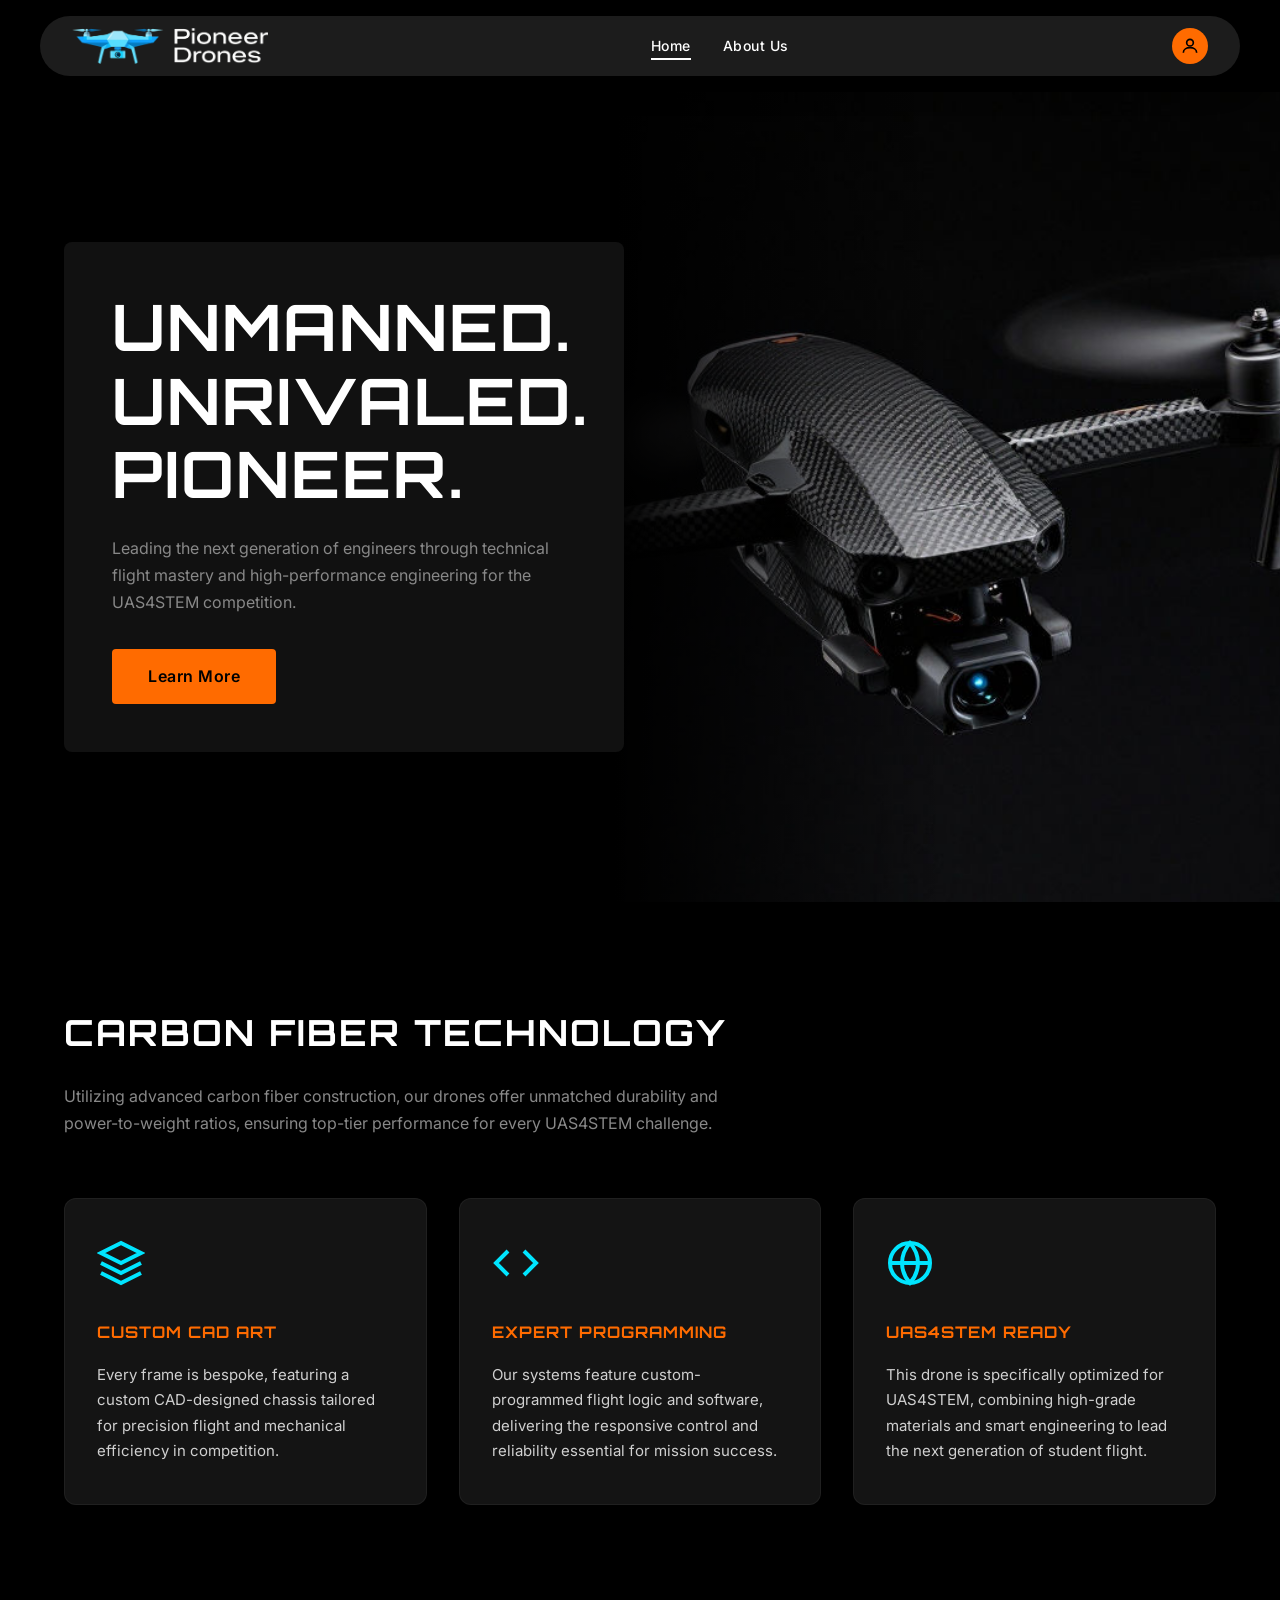
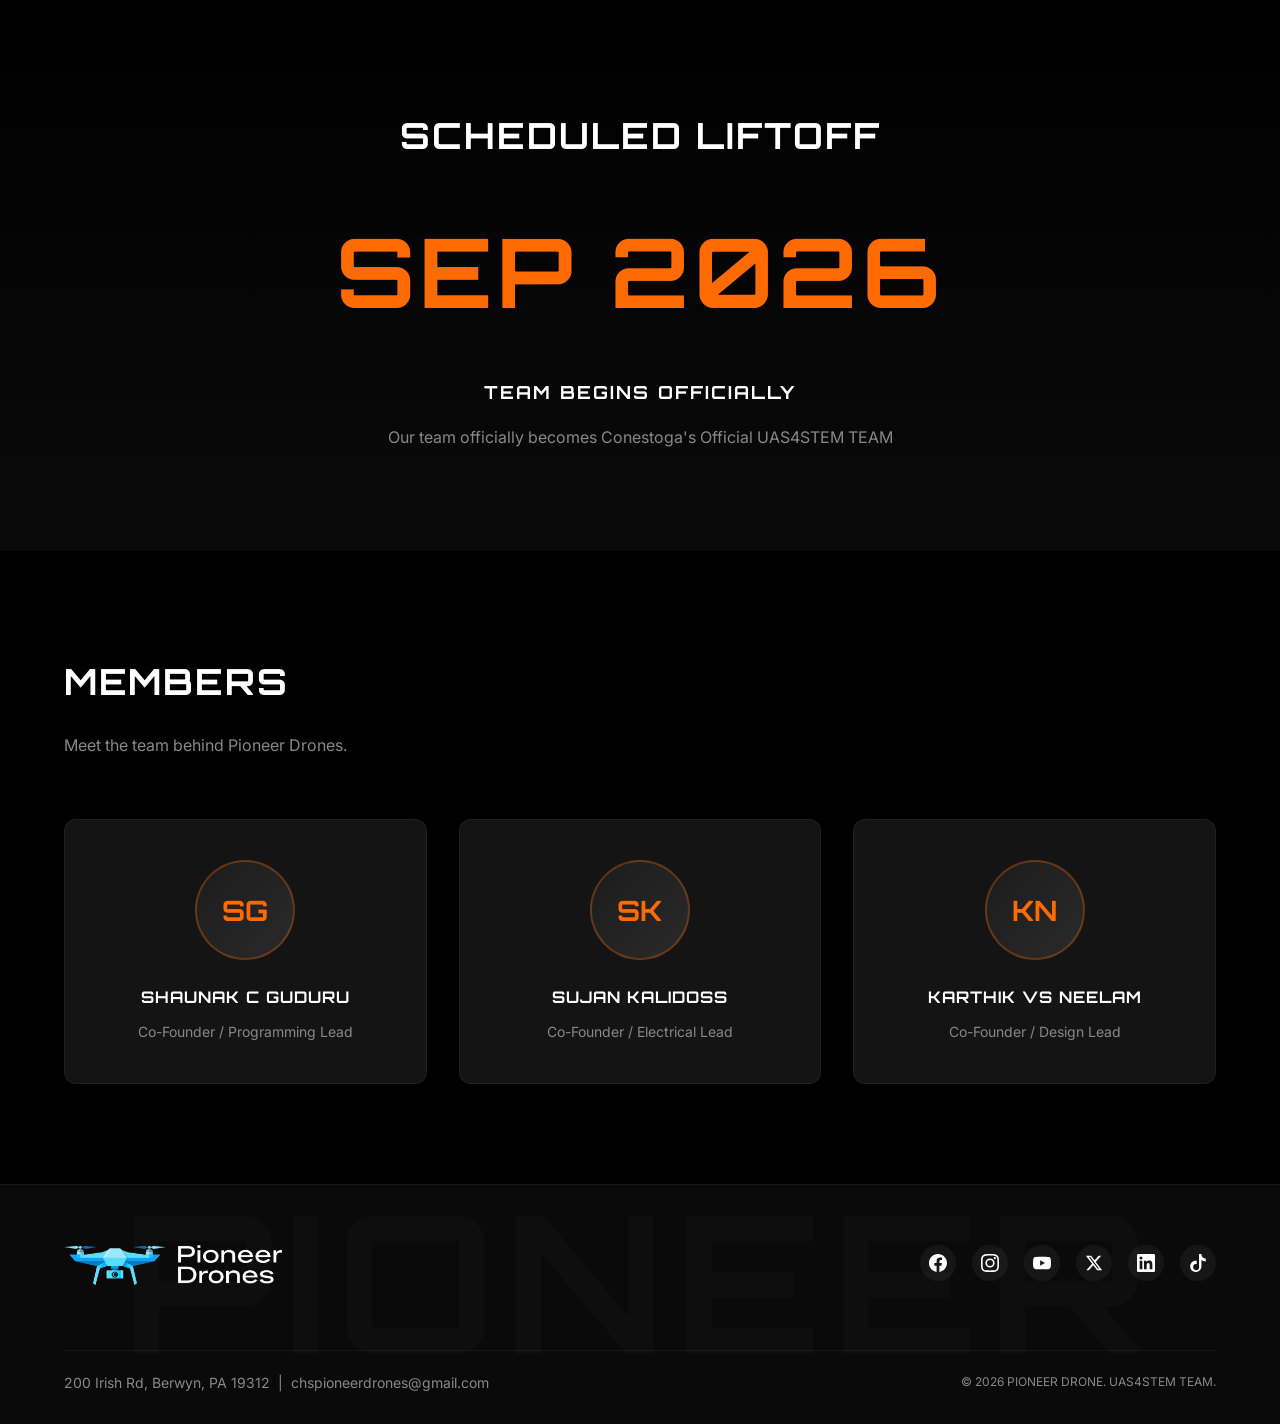
==== index.html @ 619dc506 "fix: remove WIX Harmony bar and hide Donate/Sponsor from nav on home page" ====
<!DOCTYPE html>
<html lang="en">
<head>
  <meta charset="UTF-8">
  <meta name="viewport" content="width=device-width, initial-scale=1.0">
  <title>Home | Pioneer Drones</title>
  <meta name="description" content="Leading the next generation of engineers through technical flight mastery and high-performance engineering for the UAS4STEM competition.">
  <link rel="preconnect" href="https://fonts.googleapis.com">
  <link rel="preconnect" href="https://fonts.gstatic.com" crossorigin>
  <link href="https://fonts.googleapis.com/css2?family=Orbitron:wght@400;500;600;700;800;900&family=Inter:wght@300;400;500;600;700&display=swap" rel="stylesheet">
  <link rel="stylesheet" href="css/style.css">
</head>
<body>

  <!-- Navigation -->
  <div class="nav-container">
    <nav class="navbar">
      <a href="index.html" class="nav-logo">
        <img src="images/logo.png" alt="Pioneer Drones Logo">
      </a>

      <ul class="nav-links" id="navLinks">
        <li><a href="index.html" class="active">Home</a></li>
        <li><a href="about.html">About Us</a></li>

      </ul>

      <div class="nav-user" title="Member Login">
        <svg viewBox="0 0 24 24" fill="none" stroke="currentColor" stroke-width="2">
          <circle cx="12" cy="8" r="4"/>
          <path d="M4 20c0-4 4-6 8-6s8 2 8 6"/>
        </svg>
      </div>

      <button class="nav-toggle" id="navToggle" aria-label="Toggle navigation">
        <span></span>
        <span></span>
        <span></span>
      </button>
    </nav>
  </div>

  <!-- Hero Section -->
  <section class="hero" id="home">
    <div class="hero-bg">
      <img src="images/hero-drone.jpg" alt="Professional carbon fiber drone">
    </div>
    <div class="hero-content">
      <h1>
        <span>UNMANNED.</span>
        <span>UNRIVALED.</span>
        <span>PIONEER.</span>
      </h1>
      <p>Leading the next generation of engineers through technical flight mastery and high-performance engineering for the UAS4STEM competition.</p>
      <a href="about.html" class="btn-primary">Learn More</a>
    </div>
  </section>

  <!-- Carbon Fiber Technology Section -->
  <section class="carbon-fiber" id="carbon-fiber">
    <h2 class="section-title">Carbon Fiber Technology</h2>
    <p class="section-subtitle">Utilizing advanced carbon fiber construction, our drones offer unmatched durability and power-to-weight ratios, ensuring top-tier performance for every UAS4STEM challenge.</p>

    <div class="feature-grid">
      <div class="feature-card">
        <svg class="feature-icon" viewBox="0 0 24 24" fill="none" stroke="currentColor" stroke-width="2">
          <path d="M12 2L2 7l10 5 10-5-10-5z"/>
          <path d="M2 17l10 5 10-5"/>
          <path d="M2 12l10 5 10-5"/>
        </svg>
        <h3>Custom CAD Art</h3>
        <p>Every frame is bespoke, featuring a custom CAD-designed chassis tailored for precision flight and mechanical efficiency in competition.</p>
      </div>

      <div class="feature-card">
        <svg class="feature-icon" viewBox="0 0 24 24" fill="none" stroke="currentColor" stroke-width="2">
          <polyline points="16 18 22 12 16 6"/>
          <polyline points="8 6 2 12 8 18"/>
        </svg>
        <h3>Expert Programming</h3>
        <p>Our systems feature custom-programmed flight logic and software, delivering the responsive control and reliability essential for mission success.</p>
      </div>

      <div class="feature-card">
        <svg class="feature-icon" viewBox="0 0 24 24" fill="none" stroke="currentColor" stroke-width="2">
          <circle cx="12" cy="12" r="10"/>
          <path d="M2 12h20"/>
          <path d="M12 2a15.3 15.3 0 0 1 4 10 15.3 15.3 0 0 1-4 10 15.3 15.3 0 0 1-4-10 15.3 15.3 0 0 1 4-10z"/>
        </svg>
        <h3>UAS4STEM Ready</h3>
        <p>This drone is specifically optimized for UAS4STEM, combining high-grade materials and smart engineering to lead the next generation of student flight.</p>
      </div>
    </div>
  </section>

  <!-- Scheduled Liftoff Section -->
  <section class="liftoff" id="liftoff">
    <h2 class="section-title">Scheduled Liftoff</h2>
    <div class="liftoff-date">SEP 2026</div>
    <div class="liftoff-label">Team Begins Officially</div>
    <p class="liftoff-desc">Our team officially becomes Conestoga's Official UAS4STEM TEAM</p>
  </section>

  <!-- Members Section -->
  <section class="members" id="members">
    <h2 class="section-title">Members</h2>
    <p class="section-subtitle">Meet the team behind Pioneer Drones.</p>

    <div class="member-grid">
      <div class="member-card">
        <div class="member-avatar">SG</div>
        <div class="member-name">SHAUNAK C GUDURU</div>
        <div class="member-role">Co-Founder / Programming Lead</div>
      </div>

      <div class="member-card">
        <div class="member-avatar">SK</div>
        <div class="member-name">SUJAN KALIDOSS</div>
        <div class="member-role">Co-Founder / Electrical Lead</div>
      </div>

      <div class="member-card">
        <div class="member-avatar">KN</div>
        <div class="member-name">KARTHIK VS NEELAM</div>
        <div class="member-role">Co-Founder / Design Lead</div>
      </div>
    </div>
  </section>

  <!-- Footer -->
  <footer>
    <div class="footer-content">
      <div class="footer-left">
        <img src="images/logo.png" alt="Pioneer Drones Logo">
      </div>
      <div class="footer-social">
        <a href="https://www.facebook.com/" target="_blank" rel="noopener" aria-label="Facebook">
          <svg viewBox="0 0 24 24" fill="currentColor"><path d="M24 12.073c0-6.627-5.373-12-12-12s-12 5.373-12 12c0 5.99 4.388 10.954 10.125 11.854v-8.385H7.078v-3.47h3.047V9.43c0-3.007 1.792-4.669 4.533-4.669 1.312 0 2.686.235 2.686.235v2.953H15.83c-1.491 0-1.956.925-1.956 1.874v2.25h3.328l-.532 3.47h-2.796v8.385C19.612 23.027 24 18.062 24 12.073z"/></svg>
        </a>
        <a href="https://www.instagram.com/" target="_blank" rel="noopener" aria-label="Instagram">
          <svg viewBox="0 0 24 24" fill="currentColor"><path d="M12 2.163c3.204 0 3.584.012 4.85.07 3.252.148 4.771 1.691 4.919 4.919.058 1.265.069 1.645.069 4.849 0 3.205-.012 3.584-.069 4.849-.149 3.225-1.664 4.771-4.919 4.919-1.266.058-1.644.07-4.85.07-3.204 0-3.584-.012-4.849-.07-3.26-.149-4.771-1.699-4.919-4.92-.058-1.265-.07-1.644-.07-4.849 0-3.204.013-3.583.07-4.849.149-3.227 1.664-4.771 4.919-4.919 1.266-.057 1.645-.069 4.849-.069zM12 0C8.741 0 8.333.014 7.053.072 2.695.272.273 2.69.073 7.052.014 8.333 0 8.741 0 12c0 3.259.014 3.668.072 4.948.2 4.358 2.618 6.78 6.98 6.98C8.333 23.986 8.741 24 12 24c3.259 0 3.668-.014 4.948-.072 4.354-.2 6.782-2.618 6.979-6.98.059-1.28.073-1.689.073-4.948 0-3.259-.014-3.667-.072-4.947-.196-4.354-2.617-6.78-6.979-6.98C15.668.014 15.259 0 12 0zm0 5.838a6.162 6.162 0 100 12.324 6.162 6.162 0 000-12.324zM12 16a4 4 0 110-8 4 4 0 010 8zm6.406-11.845a1.44 1.44 0 100 2.881 1.44 1.44 0 000-2.881z"/></svg>
        </a>
        <a href="https://www.youtube.com/" target="_blank" rel="noopener" aria-label="YouTube">
          <svg viewBox="0 0 24 24" fill="currentColor"><path d="M23.498 6.186a3.016 3.016 0 0 0-2.122-2.136C19.505 3.545 12 3.545 12 3.545s-7.505 0-9.377.505A3.017 3.017 0 0 0 .502 6.186C0 8.07 0 12 0 12s0 3.93.502 5.814a3.016 3.016 0 0 0 2.122 2.136c1.871.505 9.376.505 9.376.505s7.505 0 9.377-.505a3.015 3.015 0 0 0 2.122-2.136C24 15.93 24 12 24 12s0-3.93-.502-5.814zM9.545 15.568V8.432L15.818 12l-6.273 3.568z"/></svg>
        </a>
        <a href="https://www.x.com/" target="_blank" rel="noopener" aria-label="X (Twitter)">
          <svg viewBox="0 0 24 24" fill="currentColor"><path d="M18.244 2.25h3.308l-7.227 8.26 8.502 11.24H16.17l-5.214-6.817L4.99 21.75H1.68l7.73-8.835L1.254 2.25H8.08l4.713 6.231zm-1.161 17.52h1.833L7.084 4.126H5.117z"/></svg>
        </a>
        <a href="https://www.linkedin.com/" target="_blank" rel="noopener" aria-label="LinkedIn">
          <svg viewBox="0 0 24 24" fill="currentColor"><path d="M20.447 20.452h-3.554v-5.569c0-1.328-.027-3.037-1.852-3.037-1.853 0-2.136 1.445-2.136 2.939v5.667H9.351V9h3.414v1.561h.046c.477-.9 1.637-1.85 3.37-1.85 3.601 0 4.267 2.37 4.267 5.455v6.286zM5.337 7.433a2.062 2.062 0 01-2.063-2.065 2.063 2.063 0 112.063 2.065zm1.782 13.019H3.555V9h3.564v11.452zM22.225 0H1.771C.792 0 0 .774 0 1.729v20.542C0 23.227.792 24 1.771 24h20.451C23.2 24 24 23.227 24 22.271V1.729C24 .774 23.2 0 22.222 0h.003z"/></svg>
        </a>
        <a href="https://www.tiktok.com/" target="_blank" rel="noopener" aria-label="TikTok">
          <svg viewBox="0 0 24 24" fill="currentColor"><path d="M12.525.02c1.31-.02 2.61-.01 3.91-.02.08 1.53.63 3.09 1.75 4.17 1.12 1.11 2.7 1.62 4.24 1.79v4.03c-1.44-.05-2.89-.35-4.2-.97-.57-.26-1.1-.59-1.62-.93-.01 2.92.01 5.84-.02 8.75-.08 1.4-.54 2.79-1.35 3.94-1.31 1.92-3.58 3.17-5.91 3.21-1.43.08-2.86-.31-4.08-1.03-2.02-1.19-3.44-3.37-3.65-5.71-.02-.5-.03-1-.01-1.49.18-1.9 1.12-3.72 2.58-4.96 1.66-1.44 3.98-2.05 6.12-1.64.02 1.48-.04 2.96-.04 4.44-.99-.32-2.15-.23-3.06.31-.77.42-1.34 1.16-1.55 2.02-.13.57-.07 1.16-.07 1.74.03 1.63 1.12 3.13 2.67 3.74 1.54.61 3.37.17 4.48-1.1.31-.35.5-.78.58-1.23.12-.78.08-1.58.08-2.37.01-5.57 0-11.14.01-16.72 1.31-.02 2.61-.01 3.91-.02z"/></svg>
        </a>
      </div>
    </div>
    <div class="footer-divider"></div>
    <div class="footer-bottom">
      <div class="footer-address">
        200 Irish Rd, Berwyn, PA 19312 &nbsp;|&nbsp; <a href="mailto:chspioneerdrones@gmail.com">chspioneerdrones@gmail.com</a>
      </div>
      <div class="footer-copy">&copy; 2026 PIONEER DRONE. UAS4STEM TEAM.</div>
    </div>
    <div class="footer-watermark">PIONEER</div>
  </footer>

  <script src="js/main.js"></script>
</body>
</html>
---- css/style.css ----
/* Pioneer Drones — Static Recreation */
/* Fonts: Orbitron (headings), Inter/Wix Madefor Text (body) */

:root {
  --bg-primary: #000000;
  --bg-nav: #1C1C1C;
  --bg-card: #141414;
  --bg-overlay: rgba(20, 20, 20, 0.85);
  --text-primary: #FFFFFF;
  --text-muted: #888888;
  --text-body: #D0D0D0;
  --accent-orange: #FF6B00;
  --accent-cyan: #00E5FF;
  --font-heading: 'Orbitron', sans-serif;
  --font-body: 'Inter', 'Wix Madefor Text', sans-serif;
  --transition: 0.3s ease all;
}

* {
  margin: 0;
  padding: 0;
  box-sizing: border-box;
}

html {
  scroll-behavior: smooth;
}

body {
  background: var(--bg-primary);
  color: var(--text-body);
  font-family: var(--font-body);
  font-weight: 400;
  line-height: 1.7;
  overflow-x: hidden;
}

/* ===== Utility Bar ===== */
.utility-bar {
  background: #FFFFFF;
  color: #000000;
  text-align: center;
  font-size: 12px;
  padding: 4px 0;
  font-weight: 500;
  letter-spacing: 0.5px;
}

/* ===== Navigation ===== */
.nav-container {
  position: sticky;
  top: 0;
  z-index: 1000;
  padding: 16px 24px;
  display: flex;
  justify-content: center;
}

.navbar {
  background: var(--bg-nav);
  border-radius: 50px;
  padding: 12px 32px;
  display: flex;
  align-items: center;
  justify-content: space-between;
  width: 100%;
  max-width: 1200px;
  box-shadow: 0 4px 30px rgba(0, 0, 0, 0.8);
}

.nav-logo {
  display: flex;
  align-items: center;
  gap: 10px;
  text-decoration: none;
  color: var(--text-primary);
}

.nav-logo img {
  height: 36px;
  width: auto;
}

.nav-links {
  display: flex;
  list-style: none;
  gap: 32px;
  align-items: center;
}

.nav-links a {
  color: var(--text-primary);
  text-decoration: none;
  font-size: 14px;
  font-weight: 500;
  letter-spacing: 0.5px;
  transition: var(--transition);
  position: relative;
  padding-bottom: 2px;
}

.nav-links a:hover {
  color: var(--accent-orange);
}

.nav-links a.active::after {
  content: '';
  position: absolute;
  bottom: -4px;
  left: 0;
  width: 100%;
  height: 2px;
  background: var(--text-primary);
}

.nav-user {
  width: 36px;
  height: 36px;
  background: var(--accent-orange);
  border-radius: 50%;
  display: flex;
  align-items: center;
  justify-content: center;
  cursor: pointer;
  transition: var(--transition);
}

.nav-user:hover {
  transform: scale(1.05);
}

.nav-user svg {
  width: 20px;
  height: 20px;
  color: #000;
}

.nav-toggle {
  display: none;
  flex-direction: column;
  gap: 5px;
  cursor: pointer;
  background: none;
  border: none;
  padding: 4px;
}

.nav-toggle span {
  width: 24px;
  height: 2px;
  background: var(--text-primary);
  transition: var(--transition);
}

/* ===== Hero Section ===== */
.hero {
  position: relative;
  min-height: 90vh;
  display: flex;
  align-items: center;
  padding: 0 5%;
  overflow: hidden;
}

.hero-bg {
  position: absolute;
  top: 0;
  right: 0;
  width: 65%;
  height: 100%;
  z-index: 0;
}

.hero-bg img {
  width: 100%;
  height: 100%;
  object-fit: cover;
  object-position: center;
}

.hero-bg::after {
  content: '';
  position: absolute;
  top: 0;
  left: 0;
  width: 100%;
  height: 100%;
  background: linear-gradient(to right, var(--bg-primary) 0%, var(--bg-primary) 20%, transparent 60%);
  z-index: 1;
}

.hero-content {
  position: relative;
  z-index: 2;
  max-width: 560px;
  background: var(--bg-overlay);
  padding: 48px;
  border-radius: 8px;
  backdrop-filter: blur(10px);
}

.hero h1 {
  font-family: var(--font-heading);
  font-size: clamp(32px, 5vw, 64px);
  font-weight: 700;
  line-height: 1.15;
  letter-spacing: 2px;
  margin-bottom: 24px;
  text-transform: uppercase;
  color: var(--text-primary);
}

.hero h1 span {
  display: block;
}

.hero p {
  color: var(--text-muted);
  font-size: 16px;
  line-height: 1.7;
  margin-bottom: 32px;
}

/* ===== Buttons ===== */
.btn-primary {
  display: inline-block;
  background: var(--accent-orange);
  color: #000;
  font-family: var(--font-body);
  font-size: 16px;
  font-weight: 600;
  padding: 14px 36px;
  border: none;
  border-radius: 4px;
  text-decoration: none;
  cursor: pointer;
  transition: var(--transition);
  letter-spacing: 0.5px;
}

.btn-primary:hover {
  background: #FF8533;
  transform: translateY(-2px);
  box-shadow: 0 6px 20px rgba(255, 107, 0, 0.4);
}

.btn-outline {
  display: inline-block;
  background: transparent;
  color: var(--text-primary);
  font-family: var(--font-body);
  font-size: 14px;
  font-weight: 600;
  padding: 12px 32px;
  border: 2px solid var(--text-primary);
  border-radius: 4px;
  text-decoration: none;
  cursor: pointer;
  transition: var(--transition);
  letter-spacing: 1px;
  text-transform: uppercase;
}

.btn-outline:hover {
  background: var(--text-primary);
  color: #000;
}

/* ===== Section Base ===== */
section {
  padding: 100px 5%;
  max-width: 1400px;
  margin: 0 auto;
}

.section-title {
  font-family: var(--font-heading);
  font-size: clamp(24px, 3vw, 36px);
  font-weight: 700;
  letter-spacing: 2px;
  text-transform: uppercase;
  margin-bottom: 20px;
  color: var(--text-primary);
}

.section-eyebrow {
  font-family: var(--font-heading);
  font-size: 14px;
  font-weight: 400;
  letter-spacing: 3px;
  text-transform: uppercase;
  color: var(--accent-orange);
  margin-bottom: 16px;
}

.section-subtitle {
  color: var(--text-muted);
  font-size: 16px;
  max-width: 700px;
  margin-bottom: 60px;
  line-height: 1.7;
}

/* ===== Carbon Fiber Section ===== */
.carbon-fiber {
  background: var(--bg-primary);
}

.feature-grid {
  display: grid;
  grid-template-columns: repeat(auto-fit, minmax(300px, 1fr));
  gap: 32px;
  margin-top: 48px;
}

.feature-card {
  background: var(--bg-card);
  border: 1px solid rgba(255, 255, 255, 0.05);
  border-radius: 12px;
  padding: 40px 32px;
  transition: var(--transition);
}

.feature-card:hover {
  border-color: var(--accent-orange);
  transform: translateY(-4px);
}

.feature-card h3 {
  font-family: var(--font-heading);
  font-size: 16px;
  font-weight: 700;
  letter-spacing: 1px;
  text-transform: uppercase;
  margin-bottom: 16px;
  color: var(--accent-orange);
}

.feature-card p {
  color: var(--text-body);
  font-size: 15px;
  line-height: 1.7;
}

.feature-icon {
  width: 48px;
  height: 48px;
  margin-bottom: 24px;
  color: var(--accent-cyan);
}

/* ===== Liftoff Section ===== */
.liftoff {
  text-align: center;
  background: linear-gradient(180deg, var(--bg-primary) 0%, #0A0A0A 100%);
}

.liftoff-date {
  font-family: var(--font-heading);
  font-size: clamp(48px, 8vw, 96px);
  font-weight: 700;
  letter-spacing: 4px;
  color: var(--accent-orange);
  margin: 24px 0;
}

.liftoff-label {
  font-family: var(--font-heading);
  font-size: 18px;
  font-weight: 700;
  letter-spacing: 2px;
  text-transform: uppercase;
  margin-bottom: 16px;
  color: var(--text-primary);
}

.liftoff-desc {
  color: var(--text-muted);
  font-size: 16px;
  max-width: 600px;
  margin: 0 auto;
}

/* ===== Members Section ===== */
.members {
  background: var(--bg-primary);
}

.member-grid {
  display: grid;
  grid-template-columns: repeat(auto-fit, minmax(280px, 1fr));
  gap: 32px;
  margin-top: 48px;
}

.member-card {
  background: var(--bg-card);
  border: 1px solid rgba(255, 255, 255, 0.05);
  border-radius: 12px;
  padding: 40px 32px;
  text-align: center;
  transition: var(--transition);
}

.member-card:hover {
  border-color: var(--accent-cyan);
  transform: translateY(-4px);
}

.member-avatar {
  width: 100px;
  height: 100px;
  border-radius: 50%;
  margin: 0 auto 24px;
  background: linear-gradient(135deg, #1C1C1C, #2A2A2A);
  display: flex;
  align-items: center;
  justify-content: center;
  font-family: var(--font-heading);
  font-size: 28px;
  font-weight: 700;
  color: var(--accent-orange);
  border: 2px solid rgba(255, 107, 0, 0.3);
}

.member-name {
  font-family: var(--font-heading);
  font-size: 16px;
  font-weight: 700;
  letter-spacing: 1px;
  margin-bottom: 8px;
  color: var(--text-primary);
}

.member-role {
  color: var(--text-muted);
  font-size: 14px;
}

/* ===== About Page ===== */
.about-hero {
  position: relative;
  min-height: 80vh;
  display: flex;
  align-items: center;
  justify-content: center;
  text-align: center;
  padding: 100px 5%;
  overflow: hidden;
}

.about-hero-bg {
  position: absolute;
  top: 0;
  left: 0;
  width: 100%;
  height: 100%;
  z-index: 0;
}

.about-hero-bg img {
  width: 100%;
  height: 100%;
  object-fit: cover;
}

.about-hero-bg::after {
  content: '';
  position: absolute;
  top: 0;
  left: 0;
  width: 100%;
  height: 100%;
  background: linear-gradient(180deg, rgba(0,0,0,0.7) 0%, rgba(0,0,0,0.9) 100%);
  z-index: 1;
}

.about-hero-content {
  position: relative;
  z-index: 2;
  max-width: 700px;
}

.about-hero h1 {
  font-family: var(--font-heading);
  font-size: clamp(36px, 6vw, 72px);
  font-weight: 700;
  letter-spacing: 2px;
  margin-bottom: 24px;
  color: var(--text-primary);
}

.about-hero p {
  color: var(--text-body);
  font-size: 18px;
  line-height: 1.8;
  margin-bottom: 12px;
}

.about-note {
  color: var(--text-muted);
  font-size: 13px;
  font-style: italic;
  margin-top: 16px;
}

.about-section {
  text-align: center;
}

.about-section .section-subtitle {
  margin: 0 auto 40px;
}

.location-tag {
  display: inline-block;
  font-family: var(--font-heading);
  font-size: 14px;
  letter-spacing: 2px;
  color: var(--accent-cyan);
  margin-top: 16px;
  padding: 8px 24px;
  border: 1px solid rgba(0, 229, 255, 0.3);
  border-radius: 4px;
}

.sponsor-cta {
  text-align: center;
  background: linear-gradient(180deg, #0A0A0A 0%, var(--bg-primary) 100%);
}

.sponsor-cta-buttons {
  display: flex;
  gap: 20px;
  justify-content: center;
  flex-wrap: wrap;
  margin-top: 32px;
}

/* ===== Donate Page ===== */
.donate-section {
  display: grid;
  grid-template-columns: 1fr 1fr;
  gap: 48px;
  align-items: center;
  max-width: 1200px;
  margin: 0 auto;
}

.donate-image img {
  width: 100%;
  border-radius: 12px;
}

.donate-form-box {
  background: var(--bg-card);
  border: 1px solid rgba(255, 255, 255, 0.05);
  border-radius: 12px;
  padding: 48px;
}

.donate-form-box h2 {
  font-family: var(--font-heading);
  font-size: 24px;
  font-weight: 700;
  margin-bottom: 16px;
  color: var(--text-primary);
}

.donate-form-box p {
  color: var(--text-muted);
  margin-bottom: 32px;
}

.donate-frequency {
  display: flex;
  gap: 8px;
  margin-bottom: 24px;
}

.donate-freq-btn {
  flex: 1;
  padding: 10px;
  background: transparent;
  border: 1px solid rgba(255, 255, 255, 0.1);
  border-radius: 4px;
  color: var(--text-muted);
  font-size: 13px;
  cursor: pointer;
  transition: var(--transition);
  font-family: var(--font-body);
}

.donate-freq-btn.active,
.donate-freq-btn:hover {
  background: var(--accent-orange);
  color: #000;
  border-color: var(--accent-orange);
}

.donate-amounts {
  display: grid;
  grid-template-columns: repeat(4, 1fr);
  gap: 8px;
  margin-bottom: 24px;
}

.donate-amount-btn {
  padding: 12px;
  background: transparent;
  border: 1px solid rgba(255, 255, 255, 0.1);
  border-radius: 4px;
  color: var(--text-primary);
  font-size: 14px;
  font-weight: 600;
  cursor: pointer;
  transition: var(--transition);
  font-family: var(--font-body);
}

.donate-amount-btn.active,
.donate-amount-btn:hover {
  background: var(--accent-orange);
  color: #000;
  border-color: var(--accent-orange);
}

.donate-status {
  background: rgba(255, 107, 0, 0.1);
  border: 1px solid rgba(255, 107, 0, 0.2);
  border-radius: 4px;
  padding: 12px 16px;
  font-size: 13px;
  color: var(--text-muted);
  margin-bottom: 24px;
}

.donate-share {
  display: flex;
  gap: 12px;
  margin-top: 24px;
}

.donate-share a {
  width: 36px;
  height: 36px;
  border-radius: 50%;
  background: rgba(255, 255, 255, 0.05);
  display: flex;
  align-items: center;
  justify-content: center;
  transition: var(--transition);
}

.donate-share a:hover {
  background: var(--accent-orange);
}

.donate-share svg {
  width: 18px;
  height: 18px;
  color: var(--text-primary);
}

.sponsor-banner {
  text-align: center;
  padding: 80px 5%;
  max-width: 800px;
  margin: 0 auto;
}

.sponsor-banner h2 {
  font-family: var(--font-heading);
  font-size: clamp(24px, 3vw, 36px);
  font-weight: 700;
  letter-spacing: 2px;
  text-transform: uppercase;
  margin-bottom: 20px;
  color: var(--text-primary);
}

.sponsor-banner p {
  color: var(--text-muted);
  margin-bottom: 32px;
  line-height: 1.8;
}

/* ===== Footer ===== */
footer {
  background: #0A0A0A;
  padding: 60px 5% 30px;
  border-top: 1px solid rgba(255, 255, 255, 0.05);
  position: relative;
  overflow: hidden;
}

.footer-watermark {
  position: absolute;
  bottom: -20px;
  left: 50%;
  transform: translateX(-50%);
  font-family: var(--font-heading);
  font-size: clamp(80px, 15vw, 200px);
  font-weight: 700;
  color: rgba(255, 255, 255, 0.02);
  letter-spacing: 10px;
  pointer-events: none;
  white-space: nowrap;
}

.footer-content {
  max-width: 1200px;
  margin: 0 auto;
  display: flex;
  justify-content: space-between;
  align-items: flex-start;
  flex-wrap: wrap;
  gap: 24px;
  position: relative;
  z-index: 1;
}

.footer-left img {
  height: 40px;
  width: auto;
  margin-bottom: 16px;
}

.footer-social {
  display: flex;
  gap: 16px;
}

.footer-social a {
  width: 36px;
  height: 36px;
  border-radius: 50%;
  background: rgba(255, 255, 255, 0.05);
  display: flex;
  align-items: center;
  justify-content: center;
  transition: var(--transition);
}

.footer-social a:hover {
  background: var(--accent-orange);
}

.footer-social svg {
  width: 18px;
  height: 18px;
  color: var(--text-primary);
}

.footer-divider {
  max-width: 1200px;
  margin: 40px auto 20px;
  height: 1px;
  background: rgba(255, 255, 255, 0.05);
  position: relative;
  z-index: 1;
}

.footer-bottom {
  max-width: 1200px;
  margin: 0 auto;
  display: flex;
  justify-content: space-between;
  align-items: center;
  flex-wrap: wrap;
  gap: 16px;
  position: relative;
  z-index: 1;
}

.footer-address {
  color: var(--text-muted);
  font-size: 14px;
}

.footer-address a {
  color: var(--text-muted);
  text-decoration: none;
  transition: var(--transition);
}

.footer-address a:hover {
  color: var(--accent-orange);
}

.footer-copy {
  color: var(--text-muted);
  font-size: 12px;
}

/* ===== Responsive ===== */
@media (max-width: 768px) {
  .nav-toggle {
    display: flex;
  }

  .nav-links {
    position: absolute;
    top: 100%;
    left: 0;
    right: 0;
    background: var(--bg-nav);
    flex-direction: column;
    padding: 24px;
    border-radius: 0 0 20px 20px;
    gap: 16px;
    display: none;
  }

  .nav-links.open {
    display: flex;
  }

  .nav-user {
    display: none;
  }

  .hero {
    min-height: 80vh;
  }

  .hero-bg {
    width: 100%;
    opacity: 0.4;
  }

  .hero-bg::after {
    background: linear-gradient(to bottom, rgba(0,0,0,0.6) 0%, var(--bg-primary) 80%);
  }

  .hero-content {
    padding: 32px 24px;
    max-width: 100%;
  }

  section {
    padding: 60px 5%;
  }

  .feature-grid {
    grid-template-columns: 1fr;
  }

  .member-grid {
    grid-template-columns: 1fr;
  }

  .donate-section {
    grid-template-columns: 1fr;
  }

  .donate-amounts {
    grid-template-columns: repeat(2, 1fr);
  }

  .footer-content {
    flex-direction: column;
    text-align: center;
    align-items: center;
  }

  .footer-bottom {
    flex-direction: column;
    text-align: center;
  }

  .sponsor-cta-buttons {
    flex-direction: column;
    align-items: center;
  }
}

@media (max-width: 480px) {
  .hero h1 {
    font-size: 28px;
  }

  .hero-content {
    padding: 24px 16px;
  }

  .navbar {
    padding: 10px 20px;
  }

  .donate-form-box {
    padding: 32px 24px;
  }
}
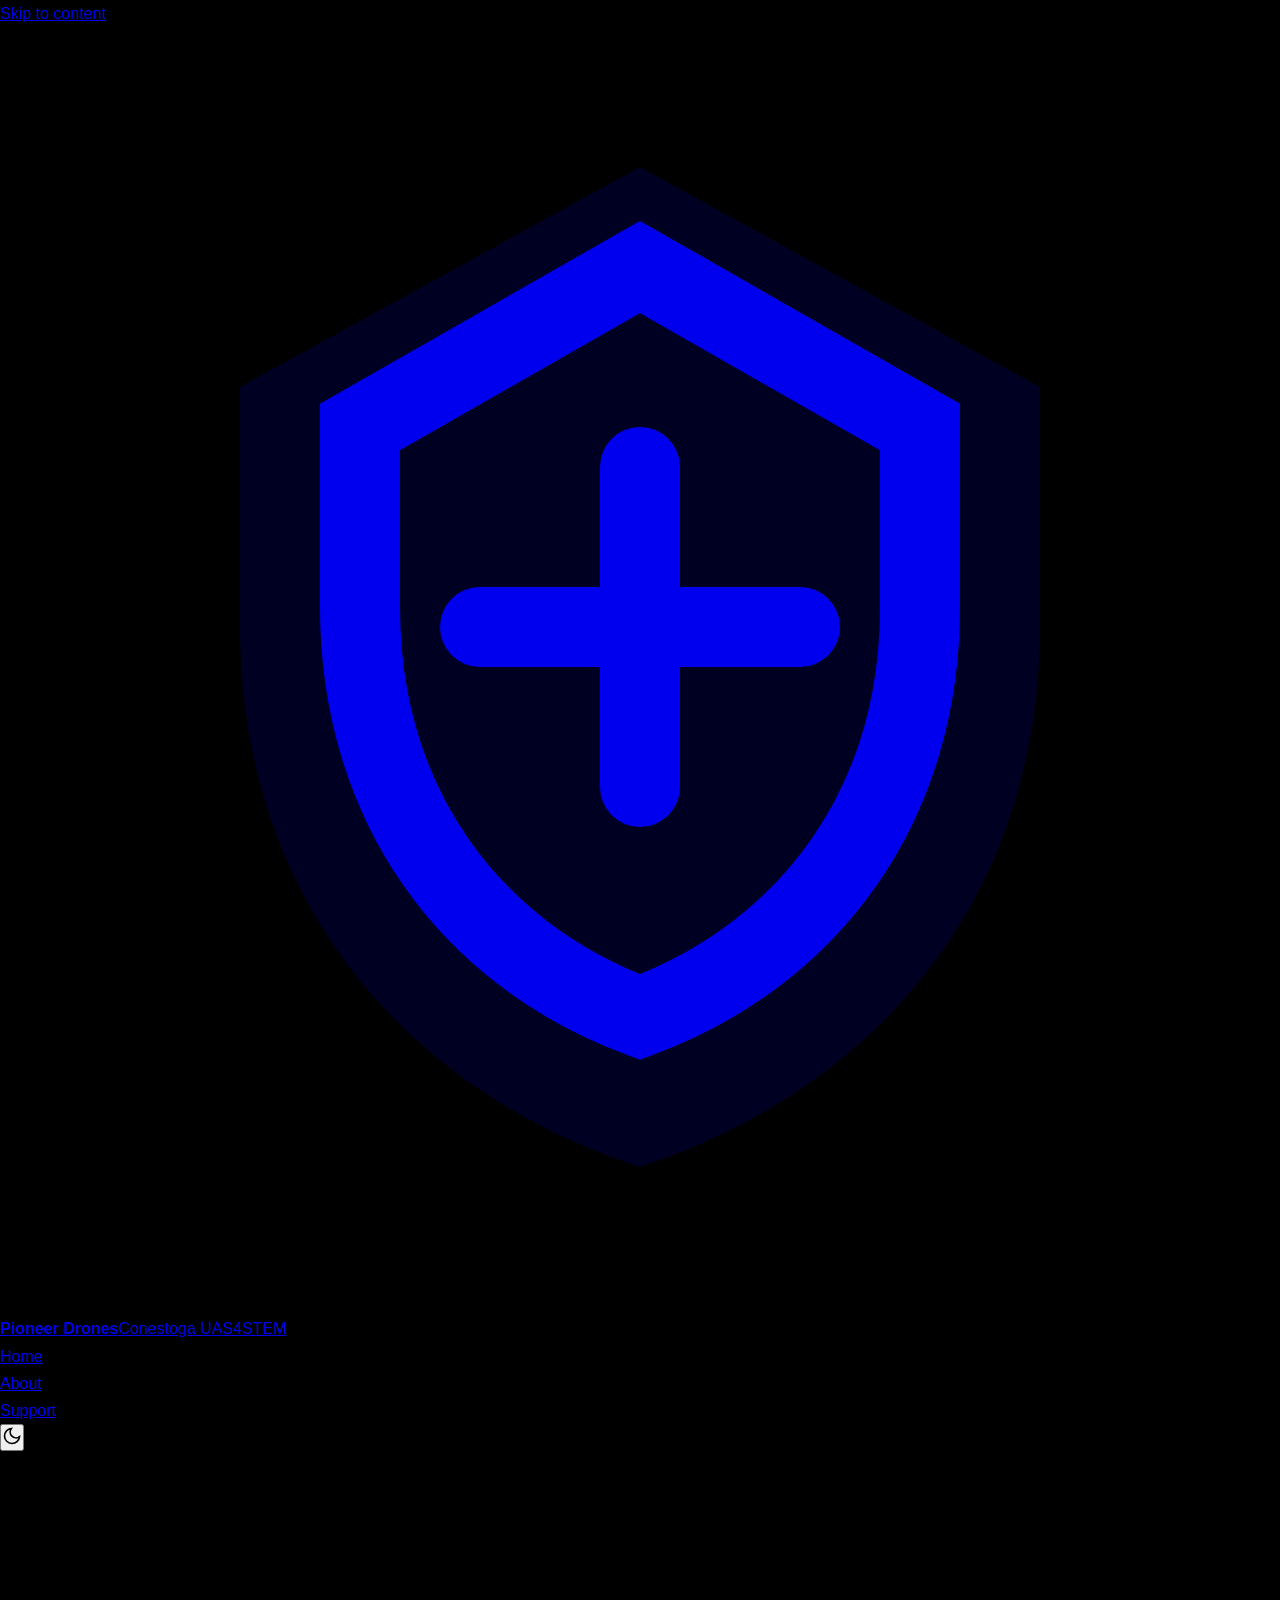
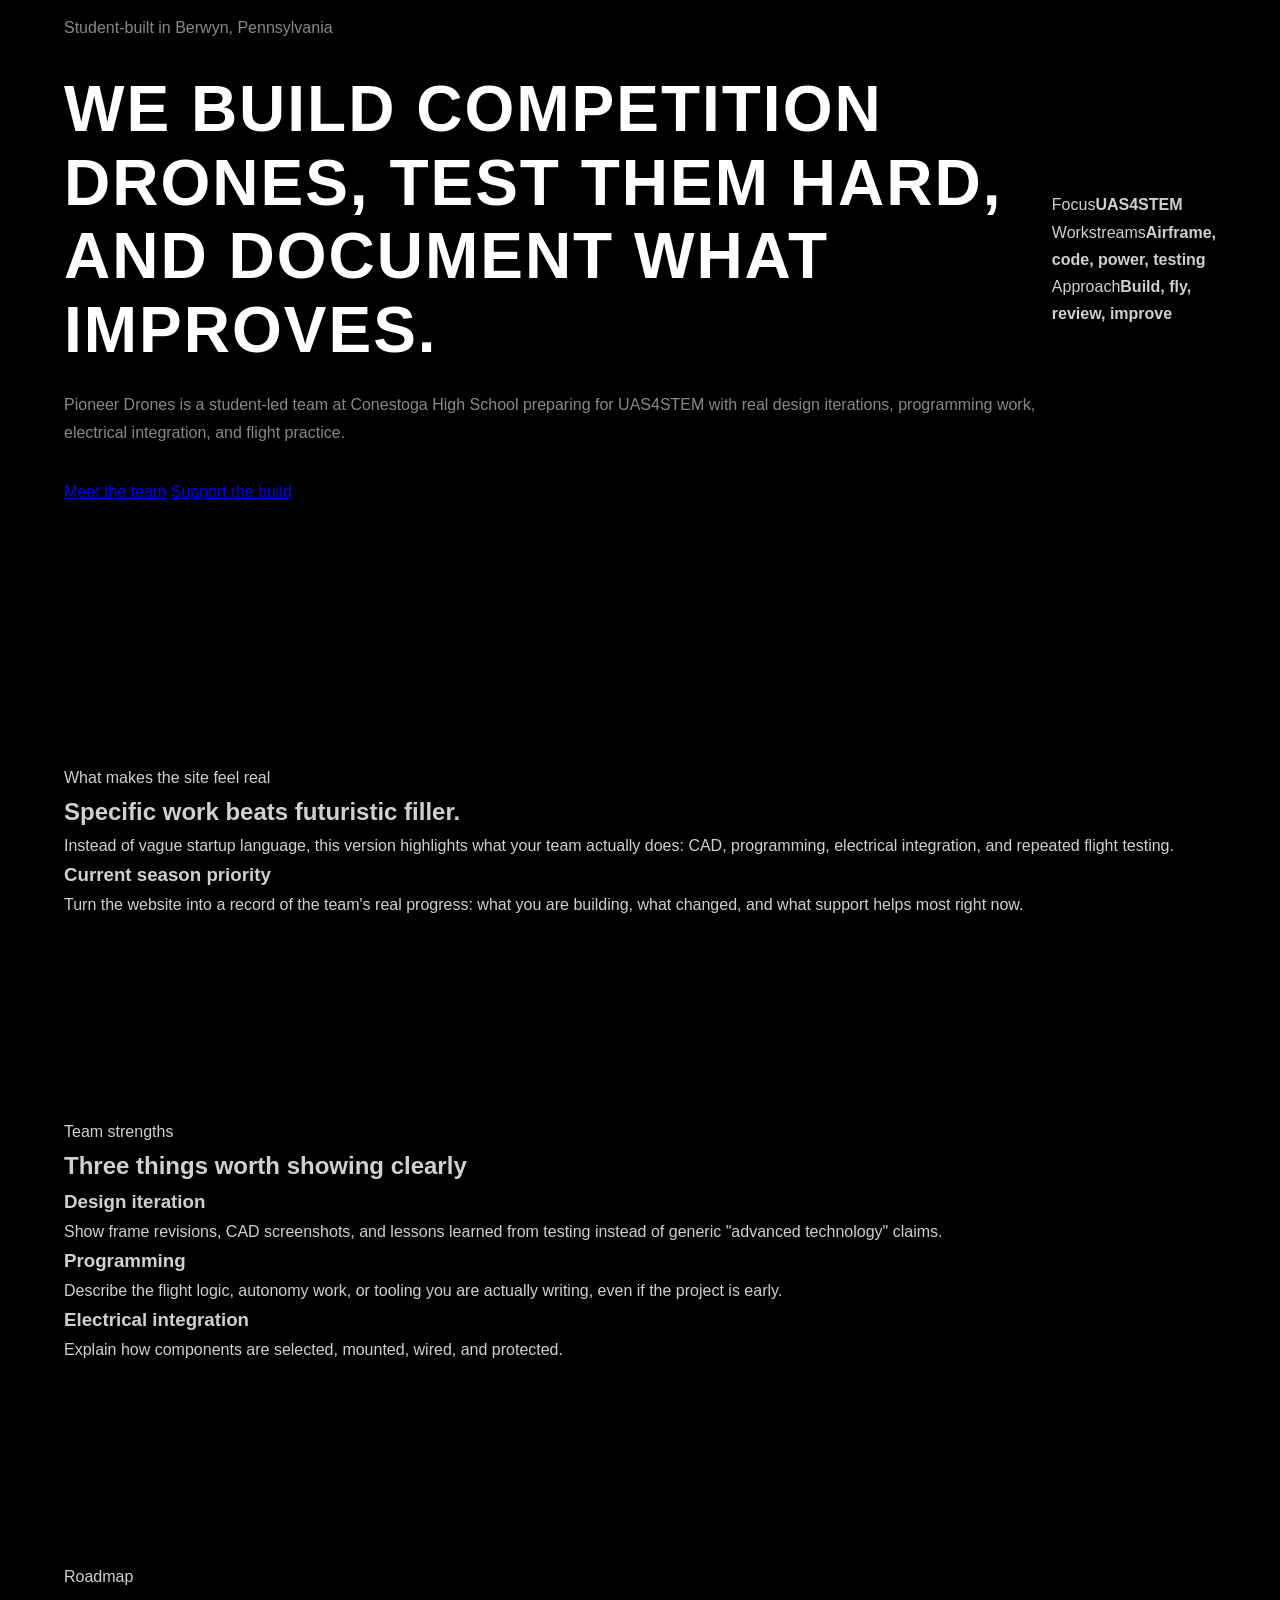
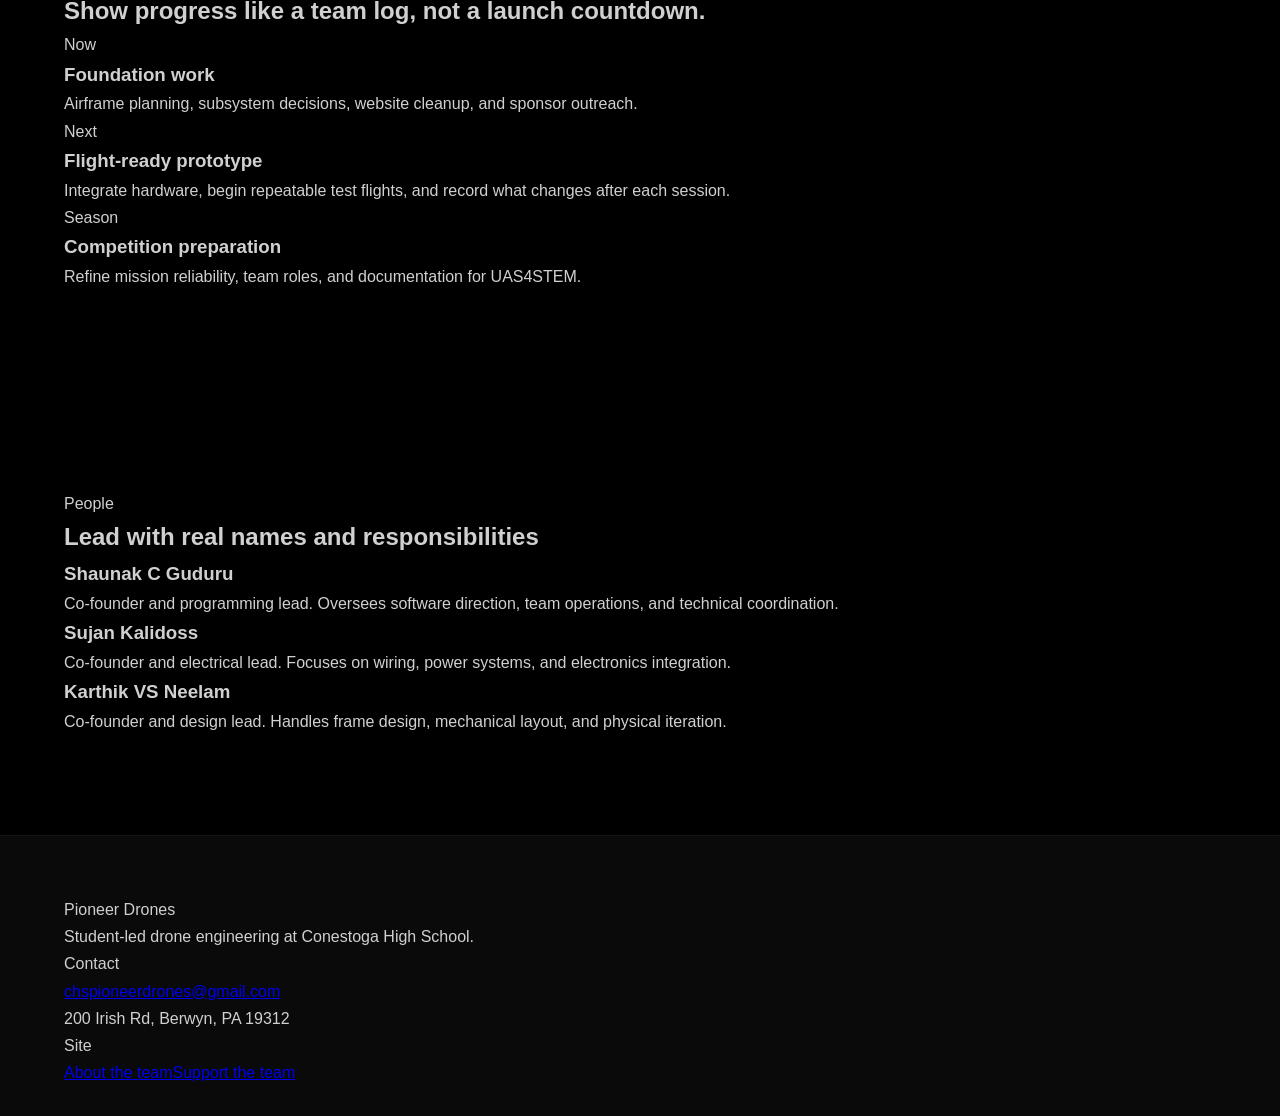
==== commit eae74b60: "Add files via upload" ====
--- a/index.html
+++ b/index.html
@@ -1,169 +1,94 @@
 <!DOCTYPE html>
 <html lang="en">
 <head>
-  <meta charset="UTF-8">
-  <meta name="viewport" content="width=device-width, initial-scale=1.0">
-  <title>Home | Pioneer Drones</title>
-  <meta name="description" content="Leading the next generation of engineers through technical flight mastery and high-performance engineering for the UAS4STEM competition.">
-  <link rel="preconnect" href="https://fonts.googleapis.com">
-  <link rel="preconnect" href="https://fonts.gstatic.com" crossorigin>
-  <link href="https://fonts.googleapis.com/css2?family=Orbitron:wght@400;500;600;700;800;900&family=Inter:wght@300;400;500;600;700&display=swap" rel="stylesheet">
-  <link rel="stylesheet" href="css/style.css">
+<meta charset="UTF-8">
+<meta name="viewport" content="width=device-width, initial-scale=1.0">
+<title>Pioneer Drones | Conestoga UAS4STEM Team</title>
+<meta name="description" content="Pioneer Drones is a student-led Conestoga High School team building, testing, and refining competition drones for UAS4STEM.">
+<link rel="preconnect" href="https://fonts.googleapis.com">
+<link rel="preconnect" href="https://fonts.gstatic.com" crossorigin>
+<link href="https://api.fontshare.com/v2/css?f[]=satoshi@400,500,700&f[]=cabinet-grotesk@500,700,800&display=swap" rel="stylesheet">
+<link rel="stylesheet" href="css/style.css">
 </head>
 <body>
-
-  <!-- Navigation -->
-  <div class="nav-container">
-    <nav class="navbar">
-      <a href="index.html" class="nav-logo">
-        <img src="images/logo.png" alt="Pioneer Drones Logo">
-      </a>
-
-      <ul class="nav-links" id="navLinks">
-        <li><a href="index.html" class="active">Home</a></li>
-        <li><a href="about.html">About Us</a></li>
-
-      </ul>
-
-      <div class="nav-user" title="Member Login">
-        <svg viewBox="0 0 24 24" fill="none" stroke="currentColor" stroke-width="2">
-          <circle cx="12" cy="8" r="4"/>
-          <path d="M4 20c0-4 4-6 8-6s8 2 8 6"/>
-        </svg>
-      </div>
-
-      <button class="nav-toggle" id="navToggle" aria-label="Toggle navigation">
-        <span></span>
-        <span></span>
-        <span></span>
-      </button>
-    </nav>
-  </div>
-
-  <!-- Hero Section -->
-  <section class="hero" id="home">
-    <div class="hero-bg">
-      <img src="images/hero-drone.jpg" alt="Professional carbon fiber drone">
-    </div>
-    <div class="hero-content">
-      <h1>
-        <span>UNMANNED.</span>
-        <span>UNRIVALED.</span>
-        <span>PIONEER.</span>
-      </h1>
-      <p>Leading the next generation of engineers through technical flight mastery and high-performance engineering for the UAS4STEM competition.</p>
-      <a href="about.html" class="btn-primary">Learn More</a>
-    </div>
-  </section>
-
-  <!-- Carbon Fiber Technology Section -->
-  <section class="carbon-fiber" id="carbon-fiber">
-    <h2 class="section-title">Carbon Fiber Technology</h2>
-    <p class="section-subtitle">Utilizing advanced carbon fiber construction, our drones offer unmatched durability and power-to-weight ratios, ensuring top-tier performance for every UAS4STEM challenge.</p>
-
-    <div class="feature-grid">
-      <div class="feature-card">
-        <svg class="feature-icon" viewBox="0 0 24 24" fill="none" stroke="currentColor" stroke-width="2">
-          <path d="M12 2L2 7l10 5 10-5-10-5z"/>
-          <path d="M2 17l10 5 10-5"/>
-          <path d="M2 12l10 5 10-5"/>
-        </svg>
-        <h3>Custom CAD Art</h3>
-        <p>Every frame is bespoke, featuring a custom CAD-designed chassis tailored for precision flight and mechanical efficiency in competition.</p>
-      </div>
-
-      <div class="feature-card">
-        <svg class="feature-icon" viewBox="0 0 24 24" fill="none" stroke="currentColor" stroke-width="2">
-          <polyline points="16 18 22 12 16 6"/>
-          <polyline points="8 6 2 12 8 18"/>
-        </svg>
-        <h3>Expert Programming</h3>
-        <p>Our systems feature custom-programmed flight logic and software, delivering the responsive control and reliability essential for mission success.</p>
-      </div>
-
-      <div class="feature-card">
-        <svg class="feature-icon" viewBox="0 0 24 24" fill="none" stroke="currentColor" stroke-width="2">
-          <circle cx="12" cy="12" r="10"/>
-          <path d="M2 12h20"/>
-          <path d="M12 2a15.3 15.3 0 0 1 4 10 15.3 15.3 0 0 1-4 10 15.3 15.3 0 0 1-4-10 15.3 15.3 0 0 1 4-10z"/>
-        </svg>
-        <h3>UAS4STEM Ready</h3>
-        <p>This drone is specifically optimized for UAS4STEM, combining high-grade materials and smart engineering to lead the next generation of student flight.</p>
-      </div>
-    </div>
-  </section>
-
-  <!-- Scheduled Liftoff Section -->
-  <section class="liftoff" id="liftoff">
-    <h2 class="section-title">Scheduled Liftoff</h2>
-    <div class="liftoff-date">SEP 2026</div>
-    <div class="liftoff-label">Team Begins Officially</div>
-    <p class="liftoff-desc">Our team officially becomes Conestoga's Official UAS4STEM TEAM</p>
-  </section>
-
-  <!-- Members Section -->
-  <section class="members" id="members">
-    <h2 class="section-title">Members</h2>
-    <p class="section-subtitle">Meet the team behind Pioneer Drones.</p>
-
-    <div class="member-grid">
-      <div class="member-card">
-        <div class="member-avatar">SG</div>
-        <div class="member-name">SHAUNAK C GUDURU</div>
-        <div class="member-role">Co-Founder / Programming Lead</div>
-      </div>
-
-      <div class="member-card">
-        <div class="member-avatar">SK</div>
-        <div class="member-name">SUJAN KALIDOSS</div>
-        <div class="member-role">Co-Founder / Electrical Lead</div>
-      </div>
-
-      <div class="member-card">
-        <div class="member-avatar">KN</div>
-        <div class="member-name">KARTHIK VS NEELAM</div>
-        <div class="member-role">Co-Founder / Design Lead</div>
-      </div>
-    </div>
-  </section>
-
-  <!-- Footer -->
-  <footer>
-    <div class="footer-content">
-      <div class="footer-left">
-        <img src="images/logo.png" alt="Pioneer Drones Logo">
-      </div>
-      <div class="footer-social">
-        <a href="https://www.facebook.com/" target="_blank" rel="noopener" aria-label="Facebook">
-          <svg viewBox="0 0 24 24" fill="currentColor"><path d="M24 12.073c0-6.627-5.373-12-12-12s-12 5.373-12 12c0 5.99 4.388 10.954 10.125 11.854v-8.385H7.078v-3.47h3.047V9.43c0-3.007 1.792-4.669 4.533-4.669 1.312 0 2.686.235 2.686.235v2.953H15.83c-1.491 0-1.956.925-1.956 1.874v2.25h3.328l-.532 3.47h-2.796v8.385C19.612 23.027 24 18.062 24 12.073z"/></svg>
-        </a>
-        <a href="https://www.instagram.com/" target="_blank" rel="noopener" aria-label="Instagram">
-          <svg viewBox="0 0 24 24" fill="currentColor"><path d="M12 2.163c3.204 0 3.584.012 4.85.07 3.252.148 4.771 1.691 4.919 4.919.058 1.265.069 1.645.069 4.849 0 3.205-.012 3.584-.069 4.849-.149 3.225-1.664 4.771-4.919 4.919-1.266.058-1.644.07-4.85.07-3.204 0-3.584-.012-4.849-.07-3.26-.149-4.771-1.699-4.919-4.92-.058-1.265-.07-1.644-.07-4.849 0-3.204.013-3.583.07-4.849.149-3.227 1.664-4.771 4.919-4.919 1.266-.057 1.645-.069 4.849-.069zM12 0C8.741 0 8.333.014 7.053.072 2.695.272.273 2.69.073 7.052.014 8.333 0 8.741 0 12c0 3.259.014 3.668.072 4.948.2 4.358 2.618 6.78 6.98 6.98C8.333 23.986 8.741 24 12 24c3.259 0 3.668-.014 4.948-.072 4.354-.2 6.782-2.618 6.979-6.98.059-1.28.073-1.689.073-4.948 0-3.259-.014-3.667-.072-4.947-.196-4.354-2.617-6.78-6.979-6.98C15.668.014 15.259 0 12 0zm0 5.838a6.162 6.162 0 100 12.324 6.162 6.162 0 000-12.324zM12 16a4 4 0 110-8 4 4 0 010 8zm6.406-11.845a1.44 1.44 0 100 2.881 1.44 1.44 0 000-2.881z"/></svg>
-        </a>
-        <a href="https://www.youtube.com/" target="_blank" rel="noopener" aria-label="YouTube">
-          <svg viewBox="0 0 24 24" fill="currentColor"><path d="M23.498 6.186a3.016 3.016 0 0 0-2.122-2.136C19.505 3.545 12 3.545 12 3.545s-7.505 0-9.377.505A3.017 3.017 0 0 0 .502 6.186C0 8.07 0 12 0 12s0 3.93.502 5.814a3.016 3.016 0 0 0 2.122 2.136c1.871.505 9.376.505 9.376.505s7.505 0 9.377-.505a3.015 3.015 0 0 0 2.122-2.136C24 15.93 24 12 24 12s0-3.93-.502-5.814zM9.545 15.568V8.432L15.818 12l-6.273 3.568z"/></svg>
-        </a>
-        <a href="https://www.x.com/" target="_blank" rel="noopener" aria-label="X (Twitter)">
-          <svg viewBox="0 0 24 24" fill="currentColor"><path d="M18.244 2.25h3.308l-7.227 8.26 8.502 11.24H16.17l-5.214-6.817L4.99 21.75H1.68l7.73-8.835L1.254 2.25H8.08l4.713 6.231zm-1.161 17.52h1.833L7.084 4.126H5.117z"/></svg>
-        </a>
-        <a href="https://www.linkedin.com/" target="_blank" rel="noopener" aria-label="LinkedIn">
-          <svg viewBox="0 0 24 24" fill="currentColor"><path d="M20.447 20.452h-3.554v-5.569c0-1.328-.027-3.037-1.852-3.037-1.853 0-2.136 1.445-2.136 2.939v5.667H9.351V9h3.414v1.561h.046c.477-.9 1.637-1.85 3.37-1.85 3.601 0 4.267 2.37 4.267 5.455v6.286zM5.337 7.433a2.062 2.062 0 01-2.063-2.065 2.063 2.063 0 112.063 2.065zm1.782 13.019H3.555V9h3.564v11.452zM22.225 0H1.771C.792 0 0 .774 0 1.729v20.542C0 23.227.792 24 1.771 24h20.451C23.2 24 24 23.227 24 22.271V1.729C24 .774 23.2 0 22.222 0h.003z"/></svg>
-        </a>
-        <a href="https://www.tiktok.com/" target="_blank" rel="noopener" aria-label="TikTok">
-          <svg viewBox="0 0 24 24" fill="currentColor"><path d="M12.525.02c1.31-.02 2.61-.01 3.91-.02.08 1.53.63 3.09 1.75 4.17 1.12 1.11 2.7 1.62 4.24 1.79v4.03c-1.44-.05-2.89-.35-4.2-.97-.57-.26-1.1-.59-1.62-.93-.01 2.92.01 5.84-.02 8.75-.08 1.4-.54 2.79-1.35 3.94-1.31 1.92-3.58 3.17-5.91 3.21-1.43.08-2.86-.31-4.08-1.03-2.02-1.19-3.44-3.37-3.65-5.71-.02-.5-.03-1-.01-1.49.18-1.9 1.12-3.72 2.58-4.96 1.66-1.44 3.98-2.05 6.12-1.64.02 1.48-.04 2.96-.04 4.44-.99-.32-2.15-.23-3.06.31-.77.42-1.34 1.16-1.55 2.02-.13.57-.07 1.16-.07 1.74.03 1.63 1.12 3.13 2.67 3.74 1.54.61 3.37.17 4.48-1.1.31-.35.5-.78.58-1.23.12-.78.08-1.58.08-2.37.01-5.57 0-11.14.01-16.72 1.31-.02 2.61-.01 3.91-.02z"/></svg>
-        </a>
-      </div>
-    </div>
-    <div class="footer-divider"></div>
-    <div class="footer-bottom">
-      <div class="footer-address">
-        200 Irish Rd, Berwyn, PA 19312 &nbsp;|&nbsp; <a href="mailto:chspioneerdrones@gmail.com">chspioneerdrones@gmail.com</a>
-      </div>
-      <div class="footer-copy">&copy; 2026 PIONEER DRONE. UAS4STEM TEAM.</div>
-    </div>
-    <div class="footer-watermark">PIONEER</div>
-  </footer>
-
-  <script src="js/main.js"></script>
+<a class="skip-link" href="#main">Skip to content</a>
+<header class="site-header" id="top">
+<div class="shell header-inner">
+<a href="index.html" class="brand" aria-label="Pioneer Drones home">
+<svg class="brand-mark" viewBox="0 0 64 64" aria-hidden="true"><path d="M32 7 12 18v12c0 13.2 7.8 23 20 27 12.2-4 20-13.8 20-27V18L32 7Z" fill="currentColor" opacity=".14"></path><path d="M32 12 18 20v9c0 9.8 5.4 17.3 14 20.5 8.6-3.2 14-10.7 14-20.5v-9L32 12Z" fill="none" stroke="currentColor" stroke-width="4"></path><path d="M24 30h16M32 22v16" stroke="currentColor" stroke-width="4" stroke-linecap="round"></path></svg>
+<span class="brand-text"><strong>Pioneer Drones</strong><span>Conestoga UAS4STEM</span></span>
+</a>
+<nav class="primary-nav" aria-label="Primary navigation">
+<button class="nav-toggle" id="navToggle" aria-expanded="false" aria-controls="navMenu" aria-label="Open menu"><span></span><span></span><span></span></button>
+<ul class="nav-menu" id="navMenu">
+<li><a href="index.html" aria-current="page">Home</a></li>
+<li><a href="about.html">About</a></li>
+<li><a href="donate.html">Support</a></li>
+</ul>
+</nav>
+<button class="theme-toggle" data-theme-toggle aria-label="Switch color theme" type="button"><svg width="20" height="20" viewBox="0 0 24 24" fill="none" stroke="currentColor" stroke-width="2"><path d="M21 12.79A9 9 0 1 1 11.21 3 7 7 0 0 0 21 12.79z"></path></svg></button>
+</div>
+</header>
+<main id="main">
+<section class="hero shell">
+<div class="hero-copy">
+<p class="eyebrow">Student-built in Berwyn, Pennsylvania</p>
+<h1>We build competition drones, test them hard, and document what improves.</h1>
+<p class="hero-text">Pioneer Drones is a student-led team at Conestoga High School preparing for UAS4STEM with real design iterations, programming work, electrical integration, and flight practice.</p>
+<div class="hero-actions">
+<a class="button button-primary" href="about.html">Meet the team</a>
+<a class="button button-secondary" href="donate.html">Support the build</a>
+</div>
+</div>
+<aside class="hero-panel" aria-label="Team focus areas">
+<div class="stat-block"><span class="stat-label">Focus</span><strong>UAS4STEM</strong></div>
+<div class="stat-block"><span class="stat-label">Workstreams</span><strong>Airframe, code, power, testing</strong></div>
+<div class="stat-block"><span class="stat-label">Approach</span><strong>Build, fly, review, improve</strong></div>
+</aside>
+</section>
+<section class="section shell split-section">
+<div>
+<p class="eyebrow">What makes the site feel real</p>
+<h2>Specific work beats futuristic filler.</h2>
+<p>Instead of vague startup language, this version highlights what your team actually does: CAD, programming, electrical integration, and repeated flight testing.</p>
+</div>
+<div class="note-card">
+<h3>Current season priority</h3>
+<p>Turn the website into a record of the team's real progress: what you are building, what changed, and what support helps most right now.</p>
+</div>
+</section>
+<section class="section shell">
+<div class="section-heading"><p class="eyebrow">Team strengths</p><h2>Three things worth showing clearly</h2></div>
+<div class="card-grid card-grid-uneven">
+<article class="info-card info-card-large"><h3>Design iteration</h3><p>Show frame revisions, CAD screenshots, and lessons learned from testing instead of generic "advanced technology" claims.</p></article>
+<article class="info-card"><h3>Programming</h3><p>Describe the flight logic, autonomy work, or tooling you are actually writing, even if the project is early.</p></article>
+<article class="info-card"><h3>Electrical integration</h3><p>Explain how components are selected, mounted, wired, and protected.</p></article>
+</div>
+</section>
+<section class="section shell timeline-section">
+<div class="section-heading narrow"><p class="eyebrow">Roadmap</p><h2>Show progress like a team log, not a launch countdown.</h2></div>
+<div class="timeline-list">
+<article class="timeline-item"><span class="timeline-date">Now</span><div><h3>Foundation work</h3><p>Airframe planning, subsystem decisions, website cleanup, and sponsor outreach.</p></div></article>
+<article class="timeline-item"><span class="timeline-date">Next</span><div><h3>Flight-ready prototype</h3><p>Integrate hardware, begin repeatable test flights, and record what changes after each session.</p></div></article>
+<article class="timeline-item"><span class="timeline-date">Season</span><div><h3>Competition preparation</h3><p>Refine mission reliability, team roles, and documentation for UAS4STEM.</p></div></article>
+</div>
+</section>
+<section class="section shell members-section">
+<div class="section-heading"><p class="eyebrow">People</p><h2>Lead with real names and responsibilities</h2></div>
+<div class="member-list">
+<article class="member-row"><h3>Shaunak C Guduru</h3><p>Co-founder and programming lead. Oversees software direction, team operations, and technical coordination.</p></article>
+<article class="member-row"><h3>Sujan Kalidoss</h3><p>Co-founder and electrical lead. Focuses on wiring, power systems, and electronics integration.</p></article>
+<article class="member-row"><h3>Karthik VS Neelam</h3><p>Co-founder and design lead. Handles frame design, mechanical layout, and physical iteration.</p></article>
+</div>
+</section>
+</main>
+<footer class="site-footer">
+<div class="shell footer-grid">
+<div><p class="eyebrow">Pioneer Drones</p><p>Student-led drone engineering at Conestoga High School.</p></div>
+<div><p class="footer-label">Contact</p><a href="mailto:chspioneerdrones@gmail.com">chspioneerdrones@gmail.com</a><p>200 Irish Rd, Berwyn, PA 19312</p></div>
+<div><p class="footer-label">Site</p><a href="about.html">About the team</a><a href="donate.html">Support the team</a></div>
+</div>
+</footer>
+<script src="js/main.js" defer></script>
 </body>
 </html>
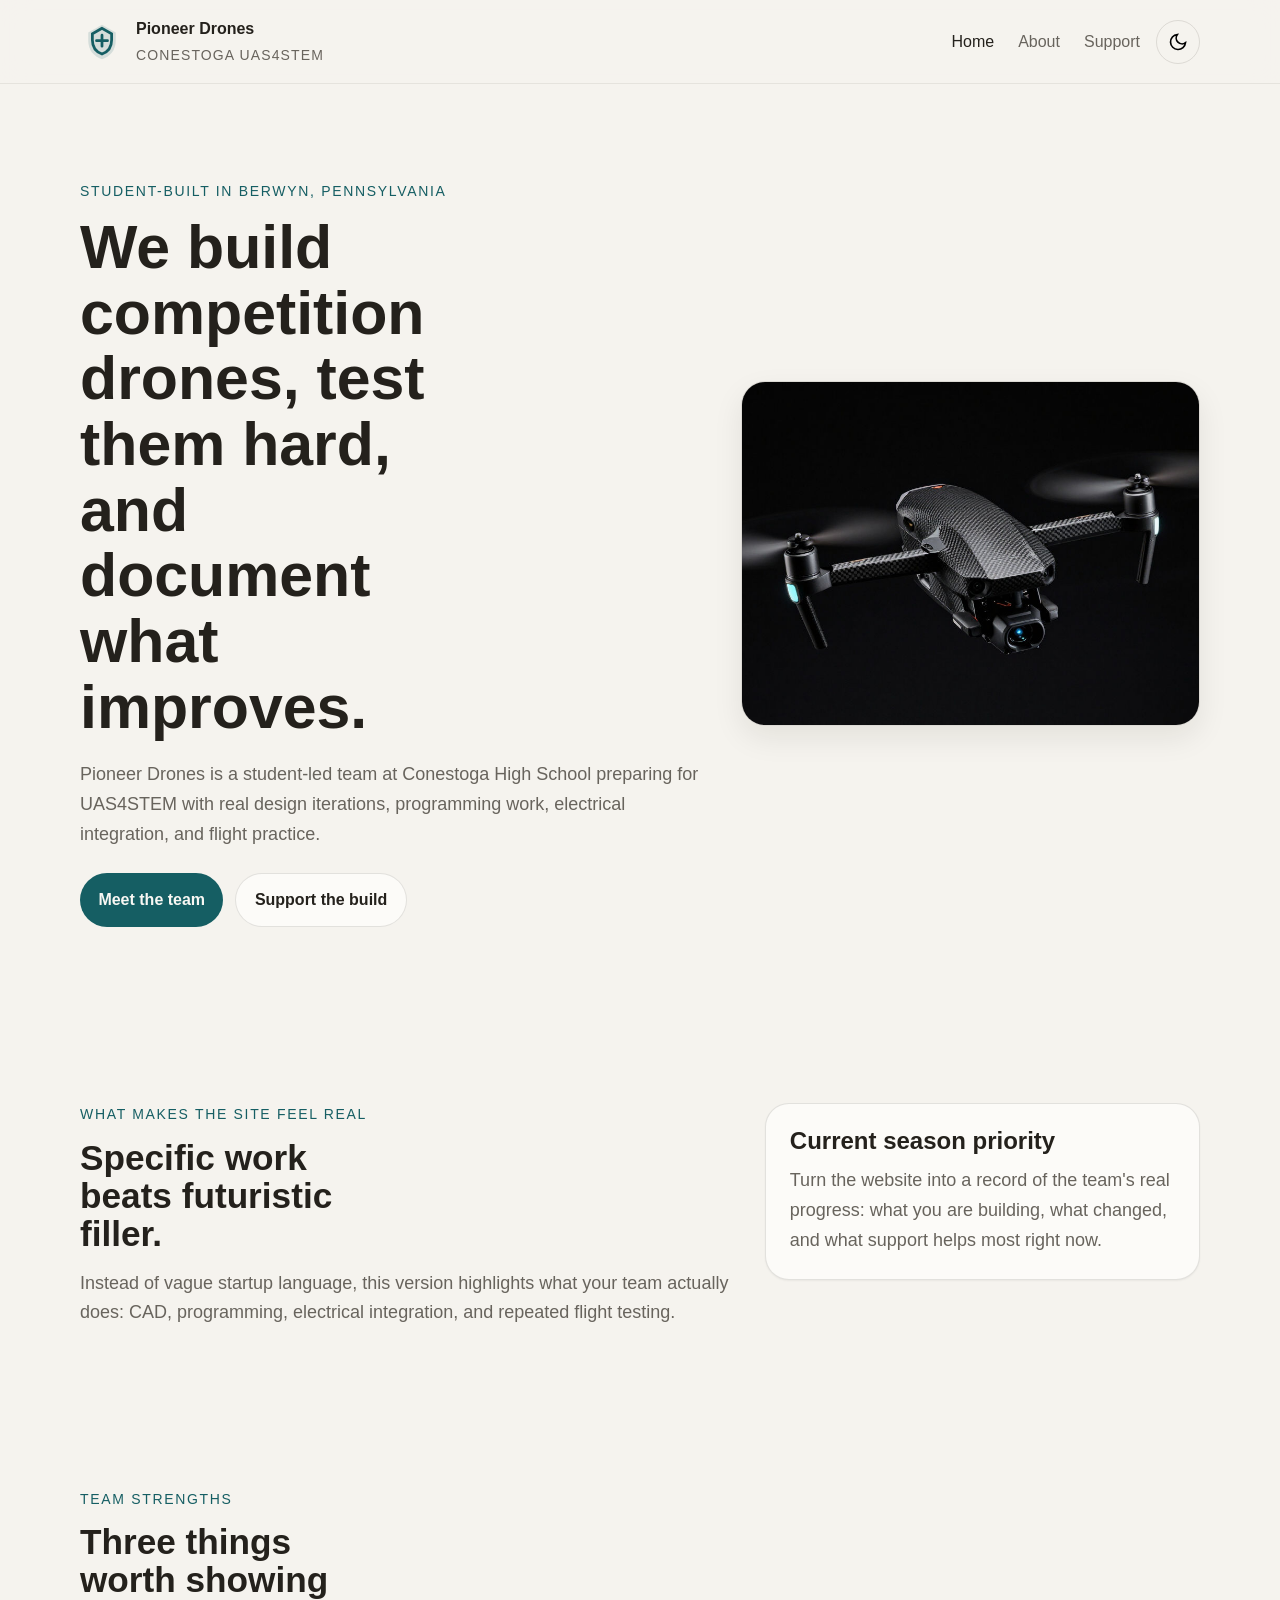
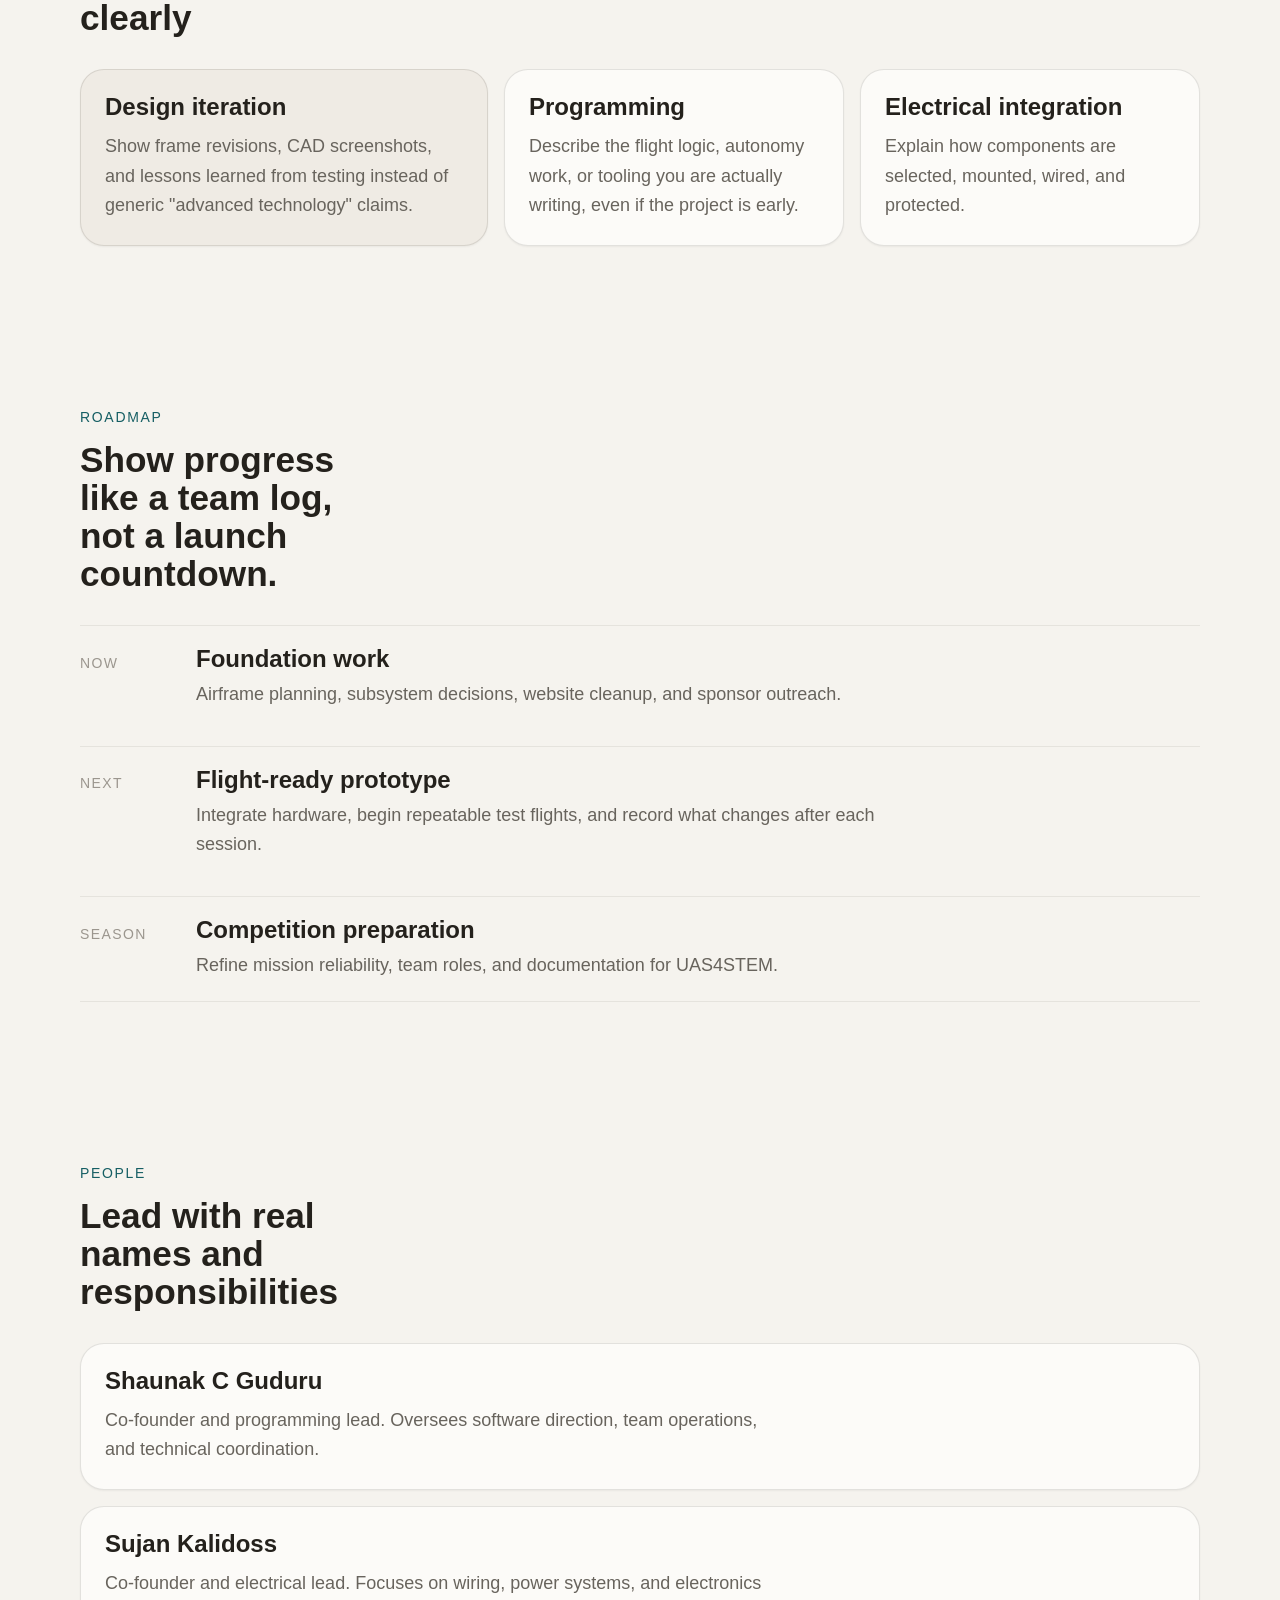
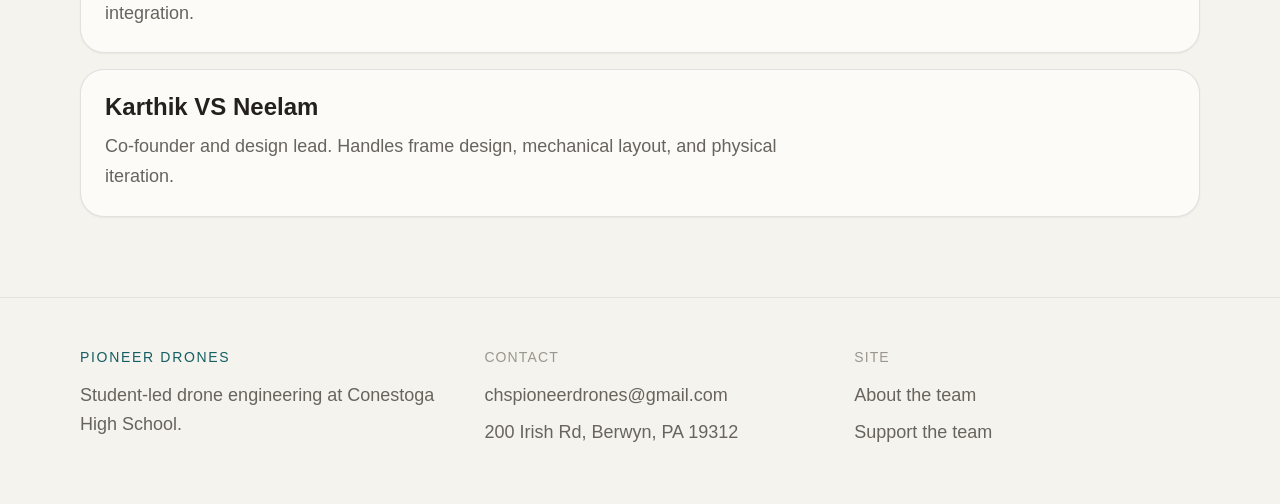
==== commit d09a5324: "Update index.html" ====
--- a/index.html
+++ b/index.html
@@ -30,7 +30,7 @@
 </div>
 </header>
 <main id="main">
-<section class="hero shell">
+<section class="hero shell hero-with-image">
 <div class="hero-copy">
 <p class="eyebrow">Student-built in Berwyn, Pennsylvania</p>
 <h1>We build competition drones, test them hard, and document what improves.</h1>
@@ -40,11 +40,9 @@
 <a class="button button-secondary" href="donate.html">Support the build</a>
 </div>
 </div>
-<aside class="hero-panel" aria-label="Team focus areas">
-<div class="stat-block"><span class="stat-label">Focus</span><strong>UAS4STEM</strong></div>
-<div class="stat-block"><span class="stat-label">Workstreams</span><strong>Airframe, code, power, testing</strong></div>
-<div class="stat-block"><span class="stat-label">Approach</span><strong>Build, fly, review, improve</strong></div>
-</aside>
+<div class="hero-media">
+<img src="images/hero-drone.jpg" alt="Pioneer Drones competition drone" width="720" height="540" loading="eager">
+</div>
 </section>
 <section class="section shell split-section">
 <div>
--- a/css/style.css
+++ b/css/style.css
@@ -1,894 +1,163 @@
-/* Pioneer Drones — Static Recreation */
-/* Fonts: Orbitron (headings), Inter/Wix Madefor Text (body) */
-
-:root {
-  --bg-primary: #000000;
-  --bg-nav: #1C1C1C;
-  --bg-card: #141414;
-  --bg-overlay: rgba(20, 20, 20, 0.85);
-  --text-primary: #FFFFFF;
-  --text-muted: #888888;
-  --text-body: #D0D0D0;
-  --accent-orange: #FF6B00;
-  --accent-cyan: #00E5FF;
-  --font-heading: 'Orbitron', sans-serif;
-  --font-body: 'Inter', 'Wix Madefor Text', sans-serif;
-  --transition: 0.3s ease all;
+:root, [data-theme="light"] {
+  --text-xs: clamp(0.75rem, 0.7rem + 0.25vw, 0.875rem);
+  --text-sm: clamp(0.875rem, 0.8rem + 0.35vw, 1rem);
+  --text-base: clamp(1rem, 0.95rem + 0.25vw, 1.125rem);
+  --text-lg: clamp(1.125rem, 1rem + 0.75vw, 1.5rem);
+  --text-xl: clamp(1.5rem, 1.2rem + 1.25vw, 2.25rem);
+  --text-2xl: clamp(2.2rem, 1.4rem + 3vw, 4.4rem);
+  --space-1: 0.25rem; --space-2: 0.5rem; --space-3: 0.75rem; --space-4: 1rem;
+  --space-5: 1.25rem; --space-6: 1.5rem; --space-8: 2rem; --space-10: 2.5rem;
+  --space-12: 3rem; --space-16: 4rem; --space-20: 5rem; --space-24: 6rem;
+  --color-bg: #f5f3ee; --color-surface: #fcfbf8; --color-surface-2: #efebe4;
+  --color-surface-offset: #e5e0d8; --color-border: rgba(40,37,29,0.12);
+  --color-divider: rgba(40,37,29,0.08); --color-text: #24211c;
+  --color-text-muted: #68645d; --color-text-faint: #9b968e;
+  --color-primary: #155e63; --color-primary-hover: #104b4f;
+  --color-text-inverse: #f8f7f3;
+  --radius-sm: 0.375rem; --radius-md: 0.75rem; --radius-lg: 1rem; --radius-xl: 1.5rem; --radius-full: 999px;
+  --shadow-sm: 0 1px 2px rgba(24,21,16,0.05); --shadow-md: 0 12px 30px rgba(24,21,16,0.08);
+  --content-wide: 1120px; --content-narrow: 760px;
+  --font-display: 'Cabinet Grotesk','Inter',sans-serif;
+  --font-body: 'Satoshi','Inter',sans-serif;
+  --transition-interactive: 180ms cubic-bezier(0.16,1,0.3,1);
+}
+[data-theme="dark"] {
+  --color-bg: #171614; --color-surface: #1d1c1a; --color-surface-2: #23211f;
+  --color-surface-offset: #2b2825; --color-border: rgba(244,241,235,0.12);
+  --color-divider: rgba(244,241,235,0.08); --color-text: #ece9e2;
+  --color-text-muted: #b3aea6; --color-text-faint: #817b74;
+  --color-primary: #69aab0; --color-primary-hover: #88bcc1;
+  --color-text-inverse: #181715;
+  --shadow-sm: 0 1px 2px rgba(0,0,0,0.18); --shadow-md: 0 12px 30px rgba(0,0,0,0.28);
+}
+@media (prefers-color-scheme: dark) {
+  :root:not([data-theme]) {
+    --color-bg: #171614; --color-surface: #1d1c1a; --color-surface-2: #23211f;
+    --color-surface-offset: #2b2825; --color-border: rgba(244,241,235,0.12);
+    --color-divider: rgba(244,241,235,0.08); --color-text: #ece9e2;
+    --color-text-muted: #b3aea6; --color-text-faint: #817b74;
+    --color-primary: #69aab0; --color-primary-hover: #88bcc1;
+    --color-text-inverse: #181715;
+  }
+}
+*,*::before,*::after{box-sizing:border-box;margin:0;padding:0}
+html{scroll-behavior:smooth;-webkit-text-size-adjust:none;text-size-adjust:none}
+body{min-height:100dvh;font-family:var(--font-body);font-size:var(--text-base);line-height:1.65;background:var(--color-bg);color:var(--color-text)}
+img,svg{display:block;max-width:100%}
+a{color:inherit;text-decoration:none}
+button,input,textarea,select{font:inherit}
+button{border:0;background:none;cursor:pointer}
+p{max-width:68ch;color:var(--color-text-muted)}
+h1,h2,h3{font-family:var(--font-display);line-height:1.08;color:var(--color-text)}
+:focus-visible{outline:2px solid var(--color-primary);outline-offset:3px;border-radius:var(--radius-sm)}
+.skip-link{position:absolute;left:var(--space-4);top:-3rem;background:var(--color-primary);color:var(--color-text-inverse);padding:var(--space-2) var(--space-3);border-radius:var(--radius-sm);z-index:100}
+.skip-link:focus{top:var(--space-4)}
+.shell{width:min(calc(100% - 2rem),var(--content-wide));margin:0 auto}
+.narrow{max-width:var(--content-narrow)}
+.site-header{position:sticky;top:0;z-index:50;background:color-mix(in srgb, var(--color-bg) 86%, transparent);backdrop-filter:blur(14px);border-bottom:1px solid var(--color-divider)}
+.header-inner{display:grid;grid-template-columns:auto 1fr auto;gap:var(--space-4);align-items:center;padding:var(--space-4) 0}
+.brand{display:inline-flex;align-items:center;gap:var(--space-3)}
+.brand-mark{width:2.75rem;height:2.75rem;color:var(--color-primary)}
+.brand-text{display:grid;gap:.1rem}
+.brand-text strong{font-family:var(--font-display);font-size:var(--text-sm);color:var(--color-text)}
+.brand-text span{font-size:var(--text-xs);color:var(--color-text-muted);text-transform:uppercase;letter-spacing:.08em}
+.primary-nav{justify-self:end}
+.nav-menu{display:flex;align-items:center;gap:var(--space-6);list-style:none}
+.nav-menu a{font-size:var(--text-sm);color:var(--color-text-muted)}
+.nav-menu a[aria-current="page"],.nav-menu a:hover{color:var(--color-text)}
+.nav-toggle{display:none;flex-direction:column;gap:.28rem;padding:var(--space-2)}
+.nav-toggle span{width:1.4rem;height:2px;border-radius:var(--radius-full);background:var(--color-text)}
+.theme-toggle{width:2.75rem;height:2.75rem;border:1px solid var(--color-border);border-radius:var(--radius-full);display:inline-flex;align-items:center;justify-content:center}
+.theme-toggle:hover{background:var(--color-surface-2)}
+.hero,.page-hero{padding-block:clamp(var(--space-16),10vw,var(--space-24))}
+.hero{display:grid;grid-template-columns:1.4fr .8fr;gap:var(--space-10);align-items:end}
+.eyebrow{font-size:var(--text-xs);letter-spacing:.12em;text-transform:uppercase;color:var(--color-primary);margin-bottom:var(--space-3)}
+.hero h1,.page-hero h1{font-size:var(--text-2xl);max-width:12ch;margin-bottom:var(--space-5)}
+.hero-text,.page-hero p:last-child{font-size:var(--text-base)}
+.hero-actions{display:flex;gap:var(--space-3);flex-wrap:wrap;margin-top:var(--space-6)}
+.hero-panel,.note-card,.info-card,.member-row,.support-panel{background:var(--color-surface);border:1px solid var(--color-border);border-radius:var(--radius-xl);box-shadow:var(--shadow-sm)}
+.hero-panel{padding:var(--space-6);display:grid;gap:var(--space-5)}
+.stat-block{padding-bottom:var(--space-5);border-bottom:1px solid var(--color-divider)}
+.stat-block:last-child{padding-bottom:0;border-bottom:0}
+.stat-label{display:block;margin-bottom:var(--space-2);font-size:var(--text-xs);text-transform:uppercase;letter-spacing:.08em;color:var(--color-text-faint)}
+.stat-block strong{font-family:var(--font-display);font-size:var(--text-lg);font-weight:700}
+.button{display:inline-flex;align-items:center;justify-content:center;min-height:44px;padding:.8rem 1.15rem;border-radius:var(--radius-full);font-size:var(--text-sm);font-weight:700;transition:transform var(--transition-interactive),background var(--transition-interactive),color var(--transition-interactive),border-color var(--transition-interactive)}
+.button:hover{transform:translateY(-1px)}
+.button-primary{background:var(--color-primary);color:var(--color-text-inverse)}
+.button-primary:hover{background:var(--color-primary-hover)}
+.button-secondary{border:1px solid var(--color-border);background:var(--color-surface)}
+.button-secondary:hover{background:var(--color-surface-2)}
+.section{padding-block:clamp(var(--space-12),8vw,var(--space-20))}
+.section-heading{margin-bottom:var(--space-8)}
+.section-heading h2,.split-section h2{font-size:var(--text-xl);max-width:16ch;margin-bottom:var(--space-4)}
+.split-section{display:grid;grid-template-columns:1.2fr .8fr;gap:var(--space-8);align-items:start}
+.note-card,.info-card,.support-panel,.support-card,.member-row{padding:var(--space-6)}
+.note-card h3,.info-card h3,.member-row h3,.support-panel h2{font-size:var(--text-lg);margin-bottom:var(--space-3)}
+.card-grid{display:grid;gap:var(--space-4)}
+.card-grid-uneven{grid-template-columns:1.2fr 1fr 1fr}
+.info-card-large{background:var(--color-surface-2)}
+.timeline-section .narrow{margin-bottom:var(--space-8)}
+.timeline-list{display:grid;gap:var(--space-4)}
+.timeline-item{display:grid;grid-template-columns:96px 1fr;gap:var(--space-5);padding:var(--space-5) 0;border-top:1px solid var(--color-divider)}
+.timeline-item:last-child{border-bottom:1px solid var(--color-divider)}
+.timeline-date{font-size:var(--text-xs);text-transform:uppercase;letter-spacing:.1em;color:var(--color-text-faint);padding-top:.35rem}
+.timeline-item h3{font-size:var(--text-lg);margin-bottom:var(--space-2)}
+.member-list,.stack-grid{display:grid;gap:var(--space-4)}
+.check-list{display:grid;gap:var(--space-3)}
+.check-list p{padding:var(--space-4) var(--space-5);border:1px solid var(--color-border);border-radius:var(--radius-lg);background:var(--color-surface)}
+.support-layout{display:grid;grid-template-columns:1fr .9fr;gap:var(--space-6)}
+.site-footer{padding:var(--space-12) 0;border-top:1px solid var(--color-divider)}
+.footer-grid{display:grid;grid-template-columns:1.1fr 1fr 1fr;gap:var(--space-6)}
+.footer-label{font-size:var(--text-xs);text-transform:uppercase;letter-spacing:.08em;color:var(--color-text-faint);margin-bottom:var(--space-3)}
+.site-footer a{display:block;margin-bottom:var(--space-2);color:var(--color-text-muted)}
+.site-footer a:hover{color:var(--color-text)}
+@media (max-width:900px){
+  .header-inner{grid-template-columns:auto auto auto}
+  .primary-nav{position:relative}
+  .nav-toggle{display:inline-flex}
+  .nav-menu{display:none;position:absolute;right:0;top:calc(100% + var(--space-3));min-width:12rem;padding:var(--space-4);border:1px solid var(--color-border);border-radius:var(--radius-lg);background:var(--color-surface);box-shadow:var(--shadow-md);flex-direction:column;align-items:flex-start;gap:var(--space-3)}
+  .nav-menu.open{display:flex}
+  .hero,.split-section,.support-layout,.footer-grid,.card-grid-uneven{grid-template-columns:1fr}
+  .hero h1,.page-hero h1{max-width:14ch}
+}
+@media (max-width:640px){
+  .shell{width:min(calc(100% - 1.25rem),var(--content-wide))}
+  .header-inner{gap:var(--space-2)}
+  .brand-text span{display:none}
+  .hero-actions{flex-direction:column;align-items:stretch}
+  .button{width:100%}
+  .timeline-item{grid-template-columns:1fr;gap:var(--space-2)}
+}
+@media (prefers-reduced-motion:reduce){
+  *,*::before,*::after{animation-duration:.01ms!important;animation-iteration-count:1!important;transition-duration:.01ms!important;scroll-behavior:auto!important}
 }
 
-* {
-  margin: 0;
-  padding: 0;
-  box-sizing: border-box;
-}
-
-html {
-  scroll-behavior: smooth;
-}
-
-body {
-  background: var(--bg-primary);
-  color: var(--text-body);
-  font-family: var(--font-body);
-  font-weight: 400;
-  line-height: 1.7;
-  overflow-x: hidden;
-}
-
-/* ===== Utility Bar ===== */
-.utility-bar {
-  background: #FFFFFF;
-  color: #000000;
-  text-align: center;
-  font-size: 12px;
-  padding: 4px 0;
-  font-weight: 500;
-  letter-spacing: 0.5px;
-}
-
-/* ===== Navigation ===== */
-.nav-container {
-  position: sticky;
-  top: 0;
-  z-index: 1000;
-  padding: 16px 24px;
-  display: flex;
-  justify-content: center;
-}
-
-.navbar {
-  background: var(--bg-nav);
-  border-radius: 50px;
-  padding: 12px 32px;
-  display: flex;
-  align-items: center;
-  justify-content: space-between;
-  width: 100%;
-  max-width: 1200px;
-  box-shadow: 0 4px 30px rgba(0, 0, 0, 0.8);
-}
-
-.nav-logo {
-  display: flex;
-  align-items: center;
-  gap: 10px;
-  text-decoration: none;
-  color: var(--text-primary);
-}
-
-.nav-logo img {
-  height: 36px;
-  width: auto;
-}
-
-.nav-links {
-  display: flex;
-  list-style: none;
-  gap: 32px;
+/* Hero image layout */
+.hero-with-image {
+  grid-template-columns: 1.15fr 0.85fr;
+  gap: var(--space-10);
   align-items: center;
 }
-
-.nav-links a {
-  color: var(--text-primary);
-  text-decoration: none;
-  font-size: 14px;
-  font-weight: 500;
-  letter-spacing: 0.5px;
-  transition: var(--transition);
-  position: relative;
-  padding-bottom: 2px;
+.hero-media {
+  border-radius: var(--radius-xl);
+  overflow: hidden;
+  box-shadow: var(--shadow-md);
+  border: 1px solid var(--color-border);
 }
-
-.nav-links a:hover {
-  color: var(--accent-orange);
-}
-
-.nav-links a.active::after {
-  content: '';
-  position: absolute;
-  bottom: -4px;
-  left: 0;
-  width: 100%;
-  height: 2px;
-  background: var(--text-primary);
-}
-
-.nav-user {
-  width: 36px;
-  height: 36px;
-  background: var(--accent-orange);
-  border-radius: 50%;
-  display: flex;
-  align-items: center;
-  justify-content: center;
-  cursor: pointer;
-  transition: var(--transition);
-}
-
-.nav-user:hover {
-  transform: scale(1.05);
-}
-
-.nav-user svg {
-  width: 20px;
-  height: 20px;
-  color: #000;
-}
-
-.nav-toggle {
-  display: none;
-  flex-direction: column;
-  gap: 5px;
-  cursor: pointer;
-  background: none;
-  border: none;
-  padding: 4px;
-}
-
-.nav-toggle span {
-  width: 24px;
-  height: 2px;
-  background: var(--text-primary);
-  transition: var(--transition);
-}
-
-/* ===== Hero Section ===== */
-.hero {
-  position: relative;
-  min-height: 90vh;
-  display: flex;
-  align-items: center;
-  padding: 0 5%;
-  overflow: hidden;
-}
-
-.hero-bg {
-  position: absolute;
-  top: 0;
-  right: 0;
-  width: 65%;
-  height: 100%;
-  z-index: 0;
-}
-
-.hero-bg img {
+.hero-media img {
   width: 100%;
   height: 100%;
   object-fit: cover;
-  object-position: center;
+  aspect-ratio: 4 / 3;
 }
-
-.hero-bg::after {
-  content: '';
-  position: absolute;
-  top: 0;
-  left: 0;
-  width: 100%;
-  height: 100%;
-  background: linear-gradient(to right, var(--bg-primary) 0%, var(--bg-primary) 20%, transparent 60%);
-  z-index: 1;
-}
-
-.hero-content {
-  position: relative;
-  z-index: 2;
-  max-width: 560px;
-  background: var(--bg-overlay);
-  padding: 48px;
-  border-radius: 8px;
-  backdrop-filter: blur(10px);
-}
-
-.hero h1 {
-  font-family: var(--font-heading);
-  font-size: clamp(32px, 5vw, 64px);
-  font-weight: 700;
-  line-height: 1.15;
-  letter-spacing: 2px;
-  margin-bottom: 24px;
-  text-transform: uppercase;
-  color: var(--text-primary);
-}
-
-.hero h1 span {
-  display: block;
-}
-
-.hero p {
-  color: var(--text-muted);
-  font-size: 16px;
-  line-height: 1.7;
-  margin-bottom: 32px;
-}
-
-/* ===== Buttons ===== */
-.btn-primary {
-  display: inline-block;
-  background: var(--accent-orange);
-  color: #000;
-  font-family: var(--font-body);
-  font-size: 16px;
-  font-weight: 600;
-  padding: 14px 36px;
-  border: none;
-  border-radius: 4px;
-  text-decoration: none;
-  cursor: pointer;
-  transition: var(--transition);
-  letter-spacing: 0.5px;
-}
-
-.btn-primary:hover {
-  background: #FF8533;
-  transform: translateY(-2px);
-  box-shadow: 0 6px 20px rgba(255, 107, 0, 0.4);
-}
-
-.btn-outline {
-  display: inline-block;
-  background: transparent;
-  color: var(--text-primary);
-  font-family: var(--font-body);
-  font-size: 14px;
-  font-weight: 600;
-  padding: 12px 32px;
-  border: 2px solid var(--text-primary);
-  border-radius: 4px;
-  text-decoration: none;
-  cursor: pointer;
-  transition: var(--transition);
-  letter-spacing: 1px;
-  text-transform: uppercase;
-}
-
-.btn-outline:hover {
-  background: var(--text-primary);
-  color: #000;
-}
-
-/* ===== Section Base ===== */
-section {
-  padding: 100px 5%;
-  max-width: 1400px;
-  margin: 0 auto;
-}
-
-.section-title {
-  font-family: var(--font-heading);
-  font-size: clamp(24px, 3vw, 36px);
-  font-weight: 700;
-  letter-spacing: 2px;
-  text-transform: uppercase;
-  margin-bottom: 20px;
-  color: var(--text-primary);
-}
-
-.section-eyebrow {
-  font-family: var(--font-heading);
-  font-size: 14px;
-  font-weight: 400;
-  letter-spacing: 3px;
-  text-transform: uppercase;
-  color: var(--accent-orange);
-  margin-bottom: 16px;
-}
-
-.section-subtitle {
-  color: var(--text-muted);
-  font-size: 16px;
-  max-width: 700px;
-  margin-bottom: 60px;
-  line-height: 1.7;
-}
-
-/* ===== Carbon Fiber Section ===== */
-.carbon-fiber {
-  background: var(--bg-primary);
-}
-
-.feature-grid {
-  display: grid;
-  grid-template-columns: repeat(auto-fit, minmax(300px, 1fr));
-  gap: 32px;
-  margin-top: 48px;
-}
-
-.feature-card {
-  background: var(--bg-card);
-  border: 1px solid rgba(255, 255, 255, 0.05);
-  border-radius: 12px;
-  padding: 40px 32px;
-  transition: var(--transition);
-}
-
-.feature-card:hover {
-  border-color: var(--accent-orange);
-  transform: translateY(-4px);
-}
-
-.feature-card h3 {
-  font-family: var(--font-heading);
-  font-size: 16px;
-  font-weight: 700;
-  letter-spacing: 1px;
-  text-transform: uppercase;
-  margin-bottom: 16px;
-  color: var(--accent-orange);
-}
-
-.feature-card p {
-  color: var(--text-body);
-  font-size: 15px;
-  line-height: 1.7;
-}
-
-.feature-icon {
-  width: 48px;
-  height: 48px;
-  margin-bottom: 24px;
-  color: var(--accent-cyan);
-}
-
-/* ===== Liftoff Section ===== */
-.liftoff {
-  text-align: center;
-  background: linear-gradient(180deg, var(--bg-primary) 0%, #0A0A0A 100%);
-}
-
-.liftoff-date {
-  font-family: var(--font-heading);
-  font-size: clamp(48px, 8vw, 96px);
-  font-weight: 700;
-  letter-spacing: 4px;
-  color: var(--accent-orange);
-  margin: 24px 0;
-}
-
-.liftoff-label {
-  font-family: var(--font-heading);
-  font-size: 18px;
-  font-weight: 700;
-  letter-spacing: 2px;
-  text-transform: uppercase;
-  margin-bottom: 16px;
-  color: var(--text-primary);
-}
-
-.liftoff-desc {
-  color: var(--text-muted);
-  font-size: 16px;
-  max-width: 600px;
-  margin: 0 auto;
-}
-
-/* ===== Members Section ===== */
-.members {
-  background: var(--bg-primary);
-}
-
-.member-grid {
-  display: grid;
-  grid-template-columns: repeat(auto-fit, minmax(280px, 1fr));
-  gap: 32px;
-  margin-top: 48px;
-}
-
-.member-card {
-  background: var(--bg-card);
-  border: 1px solid rgba(255, 255, 255, 0.05);
-  border-radius: 12px;
-  padding: 40px 32px;
-  text-align: center;
-  transition: var(--transition);
-}
-
-.member-card:hover {
-  border-color: var(--accent-cyan);
-  transform: translateY(-4px);
-}
-
-.member-avatar {
-  width: 100px;
-  height: 100px;
-  border-radius: 50%;
-  margin: 0 auto 24px;
-  background: linear-gradient(135deg, #1C1C1C, #2A2A2A);
-  display: flex;
-  align-items: center;
-  justify-content: center;
-  font-family: var(--font-heading);
-  font-size: 28px;
-  font-weight: 700;
-  color: var(--accent-orange);
-  border: 2px solid rgba(255, 107, 0, 0.3);
-}
-
-.member-name {
-  font-family: var(--font-heading);
-  font-size: 16px;
-  font-weight: 700;
-  letter-spacing: 1px;
-  margin-bottom: 8px;
-  color: var(--text-primary);
-}
-
-.member-role {
-  color: var(--text-muted);
-  font-size: 14px;
-}
-
-/* ===== About Page ===== */
-.about-hero {
-  position: relative;
-  min-height: 80vh;
-  display: flex;
-  align-items: center;
-  justify-content: center;
-  text-align: center;
-  padding: 100px 5%;
-  overflow: hidden;
-}
-
-.about-hero-bg {
-  position: absolute;
-  top: 0;
-  left: 0;
-  width: 100%;
-  height: 100%;
-  z-index: 0;
-}
-
-.about-hero-bg img {
-  width: 100%;
-  height: 100%;
-  object-fit: cover;
-}
-
-.about-hero-bg::after {
-  content: '';
-  position: absolute;
-  top: 0;
-  left: 0;
-  width: 100%;
-  height: 100%;
-  background: linear-gradient(180deg, rgba(0,0,0,0.7) 0%, rgba(0,0,0,0.9) 100%);
-  z-index: 1;
-}
-
-.about-hero-content {
-  position: relative;
-  z-index: 2;
-  max-width: 700px;
-}
-
-.about-hero h1 {
-  font-family: var(--font-heading);
-  font-size: clamp(36px, 6vw, 72px);
-  font-weight: 700;
-  letter-spacing: 2px;
-  margin-bottom: 24px;
-  color: var(--text-primary);
-}
-
-.about-hero p {
-  color: var(--text-body);
-  font-size: 18px;
-  line-height: 1.8;
-  margin-bottom: 12px;
-}
-
-.about-note {
-  color: var(--text-muted);
-  font-size: 13px;
-  font-style: italic;
-  margin-top: 16px;
-}
-
-.about-section {
-  text-align: center;
-}
-
-.about-section .section-subtitle {
-  margin: 0 auto 40px;
-}
-
-.location-tag {
-  display: inline-block;
-  font-family: var(--font-heading);
-  font-size: 14px;
-  letter-spacing: 2px;
-  color: var(--accent-cyan);
-  margin-top: 16px;
-  padding: 8px 24px;
-  border: 1px solid rgba(0, 229, 255, 0.3);
-  border-radius: 4px;
-}
-
-.sponsor-cta {
-  text-align: center;
-  background: linear-gradient(180deg, #0A0A0A 0%, var(--bg-primary) 100%);
-}
-
-.sponsor-cta-buttons {
-  display: flex;
-  gap: 20px;
-  justify-content: center;
-  flex-wrap: wrap;
-  margin-top: 32px;
-}
-
-/* ===== Donate Page ===== */
-.donate-section {
-  display: grid;
-  grid-template-columns: 1fr 1fr;
-  gap: 48px;
-  align-items: center;
-  max-width: 1200px;
-  margin: 0 auto;
-}
-
-.donate-image img {
-  width: 100%;
-  border-radius: 12px;
-}
-
-.donate-form-box {
-  background: var(--bg-card);
-  border: 1px solid rgba(255, 255, 255, 0.05);
-  border-radius: 12px;
-  padding: 48px;
-}
-
-.donate-form-box h2 {
-  font-family: var(--font-heading);
-  font-size: 24px;
-  font-weight: 700;
-  margin-bottom: 16px;
-  color: var(--text-primary);
-}
-
-.donate-form-box p {
-  color: var(--text-muted);
-  margin-bottom: 32px;
-}
-
-.donate-frequency {
-  display: flex;
-  gap: 8px;
-  margin-bottom: 24px;
-}
-
-.donate-freq-btn {
-  flex: 1;
-  padding: 10px;
-  background: transparent;
-  border: 1px solid rgba(255, 255, 255, 0.1);
-  border-radius: 4px;
-  color: var(--text-muted);
-  font-size: 13px;
-  cursor: pointer;
-  transition: var(--transition);
-  font-family: var(--font-body);
-}
-
-.donate-freq-btn.active,
-.donate-freq-btn:hover {
-  background: var(--accent-orange);
-  color: #000;
-  border-color: var(--accent-orange);
-}
-
-.donate-amounts {
-  display: grid;
-  grid-template-columns: repeat(4, 1fr);
-  gap: 8px;
-  margin-bottom: 24px;
-}
-
-.donate-amount-btn {
-  padding: 12px;
-  background: transparent;
-  border: 1px solid rgba(255, 255, 255, 0.1);
-  border-radius: 4px;
-  color: var(--text-primary);
-  font-size: 14px;
-  font-weight: 600;
-  cursor: pointer;
-  transition: var(--transition);
-  font-family: var(--font-body);
-}
-
-.donate-amount-btn.active,
-.donate-amount-btn:hover {
-  background: var(--accent-orange);
-  color: #000;
-  border-color: var(--accent-orange);
-}
-
-.donate-status {
-  background: rgba(255, 107, 0, 0.1);
-  border: 1px solid rgba(255, 107, 0, 0.2);
-  border-radius: 4px;
-  padding: 12px 16px;
-  font-size: 13px;
-  color: var(--text-muted);
-  margin-bottom: 24px;
-}
-
-.donate-share {
-  display: flex;
-  gap: 12px;
-  margin-top: 24px;
-}
-
-.donate-share a {
-  width: 36px;
-  height: 36px;
-  border-radius: 50%;
-  background: rgba(255, 255, 255, 0.05);
-  display: flex;
-  align-items: center;
-  justify-content: center;
-  transition: var(--transition);
-}
-
-.donate-share a:hover {
-  background: var(--accent-orange);
-}
-
-.donate-share svg {
-  width: 18px;
-  height: 18px;
-  color: var(--text-primary);
-}
-
-.sponsor-banner {
-  text-align: center;
-  padding: 80px 5%;
-  max-width: 800px;
-  margin: 0 auto;
-}
-
-.sponsor-banner h2 {
-  font-family: var(--font-heading);
-  font-size: clamp(24px, 3vw, 36px);
-  font-weight: 700;
-  letter-spacing: 2px;
-  text-transform: uppercase;
-  margin-bottom: 20px;
-  color: var(--text-primary);
-}
-
-.sponsor-banner p {
-  color: var(--text-muted);
-  margin-bottom: 32px;
-  line-height: 1.8;
-}
-
-/* ===== Footer ===== */
-footer {
-  background: #0A0A0A;
-  padding: 60px 5% 30px;
-  border-top: 1px solid rgba(255, 255, 255, 0.05);
-  position: relative;
-  overflow: hidden;
-}
-
-.footer-watermark {
-  position: absolute;
-  bottom: -20px;
-  left: 50%;
-  transform: translateX(-50%);
-  font-family: var(--font-heading);
-  font-size: clamp(80px, 15vw, 200px);
-  font-weight: 700;
-  color: rgba(255, 255, 255, 0.02);
-  letter-spacing: 10px;
-  pointer-events: none;
-  white-space: nowrap;
-}
-
-.footer-content {
-  max-width: 1200px;
-  margin: 0 auto;
-  display: flex;
-  justify-content: space-between;
-  align-items: flex-start;
-  flex-wrap: wrap;
-  gap: 24px;
-  position: relative;
-  z-index: 1;
-}
-
-.footer-left img {
-  height: 40px;
-  width: auto;
-  margin-bottom: 16px;
-}
-
-.footer-social {
-  display: flex;
-  gap: 16px;
-}
-
-.footer-social a {
-  width: 36px;
-  height: 36px;
-  border-radius: 50%;
-  background: rgba(255, 255, 255, 0.05);
-  display: flex;
-  align-items: center;
-  justify-content: center;
-  transition: var(--transition);
-}
-
-.footer-social a:hover {
-  background: var(--accent-orange);
-}
-
-.footer-social svg {
-  width: 18px;
-  height: 18px;
-  color: var(--text-primary);
-}
-
-.footer-divider {
-  max-width: 1200px;
-  margin: 40px auto 20px;
-  height: 1px;
-  background: rgba(255, 255, 255, 0.05);
-  position: relative;
-  z-index: 1;
-}
-
-.footer-bottom {
-  max-width: 1200px;
-  margin: 0 auto;
-  display: flex;
-  justify-content: space-between;
-  align-items: center;
-  flex-wrap: wrap;
-  gap: 16px;
-  position: relative;
-  z-index: 1;
-}
-
-.footer-address {
-  color: var(--text-muted);
-  font-size: 14px;
-}
-
-.footer-address a {
-  color: var(--text-muted);
-  text-decoration: none;
-  transition: var(--transition);
-}
-
-.footer-address a:hover {
-  color: var(--accent-orange);
-}
-
-.footer-copy {
-  color: var(--text-muted);
-  font-size: 12px;
-}
-
-/* ===== Responsive ===== */
-@media (max-width: 768px) {
-  .nav-toggle {
-    display: flex;
-  }
-
-  .nav-links {
-    position: absolute;
-    top: 100%;
-    left: 0;
-    right: 0;
-    background: var(--bg-nav);
-    flex-direction: column;
-    padding: 24px;
-    border-radius: 0 0 20px 20px;
-    gap: 16px;
-    display: none;
-  }
-
-  .nav-links.open {
-    display: flex;
-  }
-
-  .nav-user {
-    display: none;
-  }
-
-  .hero {
-    min-height: 80vh;
-  }
-
-  .hero-bg {
-    width: 100%;
-    opacity: 0.4;
-  }
-
-  .hero-bg::after {
-    background: linear-gradient(to bottom, rgba(0,0,0,0.6) 0%, var(--bg-primary) 80%);
-  }
-
-  .hero-content {
-    padding: 32px 24px;
-    max-width: 100%;
-  }
-
-  section {
-    padding: 60px 5%;
-  }
-
-  .feature-grid {
+@media (max-width: 900px) {
+  .hero-with-image {
     grid-template-columns: 1fr;
   }
-
-  .member-grid {
-    grid-template-columns: 1fr;
+  .hero-media {
+    order: -1;
   }
-
-  .donate-section {
-    grid-template-columns: 1fr;
-  }
-
-  .donate-amounts {
-    grid-template-columns: repeat(2, 1fr);
-  }
-
-  .footer-content {
-    flex-direction: column;
-    text-align: center;
-    align-items: center;
-  }
-
-  .footer-bottom {
-    flex-direction: column;
-    text-align: center;
-  }
-
-  .sponsor-cta-buttons {
-    flex-direction: column;
-    align-items: center;
+  .hero-media img {
+    aspect-ratio: 16 / 9;
   }
 }
-
-@media (max-width: 480px) {
-  .hero h1 {
-    font-size: 28px;
-  }
-
-  .hero-content {
-    padding: 24px 16px;
-  }
-
-  .navbar {
-    padding: 10px 20px;
-  }
-
-  .donate-form-box {
-    padding: 32px 24px;
-  }
-}
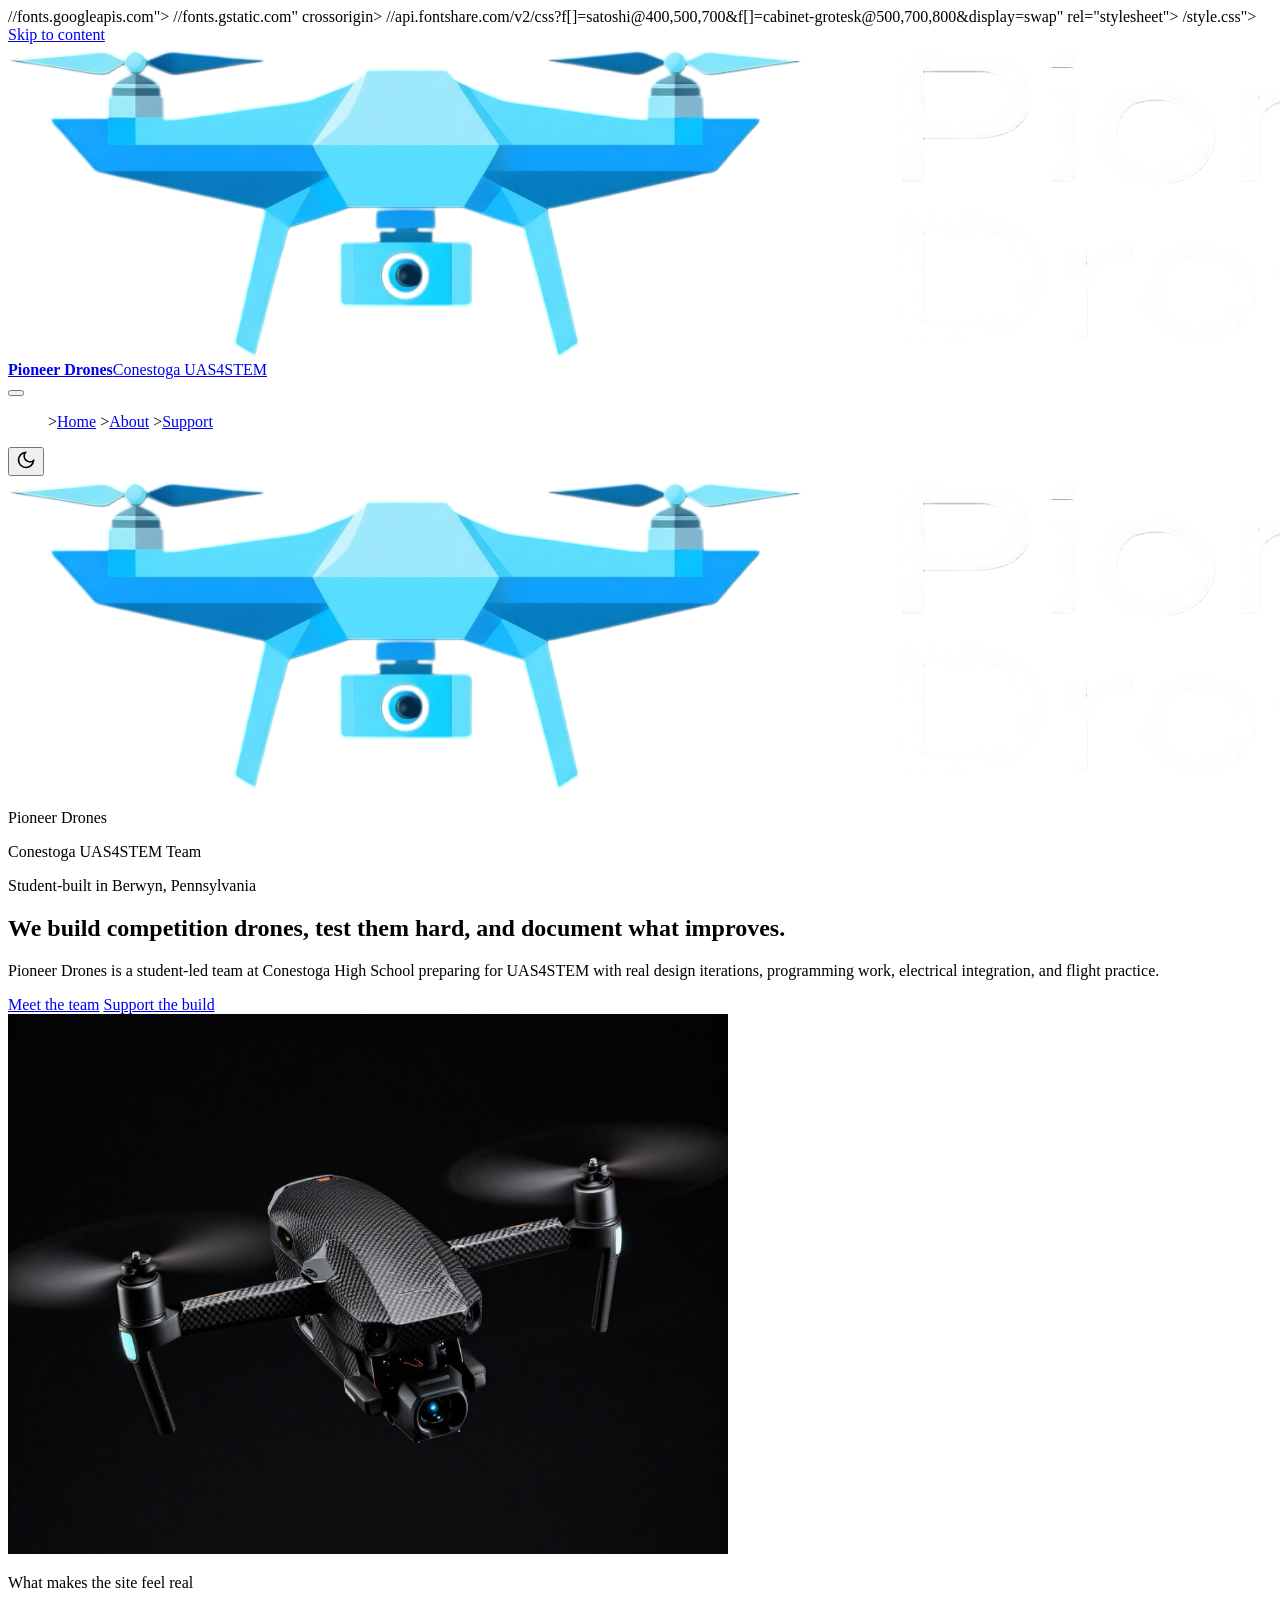
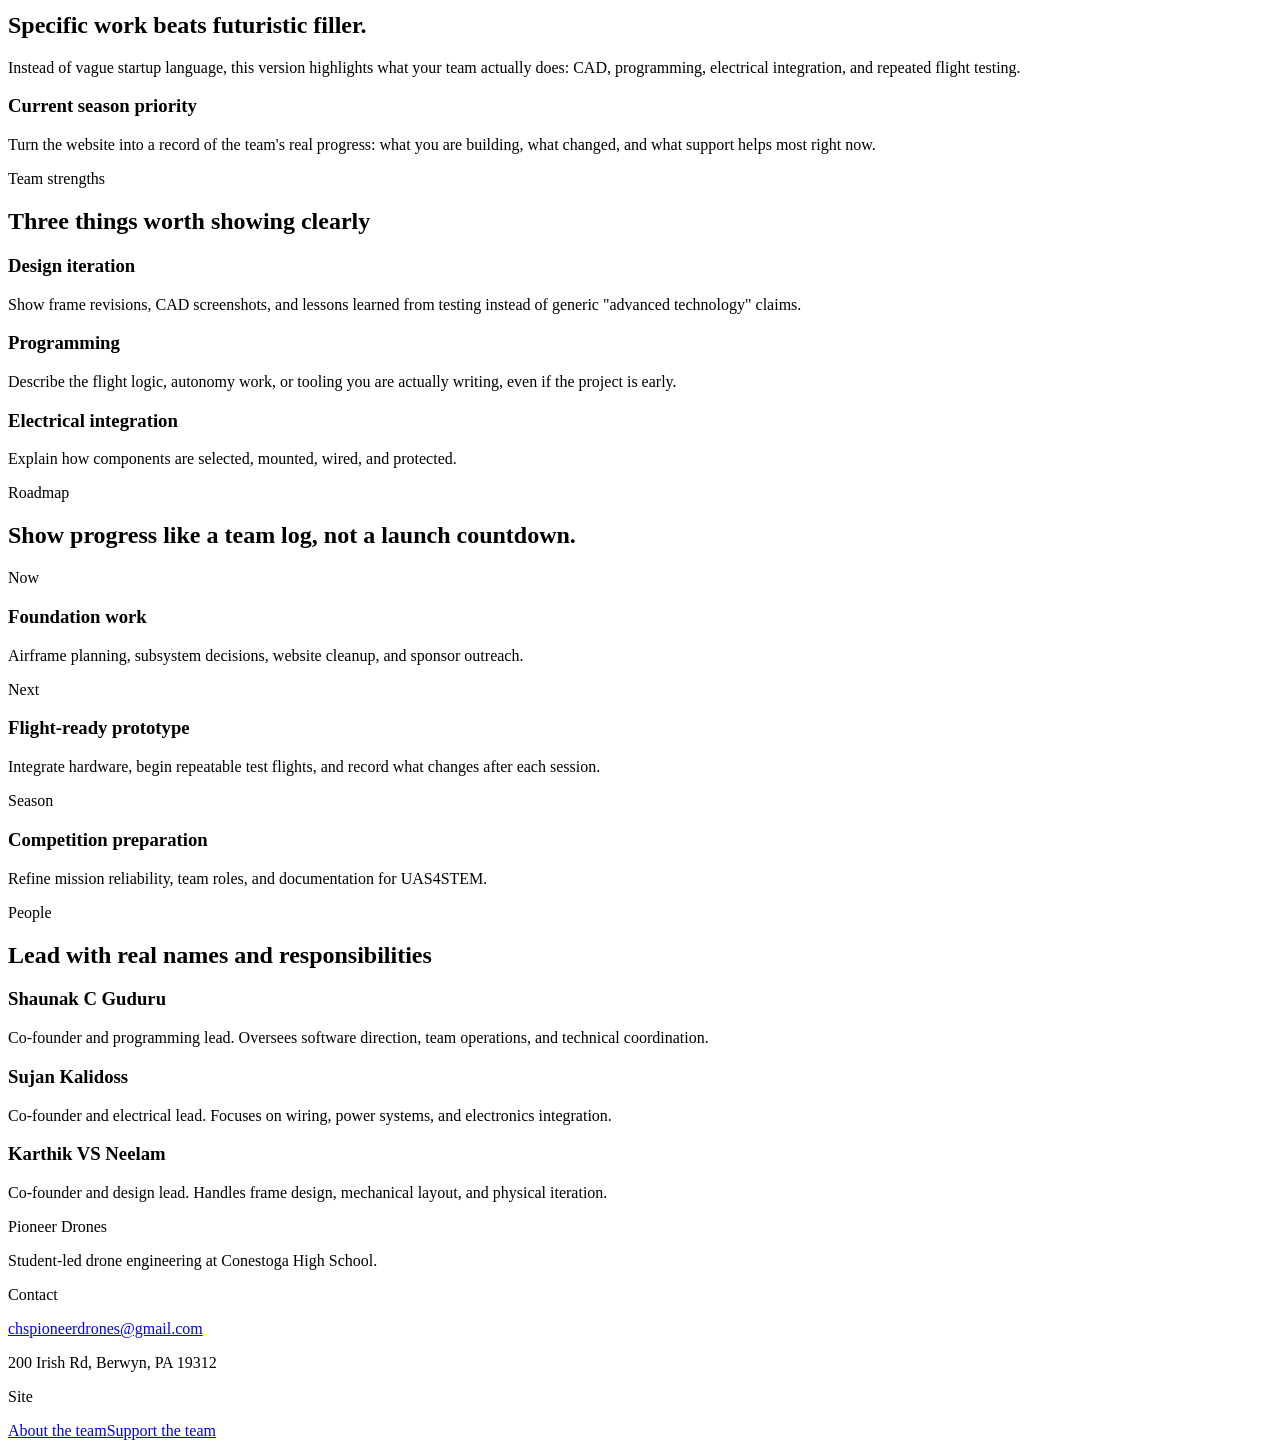
==== commit 1ff9a48a: "Update index.html" ====
--- a/index.html
+++ b/index.html
@@ -5,33 +5,42 @@
 <meta name="viewport" content="width=device-width, initial-scale=1.0">
 <title>Pioneer Drones | Conestoga UAS4STEM Team</title>
 <meta name="description" content="Pioneer Drones is a student-led Conestoga High School team building, testing, and refining competition drones for UAS4STEM.">
-<link rel="preconnect" href="https://fonts.googleapis.com">
-<link rel="preconnect" href="https://fonts.gstatic.com" crossorigin>
-<link href="https://api.fontshare.com/v2/css?f[]=satoshi@400,500,700&f[]=cabinet-grotesk@500,700,800&display=swap" rel="stylesheet">
-<link rel="stylesheet" href="css/style.css">
+//fonts.googleapis.com">
+//fonts.gstatic.com" crossorigin>
+//api.fontshare.com/v2/css?f[]=satoshi@400,500,700&f[]=cabinet-grotesk@500,700,800&display=swap" rel="stylesheet">
+/style.css">
 </head>
 <body>
 <a class="skip-link" href="#main">Skip to content</a>
 <header class="site-header" id="top">
 <div class="shell header-inner">
 <a href="index.html" class="brand" aria-label="Pioneer Drones home">
-<svg class="brand-mark" viewBox="0 0 64 64" aria-hidden="true"><path d="M32 7 12 18v12c0 13.2 7.8 23 20 27 12.2-4 20-13.8 20-27V18L32 7Z" fill="currentColor" opacity=".14"></path><path d="M32 12 18 20v9c0 9.8 5.4 17.3 14 20.5 8.6-3.2 14-10.7 14-20.5v-9L32 12Z" fill="none" stroke="currentColor" stroke-width="4"></path><path d="M24 30h16M32 22v16" stroke="currentColor" stroke-width="4" stroke-linecap="round"></path></svg>
+<img src="images/logo.png" alt="Pioneer Drones logo" class="brand-logo">
 <span class="brand-text"><strong>Pioneer Drones</strong><span>Conestoga UAS4STEM</span></span>
 </a>
 <nav class="primary-nav" aria-label="Primary navigation">
 <button class="nav-toggle" id="navToggle" aria-expanded="false" aria-controls="navMenu" aria-label="Open menu"><span></span><span></span><span></span></button>
 <ul class="nav-menu" id="navMenu">
-<li><a href="index.html" aria-current="page">Home</a></li>
-<li><a href="about.html">About</a></li>
-<li><a href="donate.html">Support</a></li>
+><a href="index.html" aria-current="page">Home</a></li>
+><a href="about.html">About</a></li>
+><a href="donate.html">Support</a></li>
 </ul>
 </nav>
 <button class="theme-toggle" data-theme-toggle aria-label="Switch color theme" type="button"><svg width="20" height="20" viewBox="0 0 24 24" fill="none" stroke="currentColor" stroke-width="2"><path d="M21 12.79A9 9 0 1 1 11.21 3 7 7 0 0 0 21 12.79z"></path></svg></button>
 </div>
 </header>
+
+<section class="logo-banner reveal">
+<img src="images/logo.png" alt="Pioneer Drones" class="logo-banner-img">
+<div class="logo-banner-text">
+<p class="eyebrow">Pioneer Drones</p>
+<p class="logo-banner-sub">Conestoga UAS4STEM Team</p>
+</div>
+</section>
+
 <main id="main">
 <section class="hero shell hero-with-image">
-<div class="hero-copy">
+<div class="hero-copy reveal">
 <p class="eyebrow">Student-built in Berwyn, Pennsylvania</p>
 <h1>We build competition drones, test them hard, and document what improves.</h1>
 <p class="hero-text">Pioneer Drones is a student-led team at Conestoga High School preparing for UAS4STEM with real design iterations, programming work, electrical integration, and flight practice.</p>
@@ -40,46 +49,51 @@
 <a class="button button-secondary" href="donate.html">Support the build</a>
 </div>
 </div>
-<div class="hero-media">
+<div class="hero-media reveal">
 <img src="images/hero-drone.jpg" alt="Pioneer Drones competition drone" width="720" height="540" loading="eager">
 </div>
 </section>
+
 <section class="section shell split-section">
-<div>
+<div class="reveal">
 <p class="eyebrow">What makes the site feel real</p>
 <h2>Specific work beats futuristic filler.</h2>
 <p>Instead of vague startup language, this version highlights what your team actually does: CAD, programming, electrical integration, and repeated flight testing.</p>
 </div>
-<div class="note-card">
+<div class="note-card reveal">
 <h3>Current season priority</h3>
 <p>Turn the website into a record of the team's real progress: what you are building, what changed, and what support helps most right now.</p>
 </div>
 </section>
+
 <section class="section shell">
-<div class="section-heading"><p class="eyebrow">Team strengths</p><h2>Three things worth showing clearly</h2></div>
+<div class="section-heading reveal"><p class="eyebrow">Team strengths</p><h2>Three things worth showing clearly</h2></div>
 <div class="card-grid card-grid-uneven">
-<article class="info-card info-card-large"><h3>Design iteration</h3><p>Show frame revisions, CAD screenshots, and lessons learned from testing instead of generic "advanced technology" claims.</p></article>
-<article class="info-card"><h3>Programming</h3><p>Describe the flight logic, autonomy work, or tooling you are actually writing, even if the project is early.</p></article>
-<article class="info-card"><h3>Electrical integration</h3><p>Explain how components are selected, mounted, wired, and protected.</p></article>
+<article class="info-card info-card-large reveal"><h3>Design iteration</h3><p>Show frame revisions, CAD screenshots, and lessons learned from testing instead of generic "advanced technology" claims.</p></article>
+<article class="info-card reveal"><h3>Programming</h3><p>Describe the flight logic, autonomy work, or tooling you are actually writing, even if the project is early.</p></article>
+<article class="info-card reveal"><h3>Electrical integration</h3><p>Explain how components are selected, mounted, wired, and protected.</p></article>
 </div>
 </section>
+
 <section class="section shell timeline-section">
-<div class="section-heading narrow"><p class="eyebrow">Roadmap</p><h2>Show progress like a team log, not a launch countdown.</h2></div>
+<div class="section-heading narrow reveal"><p class="eyebrow">Roadmap</p><h2>Show progress like a team log, not a launch countdown.</h2></div>
 <div class="timeline-list">
-<article class="timeline-item"><span class="timeline-date">Now</span><div><h3>Foundation work</h3><p>Airframe planning, subsystem decisions, website cleanup, and sponsor outreach.</p></div></article>
-<article class="timeline-item"><span class="timeline-date">Next</span><div><h3>Flight-ready prototype</h3><p>Integrate hardware, begin repeatable test flights, and record what changes after each session.</p></div></article>
-<article class="timeline-item"><span class="timeline-date">Season</span><div><h3>Competition preparation</h3><p>Refine mission reliability, team roles, and documentation for UAS4STEM.</p></div></article>
+<article class="timeline-item reveal"><span class="timeline-date">Now</span><div><h3>Foundation work</h3><p>Airframe planning, subsystem decisions, website cleanup, and sponsor outreach.</p></div></article>
+<article class="timeline-item reveal"><span class="timeline-date">Next</span><div><h3>Flight-ready prototype</h3><p>Integrate hardware, begin repeatable test flights, and record what changes after each session.</p></div></article>
+<article class="timeline-item reveal"><span class="timeline-date">Season</span><div><h3>Competition preparation</h3><p>Refine mission reliability, team roles, and documentation for UAS4STEM.</p></div></article>
 </div>
 </section>
+
 <section class="section shell members-section">
-<div class="section-heading"><p class="eyebrow">People</p><h2>Lead with real names and responsibilities</h2></div>
+<div class="section-heading reveal"><p class="eyebrow">People</p><h2>Lead with real names and responsibilities</h2></div>
 <div class="member-list">
-<article class="member-row"><h3>Shaunak C Guduru</h3><p>Co-founder and programming lead. Oversees software direction, team operations, and technical coordination.</p></article>
-<article class="member-row"><h3>Sujan Kalidoss</h3><p>Co-founder and electrical lead. Focuses on wiring, power systems, and electronics integration.</p></article>
-<article class="member-row"><h3>Karthik VS Neelam</h3><p>Co-founder and design lead. Handles frame design, mechanical layout, and physical iteration.</p></article>
+<article class="member-row reveal"><h3>Shaunak C Guduru</h3><p>Co-founder and programming lead. Oversees software direction, team operations, and technical coordination.</p></article>
+<article class="member-row reveal"><h3>Sujan Kalidoss</h3><p>Co-founder and electrical lead. Focuses on wiring, power systems, and electronics integration.</p></article>
+<article class="member-row reveal"><h3>Karthik VS Neelam</h3><p>Co-founder and design lead. Handles frame design, mechanical layout, and physical iteration.</p></article>
 </div>
 </section>
 </main>
+
 <footer class="site-footer">
 <div class="shell footer-grid">
 <div><p class="eyebrow">Pioneer Drones</p><p>Student-led drone engineering at Conestoga High School.</p></div>
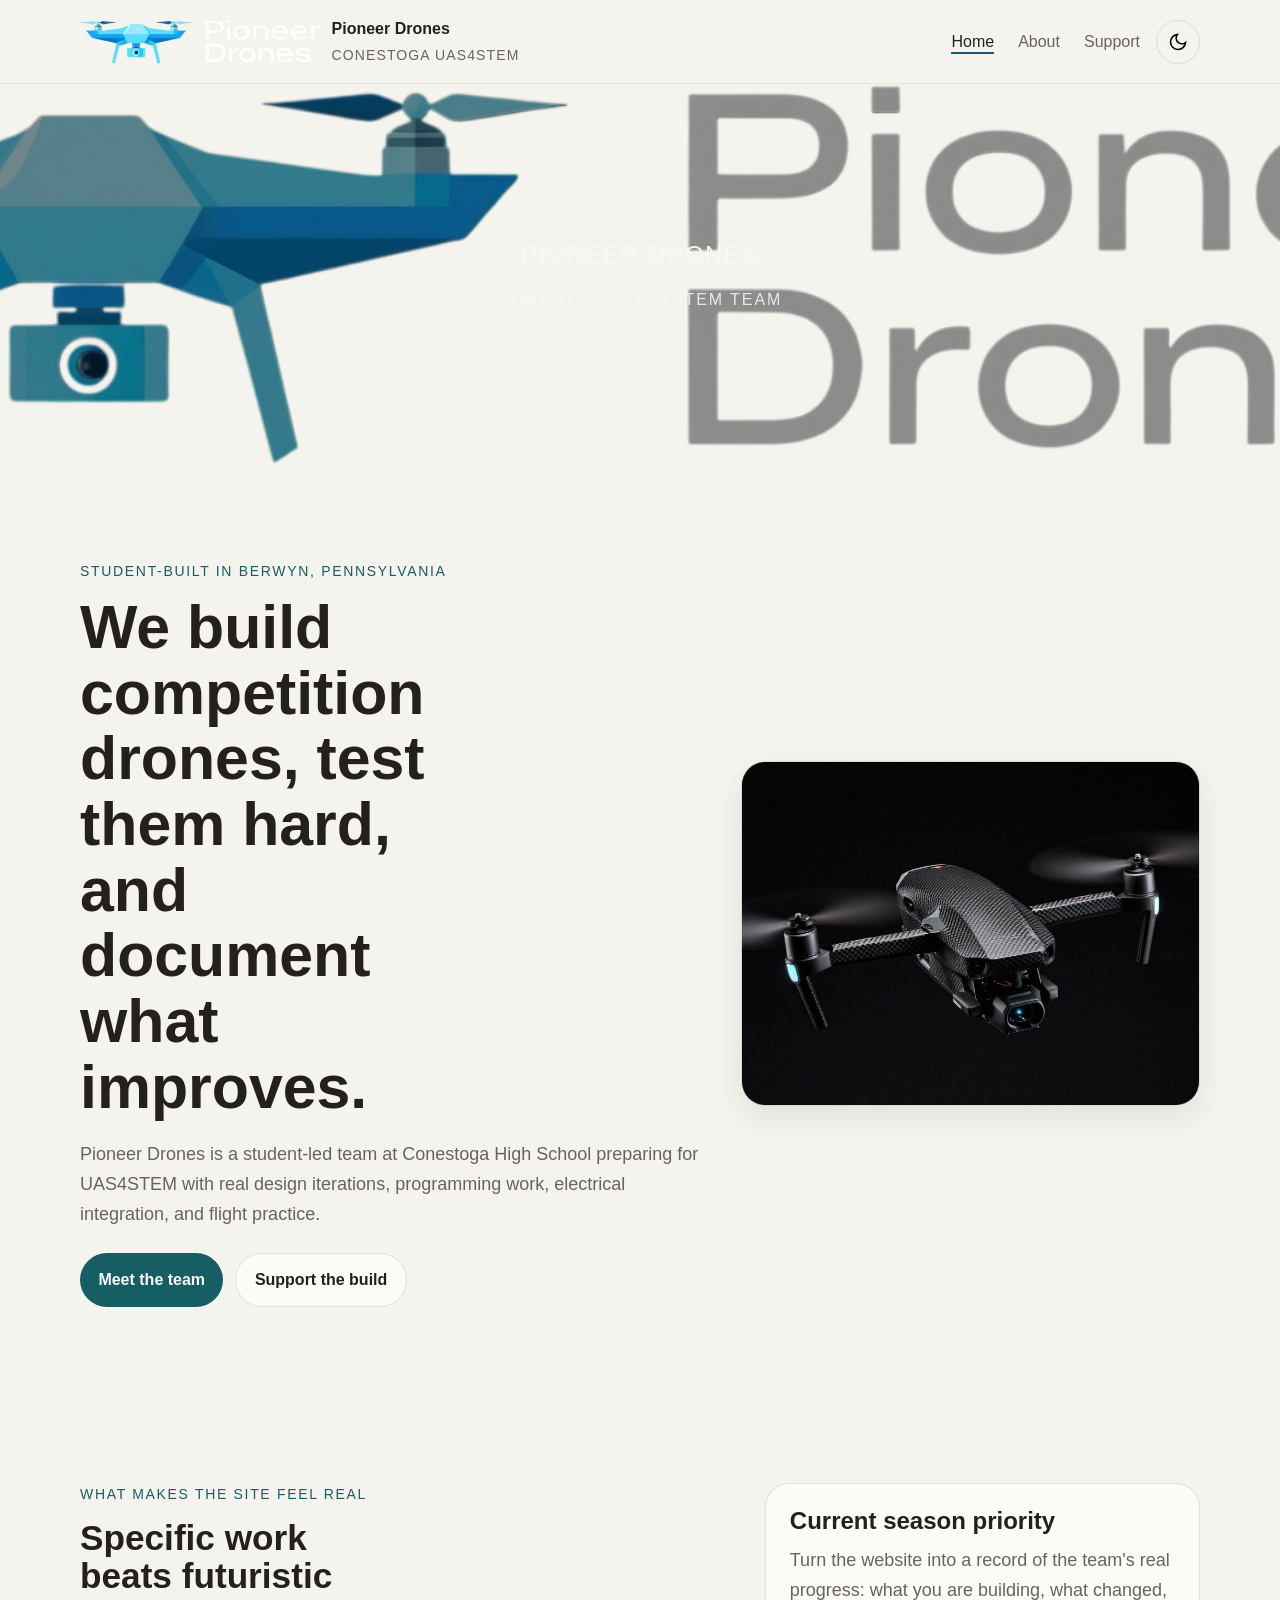
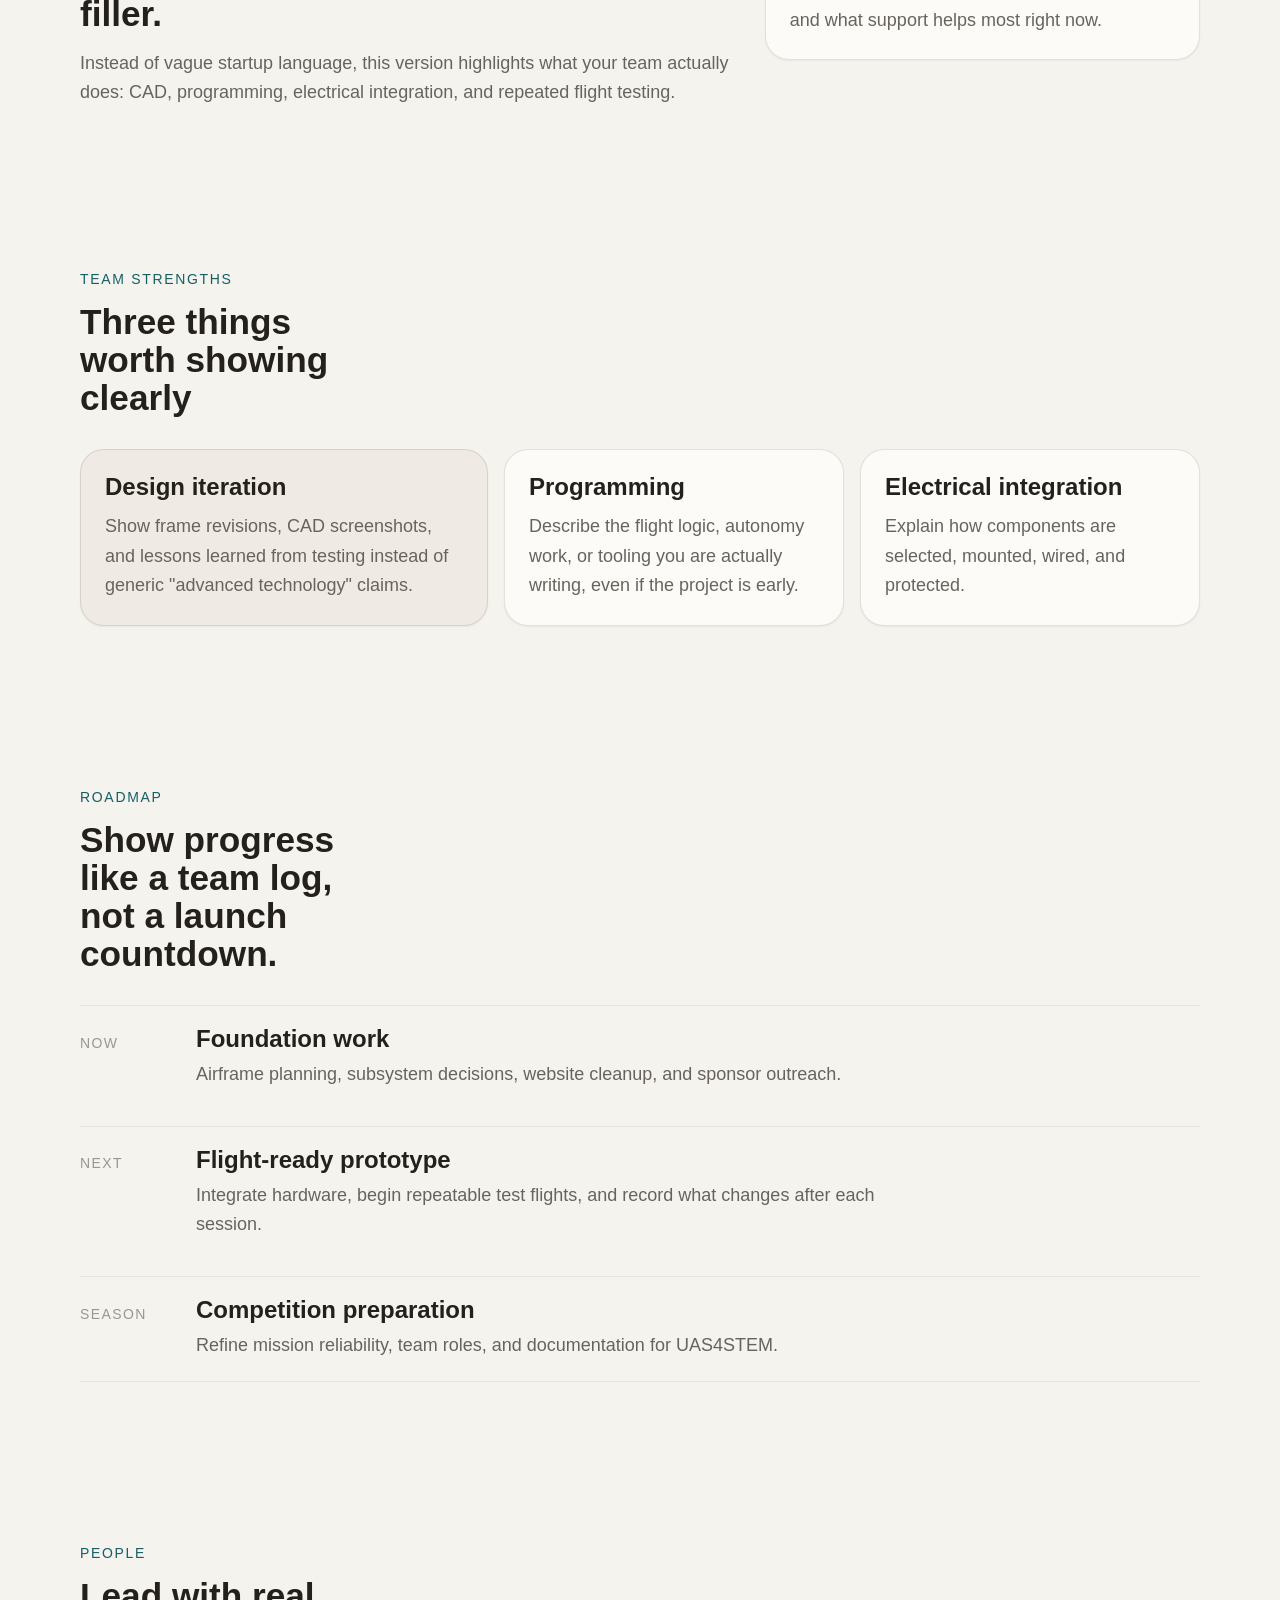
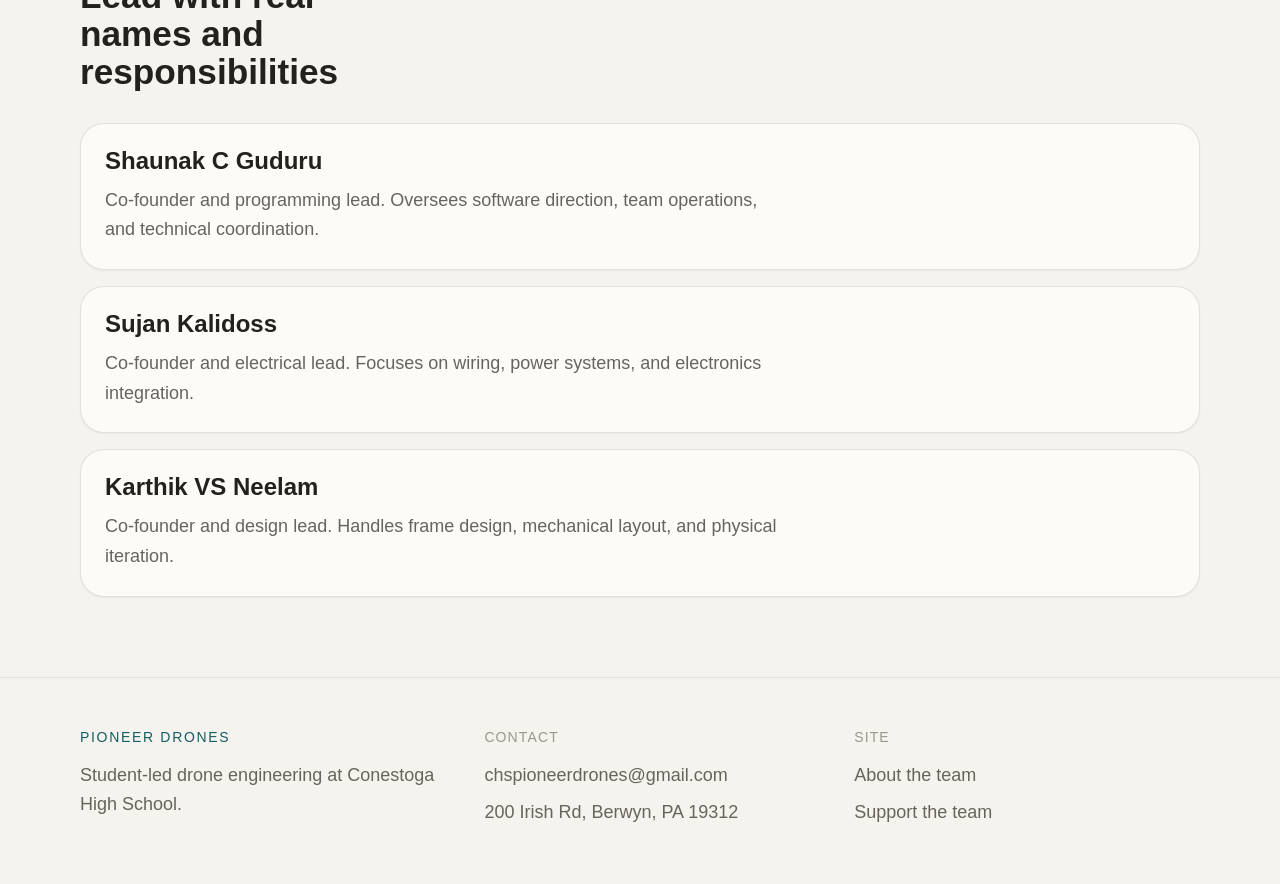
==== commit 32e78e00: "Update index.html" ====
--- a/index.html
+++ b/index.html
@@ -5,10 +5,10 @@
 <meta name="viewport" content="width=device-width, initial-scale=1.0">
 <title>Pioneer Drones | Conestoga UAS4STEM Team</title>
 <meta name="description" content="Pioneer Drones is a student-led Conestoga High School team building, testing, and refining competition drones for UAS4STEM.">
-//fonts.googleapis.com">
-//fonts.gstatic.com" crossorigin>
-//api.fontshare.com/v2/css?f[]=satoshi@400,500,700&f[]=cabinet-grotesk@500,700,800&display=swap" rel="stylesheet">
-/style.css">
+<link rel="preconnect" href="https://fonts.googleapis.com">
+<link rel="preconnect" href="https://fonts.gstatic.com" crossorigin>
+<link href="https://api.fontshare.com/v2/css?f[]=satoshi@400,500,700&f[]=cabinet-grotesk@500,700,800&display=swap" rel="stylesheet">
+<link rel="stylesheet" href="css/style.css">
 </head>
 <body>
 <a class="skip-link" href="#main">Skip to content</a>
@@ -21,9 +21,9 @@
 <nav class="primary-nav" aria-label="Primary navigation">
 <button class="nav-toggle" id="navToggle" aria-expanded="false" aria-controls="navMenu" aria-label="Open menu"><span></span><span></span><span></span></button>
 <ul class="nav-menu" id="navMenu">
-><a href="index.html" aria-current="page">Home</a></li>
-><a href="about.html">About</a></li>
-><a href="donate.html">Support</a></li>
+<li><a href="index.html" aria-current="page">Home</a></li>
+<li><a href="about.html">About</a></li>
+<li><a href="donate.html">Support</a></li>
 </ul>
 </nav>
 <button class="theme-toggle" data-theme-toggle aria-label="Switch color theme" type="button"><svg width="20" height="20" viewBox="0 0 24 24" fill="none" stroke="currentColor" stroke-width="2"><path d="M21 12.79A9 9 0 1 1 11.21 3 7 7 0 0 0 21 12.79z"></path></svg></button>
--- a/css/style.css
+++ b/css/style.css
@@ -0,0 +1,411 @@
+:root, [data-theme="light"] {
+  --text-xs: clamp(0.75rem, 0.7rem + 0.25vw, 0.875rem);
+  --text-sm: clamp(0.875rem, 0.8rem + 0.35vw, 1rem);
+  --text-base: clamp(1rem, 0.95rem + 0.25vw, 1.125rem);
+  --text-lg: clamp(1.125rem, 1rem + 0.75vw, 1.5rem);
+  --text-xl: clamp(1.5rem, 1.2rem + 1.25vw, 2.25rem);
+  --text-2xl: clamp(2.2rem, 1.4rem + 3vw, 4.4rem);
+  --space-1: 0.25rem; --space-2: 0.5rem; --space-3: 0.75rem; --space-4: 1rem;
+  --space-5: 1.25rem; --space-6: 1.5rem; --space-8: 2rem; --space-10: 2.5rem;
+  --space-12: 3rem; --space-16: 4rem; --space-20: 5rem; --space-24: 6rem;
+  --color-bg: #f5f3ee; --color-surface: #fcfbf8; --color-surface-2: #efebe4;
+  --color-surface-offset: #e5e0d8; --color-border: rgba(40,37,29,0.12);
+  --color-divider: rgba(40,37,29,0.08); --color-text: #24211c;
+  --color-text-muted: #68645d; --color-text-faint: #9b968e;
+  --color-primary: #155e63; --color-primary-hover: #104b4f;
+  --color-text-inverse: #f8f7f3;
+  --radius-sm: 0.375rem; --radius-md: 0.75rem; --radius-lg: 1rem; --radius-xl: 1.5rem; --radius-full: 999px;
+  --shadow-sm: 0 1px 2px rgba(24,21,16,0.05); --shadow-md: 0 12px 30px rgba(24,21,16,0.08);
+  --content-wide: 1120px; --content-narrow: 760px;
+  --font-display: 'Cabinet Grotesk','Inter',sans-serif;
+  --font-body: 'Satoshi','Inter',sans-serif;
+  --transition-interactive: 180ms cubic-bezier(0.16,1,0.3,1);
+}
+[data-theme="dark"] {
+  --color-bg: #171614; --color-surface: #1d1c1a; --color-surface-2: #23211f;
+  --color-surface-offset: #2b2825; --color-border: rgba(244,241,235,0.12);
+  --color-divider: rgba(244,241,235,0.08); --color-text: #ece9e2;
+  --color-text-muted: #b3aea6; --color-text-faint: #817b74;
+  --color-primary: #69aab0; --color-primary-hover: #88bcc1;
+  --color-text-inverse: #181715;
+  --shadow-sm: 0 1px 2px rgba(0,0,0,0.18); --shadow-md: 0 12px 30px rgba(0,0,0,0.28);
+}
+@media (prefers-color-scheme: dark) {
+  :root:not([data-theme]) {
+    --color-bg: #171614; --color-surface: #1d1c1a; --color-surface-2: #23211f;
+    --color-surface-offset: #2b2825; --color-border: rgba(244,241,235,0.12);
+    --color-divider: rgba(244,241,235,0.08); --color-text: #ece9e2;
+    --color-text-muted: #b3aea6; --color-text-faint: #817b74;
+    --color-primary: #69aab0; --color-primary-hover: #88bcc1;
+    --color-text-inverse: #181715;
+  }
+}
+*,*::before,*::after{box-sizing:border-box;margin:0;padding:0}
+html{scroll-behavior:smooth;-webkit-text-size-adjust:none;text-size-adjust:none}
+body{min-height:100dvh;font-family:var(--font-body);font-size:var(--text-base);line-height:1.65;background:var(--color-bg);color:var(--color-text)}
+img,svg{display:block;max-width:100%}
+a{color:inherit;text-decoration:none}
+button,input,textarea,select{font:inherit}
+button{border:0;background:none;cursor:pointer}
+p{max-width:68ch;color:var(--color-text-muted)}
+h1,h2,h3{font-family:var(--font-display);line-height:1.08;color:var(--color-text)}
+:focus-visible{outline:2px solid var(--color-primary);outline-offset:3px;border-radius:var(--radius-sm)}
+.skip-link{position:absolute;left:var(--space-4);top:-3rem;background:var(--color-primary);color:var(--color-text-inverse);padding:var(--space-2) var(--space-3);border-radius:var(--radius-sm);z-index:100}
+.skip-link:focus{top:var(--space-4)}
+.shell{width:min(calc(100% - 2rem),var(--content-wide));margin:0 auto}
+.narrow{max-width:var(--content-narrow)}
+.site-header{position:sticky;top:0;z-index:50;background:color-mix(in srgb, var(--color-bg) 86%, transparent);backdrop-filter:blur(14px);border-bottom:1px solid var(--color-divider)}
+.header-inner{display:grid;grid-template-columns:auto 1fr auto;gap:var(--space-4);align-items:center;padding:var(--space-4) 0}
+.brand{display:inline-flex;align-items:center;gap:var(--space-3)}
+.brand-mark{width:2.75rem;height:2.75rem;color:var(--color-primary)}
+.brand-text{display:grid;gap:.1rem}
+.brand-text strong{font-family:var(--font-display);font-size:var(--text-sm);color:var(--color-text)}
+.brand-text span{font-size:var(--text-xs);color:var(--color-text-muted);text-transform:uppercase;letter-spacing:.08em}
+.primary-nav{justify-self:end}
+.nav-menu{display:flex;align-items:center;gap:var(--space-6);list-style:none}
+.nav-menu a{font-size:var(--text-sm);color:var(--color-text-muted)}
+.nav-menu a[aria-current="page"],.nav-menu a:hover{color:var(--color-text)}
+.nav-toggle{display:none;flex-direction:column;gap:.28rem;padding:var(--space-2)}
+.nav-toggle span{width:1.4rem;height:2px;border-radius:var(--radius-full);background:var(--color-text)}
+.theme-toggle{width:2.75rem;height:2.75rem;border:1px solid var(--color-border);border-radius:var(--radius-full);display:inline-flex;align-items:center;justify-content:center}
+.theme-toggle:hover{background:var(--color-surface-2)}
+.hero,.page-hero{padding-block:clamp(var(--space-16),10vw,var(--space-24))}
+.hero{display:grid;grid-template-columns:1.4fr .8fr;gap:var(--space-10);align-items:end}
+.eyebrow{font-size:var(--text-xs);letter-spacing:.12em;text-transform:uppercase;color:var(--color-primary);margin-bottom:var(--space-3)}
+.hero h1,.page-hero h1{font-size:var(--text-2xl);max-width:12ch;margin-bottom:var(--space-5)}
+.hero-text,.page-hero p:last-child{font-size:var(--text-base)}
+.hero-actions{display:flex;gap:var(--space-3);flex-wrap:wrap;margin-top:var(--space-6)}
+.hero-panel,.note-card,.info-card,.member-row,.support-panel{background:var(--color-surface);border:1px solid var(--color-border);border-radius:var(--radius-xl);box-shadow:var(--shadow-sm)}
+.hero-panel{padding:var(--space-6);display:grid;gap:var(--space-5)}
+.stat-block{padding-bottom:var(--space-5);border-bottom:1px solid var(--color-divider)}
+.stat-block:last-child{padding-bottom:0;border-bottom:0}
+.stat-label{display:block;margin-bottom:var(--space-2);font-size:var(--text-xs);text-transform:uppercase;letter-spacing:.08em;color:var(--color-text-faint)}
+.stat-block strong{font-family:var(--font-display);font-size:var(--text-lg);font-weight:700}
+.button{display:inline-flex;align-items:center;justify-content:center;min-height:44px;padding:.8rem 1.15rem;border-radius:var(--radius-full);font-size:var(--text-sm);font-weight:700;transition:transform var(--transition-interactive),background var(--transition-interactive),color var(--transition-interactive),border-color var(--transition-interactive)}
+.button:hover{transform:translateY(-1px)}
+.button-primary{background:var(--color-primary);color:var(--color-text-inverse)}
+.button-primary:hover{background:var(--color-primary-hover)}
+.button-secondary{border:1px solid var(--color-border);background:var(--color-surface)}
+.button-secondary:hover{background:var(--color-surface-2)}
+.section{padding-block:clamp(var(--space-12),8vw,var(--space-20))}
+.section-heading{margin-bottom:var(--space-8)}
+.section-heading h2,.split-section h2{font-size:var(--text-xl);max-width:16ch;margin-bottom:var(--space-4)}
+.split-section{display:grid;grid-template-columns:1.2fr .8fr;gap:var(--space-8);align-items:start}
+.note-card,.info-card,.support-panel,.support-card,.member-row{padding:var(--space-6)}
+.note-card h3,.info-card h3,.member-row h3,.support-panel h2{font-size:var(--text-lg);margin-bottom:var(--space-3)}
+.card-grid{display:grid;gap:var(--space-4)}
+.card-grid-uneven{grid-template-columns:1.2fr 1fr 1fr}
+.info-card-large{background:var(--color-surface-2)}
+.timeline-section .narrow{margin-bottom:var(--space-8)}
+.timeline-list{display:grid;gap:var(--space-4)}
+.timeline-item{display:grid;grid-template-columns:96px 1fr;gap:var(--space-5);padding:var(--space-5) 0;border-top:1px solid var(--color-divider)}
+.timeline-item:last-child{border-bottom:1px solid var(--color-divider)}
+.timeline-date{font-size:var(--text-xs);text-transform:uppercase;letter-spacing:.1em;color:var(--color-text-faint);padding-top:.35rem}
+.timeline-item h3{font-size:var(--text-lg);margin-bottom:var(--space-2)}
+.member-list,.stack-grid{display:grid;gap:var(--space-4)}
+.check-list{display:grid;gap:var(--space-3)}
+.check-list p{padding:var(--space-4) var(--space-5);border:1px solid var(--color-border);border-radius:var(--radius-lg);background:var(--color-surface)}
+.support-layout{display:grid;grid-template-columns:1fr .9fr;gap:var(--space-6)}
+.site-footer{padding:var(--space-12) 0;border-top:1px solid var(--color-divider)}
+.footer-grid{display:grid;grid-template-columns:1.1fr 1fr 1fr;gap:var(--space-6)}
+.footer-label{font-size:var(--text-xs);text-transform:uppercase;letter-spacing:.08em;color:var(--color-text-faint);margin-bottom:var(--space-3)}
+.site-footer a{display:block;margin-bottom:var(--space-2);color:var(--color-text-muted)}
+.site-footer a:hover{color:var(--color-text)}
+@media (max-width:900px){
+  .header-inner{grid-template-columns:auto auto auto}
+  .primary-nav{position:relative}
+  .nav-toggle{display:inline-flex}
+  .nav-menu{display:none;position:absolute;right:0;top:calc(100% + var(--space-3));min-width:12rem;padding:var(--space-4);border:1px solid var(--color-border);border-radius:var(--radius-lg);background:var(--color-surface);box-shadow:var(--shadow-md);flex-direction:column;align-items:flex-start;gap:var(--space-3)}
+  .nav-menu.open{display:flex}
+  .hero,.split-section,.support-layout,.footer-grid,.card-grid-uneven{grid-template-columns:1fr}
+  .hero h1,.page-hero h1{max-width:14ch}
+}
+@media (max-width:640px){
+  .shell{width:min(calc(100% - 1.25rem),var(--content-wide))}
+  .header-inner{gap:var(--space-2)}
+  .brand-text span{display:none}
+  .hero-actions{flex-direction:column;align-items:stretch}
+  .button{width:100%}
+  .timeline-item{grid-template-columns:1fr;gap:var(--space-2)}
+}
+@media (prefers-reduced-motion:reduce){
+  *,*::before,*::after{animation-duration:.01ms!important;animation-iteration-count:1!important;transition-duration:.01ms!important;scroll-behavior:auto!important}
+}
+
+/* Hero image layout */
+.hero-with-image {
+  grid-template-columns: 1.15fr 0.85fr;
+  gap: var(--space-10);
+  align-items: center;
+}
+.hero-media {
+  border-radius: var(--radius-xl);
+  overflow: hidden;
+  box-shadow: var(--shadow-md);
+  border: 1px solid var(--color-border);
+}
+.hero-media img {
+  width: 100%;
+  height: 100%;
+  object-fit: cover;
+  aspect-ratio: 4 / 3;
+}
+@media (max-width: 900px) {
+  .hero-with-image {
+    grid-template-columns: 1fr;
+  }
+  .hero-media {
+    order: -1;
+  }
+  .hero-media img {
+    aspect-ratio: 16 / 9;
+  }
+}
+
+/* Header logo image */
+.brand-logo {
+  height: 2.75rem;
+  width: auto;
+  object-fit: contain;
+}
+
+/* Big logo banner with overlay text */
+.logo-banner {
+  position: relative;
+  width: 100%;
+  max-height: 380px;
+  overflow: hidden;
+}
+.logo-banner-img {
+  width: 100%;
+  height: 380px;
+  object-fit: cover;
+  filter: brightness(0.55);
+}
+.logo-banner-text {
+  position: absolute;
+  inset: 0;
+  display: flex;
+  flex-direction: column;
+  align-items: center;
+  justify-content: center;
+  text-align: center;
+  color: var(--color-text-inverse);
+}
+.logo-banner-text .eyebrow {
+  color: var(--color-text-inverse);
+  font-size: var(--text-lg);
+  letter-spacing: 0.06em;
+}
+.logo-banner-sub {
+  font-size: var(--text-sm);
+  text-transform: uppercase;
+  letter-spacing: 0.12em;
+  color: var(--color-text-inverse);
+  opacity: 0.85;
+}
+
+/* Scroll reveal animation */
+.reveal {
+  opacity: 0;
+  transform: translateY(24px);
+  transition: opacity 700ms cubic-bezier(0.16, 1, 0.3, 1), transform 700ms cubic-bezier(0.16, 1, 0.3, 1);
+}
+.reveal.is-visible {
+  opacity: 1;
+  transform: translateY(0);
+}
+
+/* Hover effects across the site */
+.nav-menu a {
+  position: relative;
+}
+.nav-menu a::after {
+  content: '';
+  position: absolute;
+  left: 0;
+  bottom: -4px;
+  width: 0;
+  height: 2px;
+  background: var(--color-primary);
+  transition: width 220ms ease;
+}
+.nav-menu a:hover::after,
+.nav-menu a[aria-current="page"]::after {
+  width: 100%;
+}
+
+.info-card,
+.note-card,
+.member-row,
+.timeline-item {
+  transition: transform 220ms cubic-bezier(0.16, 1, 0.3, 1), box-shadow 220ms cubic-bezier(0.16, 1, 0.3, 1), border-color 220ms ease;
+}
+.info-card:hover,
+.note-card:hover,
+.member-row:hover {
+  transform: translateY(-4px);
+  box-shadow: var(--shadow-md);
+  border-color: var(--color-primary);
+}
+.timeline-item:hover {
+  transform: translateX(4px);
+}
+
+.button {
+  transition: transform 180ms cubic-bezier(0.16, 1, 0.3, 1), box-shadow 180ms ease, background 180ms ease;
+}
+.button:hover {
+  transform: translateY(-2px) scale(1.02);
+  box-shadow: var(--shadow-md);
+}
+
+.hero-media img {
+  transition: transform 500ms cubic-bezier(0.16, 1, 0.3, 1);
+}
+.hero-media:hover img {
+  transform: scale(1.03);
+}
+
+.theme-toggle,
+.nav-toggle {
+  transition: transform 180ms ease, background 180ms ease;
+}
+.theme-toggle:hover {
+  transform: rotate(20deg);
+}
+.nav-toggle:hover {
+  transform: scale(1.08);
+}
+
+@media (prefers-reduced-motion: reduce) {
+  .reveal {
+    opacity: 1;
+    transform: none;
+    transition: none;
+  }
+}
+
+/* Header logo image */
+.brand-logo {
+  height: 2.75rem;
+  width: auto;
+  object-fit: contain;
+}
+
+/* Big logo banner with overlay text */
+.logo-banner {
+  position: relative;
+  width: 100%;
+  max-height: 380px;
+  overflow: hidden;
+}
+.logo-banner-img {
+  width: 100%;
+  height: 380px;
+  object-fit: cover;
+  filter: brightness(0.55);
+}
+.logo-banner-text {
+  position: absolute;
+  inset: 0;
+  display: flex;
+  flex-direction: column;
+  align-items: center;
+  justify-content: center;
+  text-align: center;
+  color: var(--color-text-inverse);
+}
+.logo-banner-text .eyebrow {
+  color: var(--color-text-inverse);
+  font-size: var(--text-lg);
+  letter-spacing: 0.06em;
+}
+.logo-banner-sub {
+  font-size: var(--text-sm);
+  text-transform: uppercase;
+  letter-spacing: 0.12em;
+  color: var(--color-text-inverse);
+  opacity: 0.85;
+}
+
+/* Scroll reveal animation */
+.reveal {
+  opacity: 0;
+  transform: translateY(24px);
+  transition: opacity 700ms cubic-bezier(0.16, 1, 0.3, 1), transform 700ms cubic-bezier(0.16, 1, 0.3, 1);
+}
+.reveal.is-visible {
+  opacity: 1;
+  transform: translateY(0);
+}
+
+/* Hover effects across the site */
+.nav-menu a {
+  position: relative;
+}
+.nav-menu a::after {
+  content: '';
+  position: absolute;
+  left: 0;
+  bottom: -4px;
+  width: 0;
+  height: 2px;
+  background: var(--color-primary);
+  transition: width 220ms ease;
+}
+.nav-menu a:hover::after,
+.nav-menu a[aria-current="page"]::after {
+  width: 100%;
+}
+
+.info-card,
+.note-card,
+.member-row,
+.timeline-item {
+  transition: transform 220ms cubic-bezier(0.16, 1, 0.3, 1), box-shadow 220ms cubic-bezier(0.16, 1, 0.3, 1), border-color 220ms ease;
+}
+.info-card:hover,
+.note-card:hover,
+.member-row:hover {
+  transform: translateY(-4px);
+  box-shadow: var(--shadow-md);
+  border-color: var(--color-primary);
+}
+.timeline-item:hover {
+  transform: translateX(4px);
+}
+
+.button {
+  transition: transform 180ms cubic-bezier(0.16, 1, 0.3, 1), box-shadow 180ms ease, background 180ms ease;
+}
+.button:hover {
+  transform: translateY(-2px) scale(1.02);
+  box-shadow: var(--shadow-md);
+}
+
+.hero-media img {
+  transition: transform 500ms cubic-bezier(0.16, 1, 0.3, 1);
+}
+.hero-media:hover img {
+  transform: scale(1.03);
+}
+
+.theme-toggle,
+.nav-toggle {
+  transition: transform 180ms ease, background 180ms ease;
+}
+.theme-toggle:hover {
+  transform: rotate(20deg);
+}
+.nav-toggle:hover {
+  transform: scale(1.08);
+}
+
+@media (prefers-reduced-motion: reduce) {
+  .reveal {
+    opacity: 1;
+    transform: none;
+    transition: none;
+  }
+}
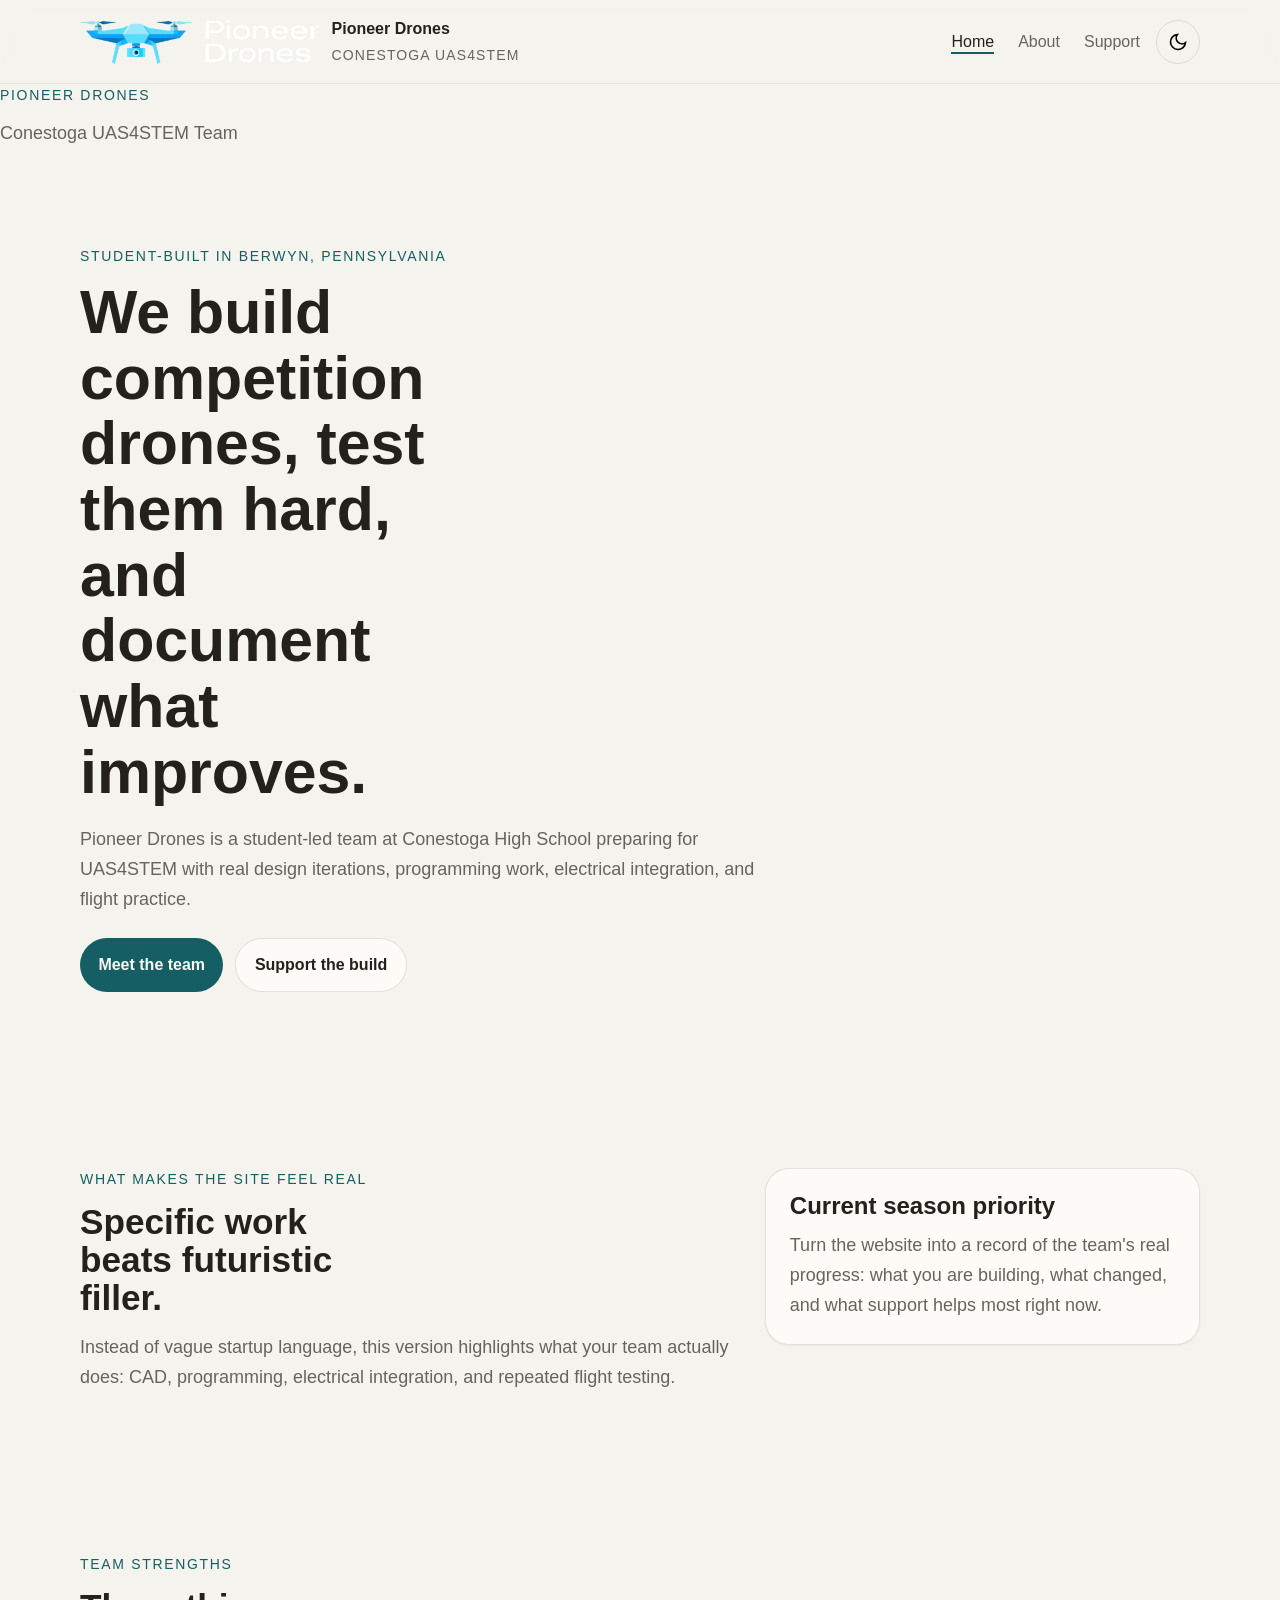
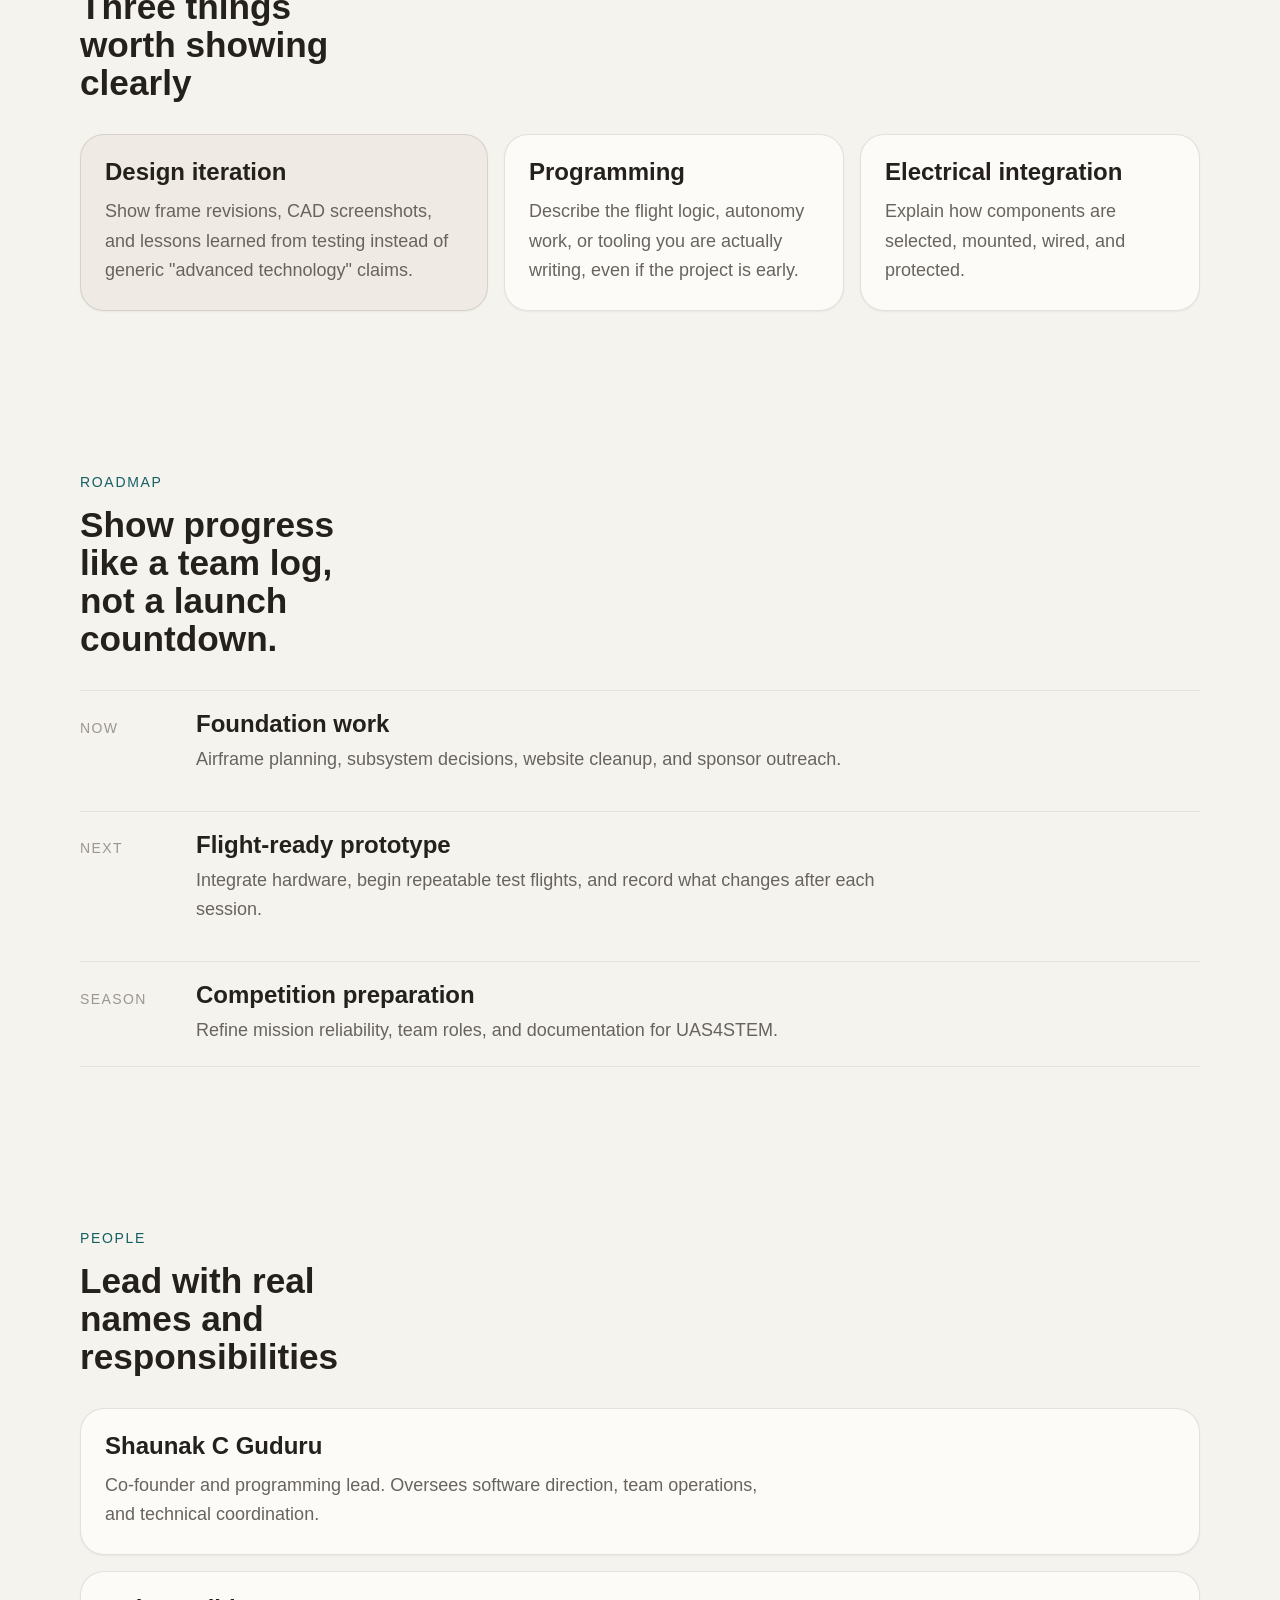
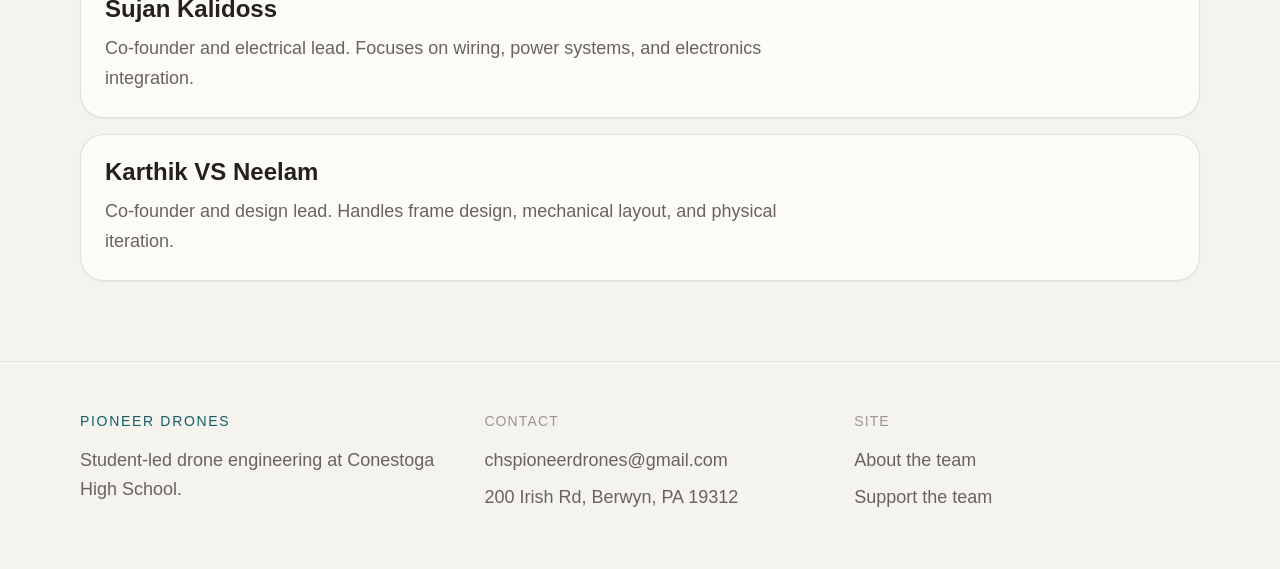
==== commit 2b76144d: "Update index.html" ====
--- a/index.html
+++ b/index.html
@@ -30,16 +30,17 @@
 </div>
 </header>
 
-<section class="logo-banner reveal">
-<img src="images/logo.png" alt="Pioneer Drones" class="logo-banner-img">
-<div class="logo-banner-text">
+<section class="parallax-hero">
+<div class="parallax-hero-img" id="parallaxImg" style="background-image:url('images/hero-drone.jpg')"></div>
+<div class="parallax-hero-overlay"></div>
+<div class="parallax-hero-text reveal">
 <p class="eyebrow">Pioneer Drones</p>
-<p class="logo-banner-sub">Conestoga UAS4STEM Team</p>
+<p class="parallax-hero-sub">Conestoga UAS4STEM Team</p>
 </div>
 </section>
 
 <main id="main">
-<section class="hero shell hero-with-image">
+<section class="hero shell">
 <div class="hero-copy reveal">
 <p class="eyebrow">Student-built in Berwyn, Pennsylvania</p>
 <h1>We build competition drones, test them hard, and document what improves.</h1>
@@ -48,9 +49,6 @@
 <a class="button button-primary" href="about.html">Meet the team</a>
 <a class="button button-secondary" href="donate.html">Support the build</a>
 </div>
-</div>
-<div class="hero-media reveal">
-<img src="images/hero-drone.jpg" alt="Pioneer Drones competition drone" width="720" height="540" loading="eager">
 </div>
 </section>
 
--- a/css/style.css
+++ b/css/style.css
@@ -409,3 +409,126 @@
     transition: none;
   }
 }
+/* Header logo image */
+.brand-logo {
+  height: 2.75rem;
+  width: auto;
+  object-fit: contain;
+}
+
+/* Big logo banner with overlay text */
+.logo-banner {
+  position: relative;
+  width: 100%;
+  max-height: 380px;
+  overflow: hidden;
+}
+.logo-banner-img {
+  width: 100%;
+  height: 380px;
+  object-fit: cover;
+  filter: brightness(0.55);
+}
+.logo-banner-text {
+  position: absolute;
+  inset: 0;
+  display: flex;
+  flex-direction: column;
+  align-items: center;
+  justify-content: center;
+  text-align: center;
+  color: var(--color-text-inverse);
+}
+.logo-banner-text .eyebrow {
+  color: var(--color-text-inverse);
+  font-size: var(--text-lg);
+  letter-spacing: 0.06em;
+}
+.logo-banner-sub {
+  font-size: var(--text-sm);
+  text-transform: uppercase;
+  letter-spacing: 0.12em;
+  color: var(--color-text-inverse);
+  opacity: 0.85;
+}
+
+/* Scroll reveal animation */
+.reveal {
+  opacity: 0;
+  transform: translateY(24px);
+  transition: opacity 700ms cubic-bezier(0.16, 1, 0.3, 1), transform 700ms cubic-bezier(0.16, 1, 0.3, 1);
+}
+.reveal.is-visible {
+  opacity: 1;
+  transform: translateY(0);
+}
+
+/* Hover effects across the site */
+.nav-menu a {
+  position: relative;
+}
+.nav-menu a::after {
+  content: '';
+  position: absolute;
+  left: 0;
+  bottom: -4px;
+  width: 0;
+  height: 2px;
+  background: var(--color-primary);
+  transition: width 220ms ease;
+}
+.nav-menu a:hover::after,
+.nav-menu a[aria-current="page"]::after {
+  width: 100%;
+}
+
+.info-card,
+.note-card,
+.member-row,
+.timeline-item {
+  transition: transform 220ms cubic-bezier(0.16, 1, 0.3, 1), box-shadow 220ms cubic-bezier(0.16, 1, 0.3, 1), border-color 220ms ease;
+}
+.info-card:hover,
+.note-card:hover,
+.member-row:hover {
+  transform: translateY(-4px);
+  box-shadow: var(--shadow-md);
+  border-color: var(--color-primary);
+}
+.timeline-item:hover {
+  transform: translateX(4px);
+}
+
+.button {
+  transition: transform 180ms cubic-bezier(0.16, 1, 0.3, 1), box-shadow 180ms ease, background 180ms ease;
+}
+.button:hover {
+  transform: translateY(-2px) scale(1.02);
+  box-shadow: var(--shadow-md);
+}
+
+.hero-media img {
+  transition: transform 500ms cubic-bezier(0.16, 1, 0.3, 1);
+}
+.hero-media:hover img {
+  transform: scale(1.03);
+}
+
+.theme-toggle,
+.nav-toggle {
+  transition: transform 180ms ease, background 180ms ease;
+}
+.theme-toggle:hover {
+  transform: rotate(20deg);
+}
+.nav-toggle:hover {
+  transform: scale(1.08);
+}
+
+@media (prefers-reduced-motion: reduce) {
+  .reveal {
+    opacity: 1;
+    transform: none;
+    transition: none;
+  }
+}
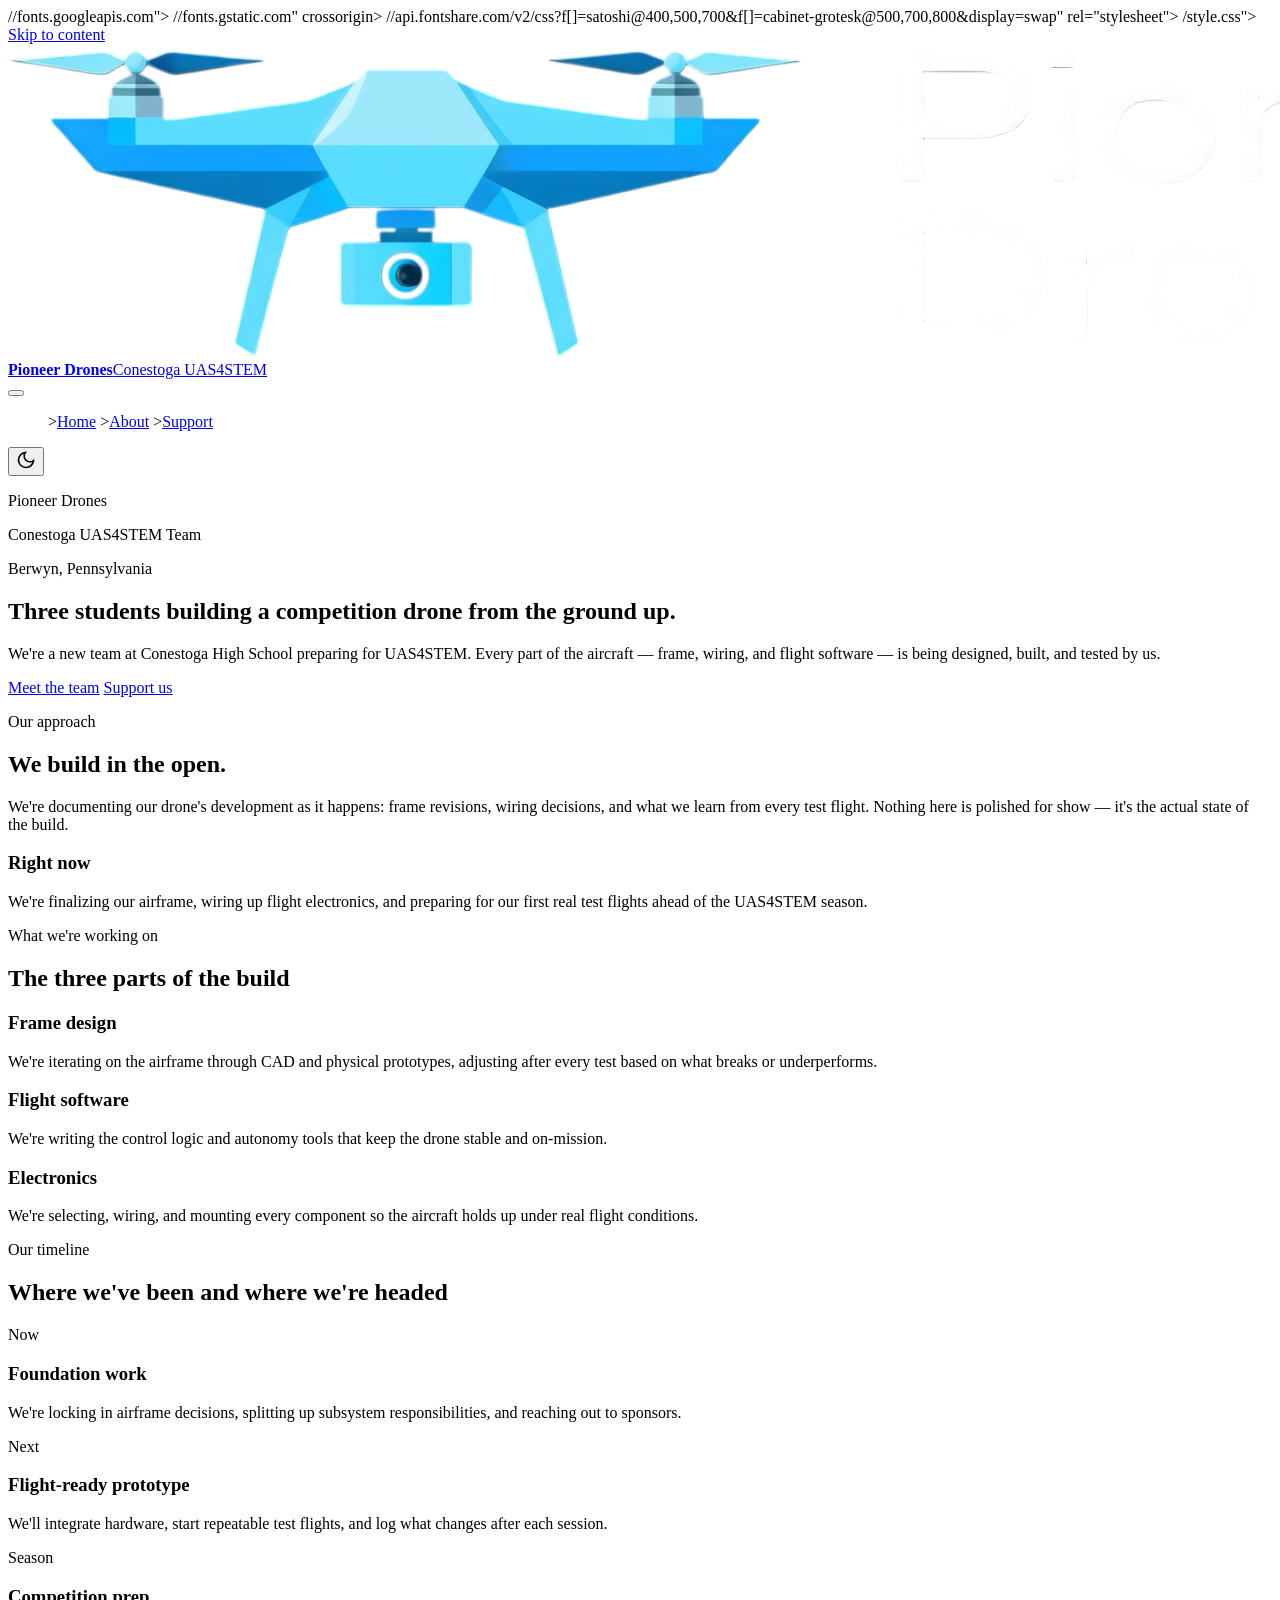
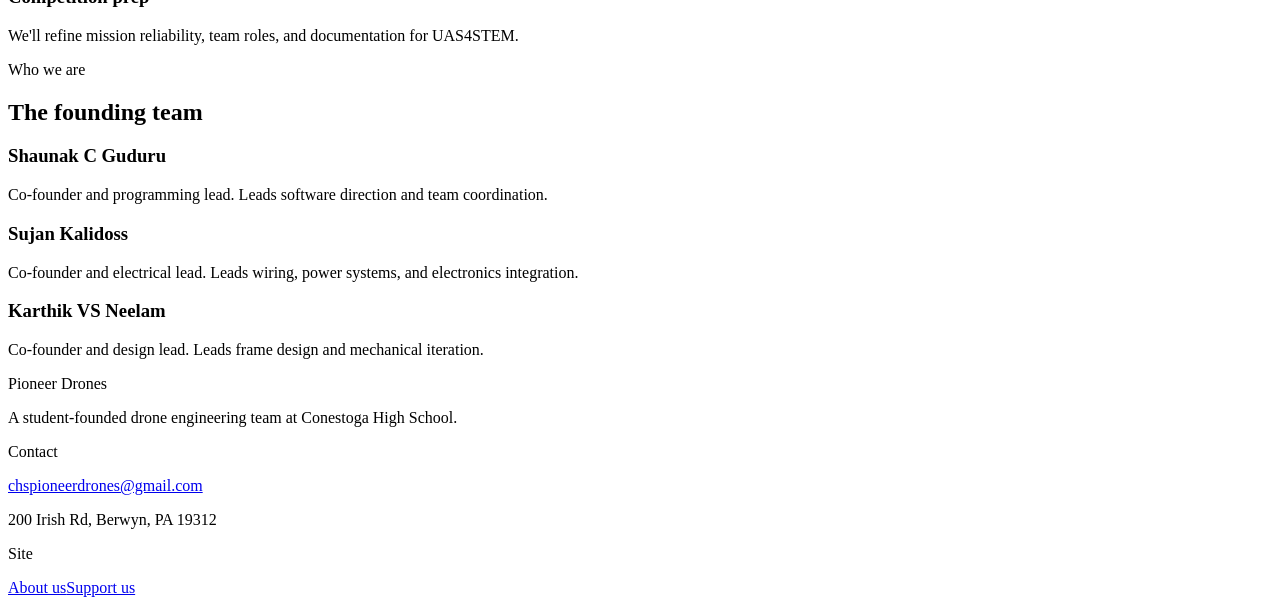
==== commit 46e65901: "Update index.html" ====
--- a/index.html
+++ b/index.html
@@ -5,10 +5,10 @@
 <meta name="viewport" content="width=device-width, initial-scale=1.0">
 <title>Pioneer Drones | Conestoga UAS4STEM Team</title>
 <meta name="description" content="Pioneer Drones is a student-led Conestoga High School team building, testing, and refining competition drones for UAS4STEM.">
-<link rel="preconnect" href="https://fonts.googleapis.com">
-<link rel="preconnect" href="https://fonts.gstatic.com" crossorigin>
-<link href="https://api.fontshare.com/v2/css?f[]=satoshi@400,500,700&f[]=cabinet-grotesk@500,700,800&display=swap" rel="stylesheet">
-<link rel="stylesheet" href="css/style.css">
+//fonts.googleapis.com">
+//fonts.gstatic.com" crossorigin>
+//api.fontshare.com/v2/css?f[]=satoshi@400,500,700&f[]=cabinet-grotesk@500,700,800&display=swap" rel="stylesheet">
+/style.css">
 </head>
 <body>
 <a class="skip-link" href="#main">Skip to content</a>
@@ -21,9 +21,9 @@
 <nav class="primary-nav" aria-label="Primary navigation">
 <button class="nav-toggle" id="navToggle" aria-expanded="false" aria-controls="navMenu" aria-label="Open menu"><span></span><span></span><span></span></button>
 <ul class="nav-menu" id="navMenu">
-<li><a href="index.html" aria-current="page">Home</a></li>
-<li><a href="about.html">About</a></li>
-<li><a href="donate.html">Support</a></li>
+><a href="index.html" aria-current="page">Home</a></li>
+><a href="about.html">About</a></li>
+><a href="donate.html">Support</a></li>
 </ul>
 </nav>
 <button class="theme-toggle" data-theme-toggle aria-label="Switch color theme" type="button"><svg width="20" height="20" viewBox="0 0 24 24" fill="none" stroke="currentColor" stroke-width="2"><path d="M21 12.79A9 9 0 1 1 11.21 3 7 7 0 0 0 21 12.79z"></path></svg></button>
@@ -42,61 +42,61 @@
 <main id="main">
 <section class="hero shell">
 <div class="hero-copy reveal">
-<p class="eyebrow">Student-built in Berwyn, Pennsylvania</p>
-<h1>We build competition drones, test them hard, and document what improves.</h1>
-<p class="hero-text">Pioneer Drones is a student-led team at Conestoga High School preparing for UAS4STEM with real design iterations, programming work, electrical integration, and flight practice.</p>
+<p class="eyebrow">Berwyn, Pennsylvania</p>
+<h1>Three students building a competition drone from the ground up.</h1>
+<p class="hero-text">We're a new team at Conestoga High School preparing for UAS4STEM. Every part of the aircraft — frame, wiring, and flight software — is being designed, built, and tested by us.</p>
 <div class="hero-actions">
 <a class="button button-primary" href="about.html">Meet the team</a>
-<a class="button button-secondary" href="donate.html">Support the build</a>
+<a class="button button-secondary" href="donate.html">Support us</a>
 </div>
 </div>
 </section>
 
 <section class="section shell split-section">
 <div class="reveal">
-<p class="eyebrow">What makes the site feel real</p>
-<h2>Specific work beats futuristic filler.</h2>
-<p>Instead of vague startup language, this version highlights what your team actually does: CAD, programming, electrical integration, and repeated flight testing.</p>
+<p class="eyebrow">Our approach</p>
+<h2>We build in the open.</h2>
+<p>We're documenting our drone's development as it happens: frame revisions, wiring decisions, and what we learn from every test flight. Nothing here is polished for show — it's the actual state of the build.</p>
 </div>
 <div class="note-card reveal">
-<h3>Current season priority</h3>
-<p>Turn the website into a record of the team's real progress: what you are building, what changed, and what support helps most right now.</p>
+<h3>Right now</h3>
+<p>We're finalizing our airframe, wiring up flight electronics, and preparing for our first real test flights ahead of the UAS4STEM season.</p>
 </div>
 </section>
 
 <section class="section shell">
-<div class="section-heading reveal"><p class="eyebrow">Team strengths</p><h2>Three things worth showing clearly</h2></div>
+<div class="section-heading reveal"><p class="eyebrow">What we're working on</p><h2>The three parts of the build</h2></div>
 <div class="card-grid card-grid-uneven">
-<article class="info-card info-card-large reveal"><h3>Design iteration</h3><p>Show frame revisions, CAD screenshots, and lessons learned from testing instead of generic "advanced technology" claims.</p></article>
-<article class="info-card reveal"><h3>Programming</h3><p>Describe the flight logic, autonomy work, or tooling you are actually writing, even if the project is early.</p></article>
-<article class="info-card reveal"><h3>Electrical integration</h3><p>Explain how components are selected, mounted, wired, and protected.</p></article>
+<article class="info-card info-card-large reveal"><h3>Frame design</h3><p>We're iterating on the airframe through CAD and physical prototypes, adjusting after every test based on what breaks or underperforms.</p></article>
+<article class="info-card reveal"><h3>Flight software</h3><p>We're writing the control logic and autonomy tools that keep the drone stable and on-mission.</p></article>
+<article class="info-card reveal"><h3>Electronics</h3><p>We're selecting, wiring, and mounting every component so the aircraft holds up under real flight conditions.</p></article>
 </div>
 </section>
 
 <section class="section shell timeline-section">
-<div class="section-heading narrow reveal"><p class="eyebrow">Roadmap</p><h2>Show progress like a team log, not a launch countdown.</h2></div>
+<div class="section-heading narrow reveal"><p class="eyebrow">Our timeline</p><h2>Where we've been and where we're headed</h2></div>
 <div class="timeline-list">
-<article class="timeline-item reveal"><span class="timeline-date">Now</span><div><h3>Foundation work</h3><p>Airframe planning, subsystem decisions, website cleanup, and sponsor outreach.</p></div></article>
-<article class="timeline-item reveal"><span class="timeline-date">Next</span><div><h3>Flight-ready prototype</h3><p>Integrate hardware, begin repeatable test flights, and record what changes after each session.</p></div></article>
-<article class="timeline-item reveal"><span class="timeline-date">Season</span><div><h3>Competition preparation</h3><p>Refine mission reliability, team roles, and documentation for UAS4STEM.</p></div></article>
+<article class="timeline-item reveal"><span class="timeline-date">Now</span><div><h3>Foundation work</h3><p>We're locking in airframe decisions, splitting up subsystem responsibilities, and reaching out to sponsors.</p></div></article>
+<article class="timeline-item reveal"><span class="timeline-date">Next</span><div><h3>Flight-ready prototype</h3><p>We'll integrate hardware, start repeatable test flights, and log what changes after each session.</p></div></article>
+<article class="timeline-item reveal"><span class="timeline-date">Season</span><div><h3>Competition prep</h3><p>We'll refine mission reliability, team roles, and documentation for UAS4STEM.</p></div></article>
 </div>
 </section>
 
 <section class="section shell members-section">
-<div class="section-heading reveal"><p class="eyebrow">People</p><h2>Lead with real names and responsibilities</h2></div>
+<div class="section-heading reveal"><p class="eyebrow">Who we are</p><h2>The founding team</h2></div>
 <div class="member-list">
-<article class="member-row reveal"><h3>Shaunak C Guduru</h3><p>Co-founder and programming lead. Oversees software direction, team operations, and technical coordination.</p></article>
-<article class="member-row reveal"><h3>Sujan Kalidoss</h3><p>Co-founder and electrical lead. Focuses on wiring, power systems, and electronics integration.</p></article>
-<article class="member-row reveal"><h3>Karthik VS Neelam</h3><p>Co-founder and design lead. Handles frame design, mechanical layout, and physical iteration.</p></article>
+<article class="member-row reveal"><h3>Shaunak C Guduru</h3><p>Co-founder and programming lead. Leads software direction and team coordination.</p></article>
+<article class="member-row reveal"><h3>Sujan Kalidoss</h3><p>Co-founder and electrical lead. Leads wiring, power systems, and electronics integration.</p></article>
+<article class="member-row reveal"><h3>Karthik VS Neelam</h3><p>Co-founder and design lead. Leads frame design and mechanical iteration.</p></article>
 </div>
 </section>
 </main>
 
 <footer class="site-footer">
 <div class="shell footer-grid">
-<div><p class="eyebrow">Pioneer Drones</p><p>Student-led drone engineering at Conestoga High School.</p></div>
+<div><p class="eyebrow">Pioneer Drones</p><p>A student-founded drone engineering team at Conestoga High School.</p></div>
 <div><p class="footer-label">Contact</p><a href="mailto:chspioneerdrones@gmail.com">chspioneerdrones@gmail.com</a><p>200 Irish Rd, Berwyn, PA 19312</p></div>
-<div><p class="footer-label">Site</p><a href="about.html">About the team</a><a href="donate.html">Support the team</a></div>
+<div><p class="footer-label">Site</p><a href="about.html">About us</a><a href="donate.html">Support us</a></div>
 </div>
 </footer>
 <script src="js/main.js" defer></script>
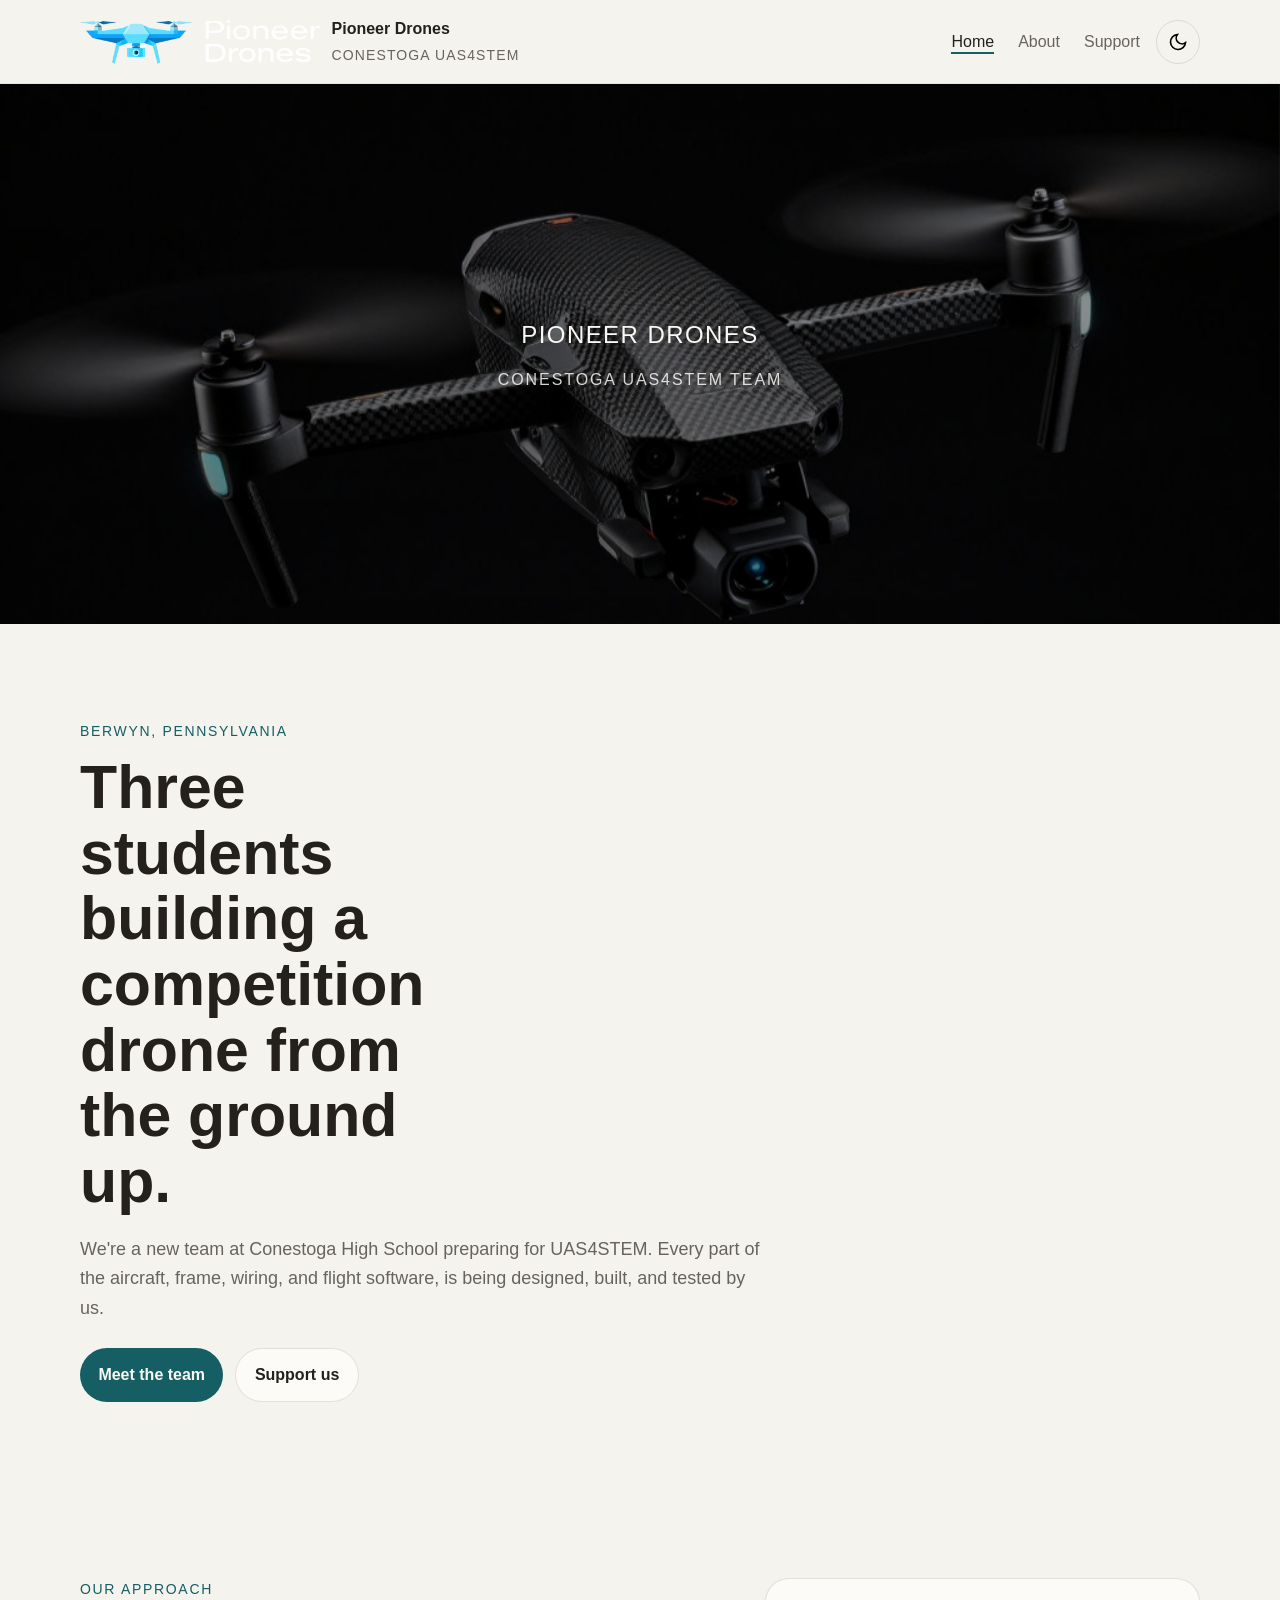
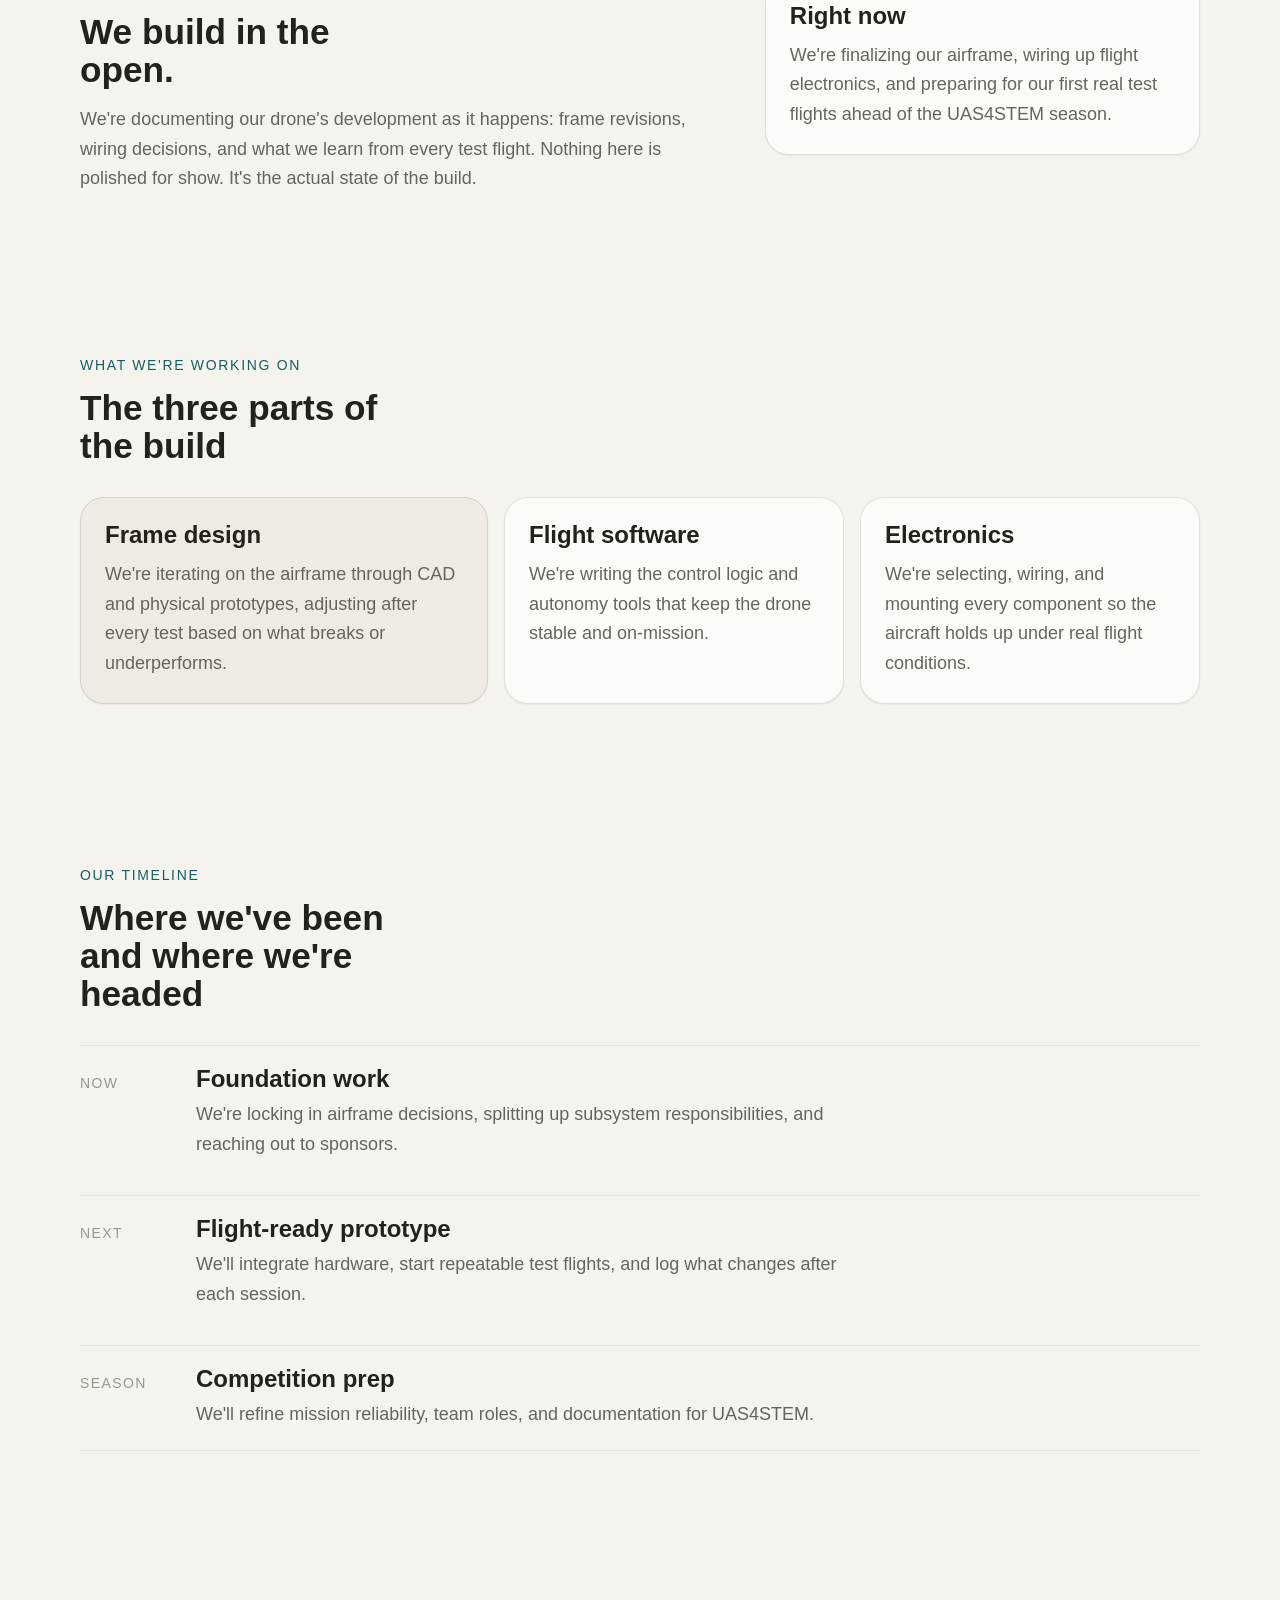
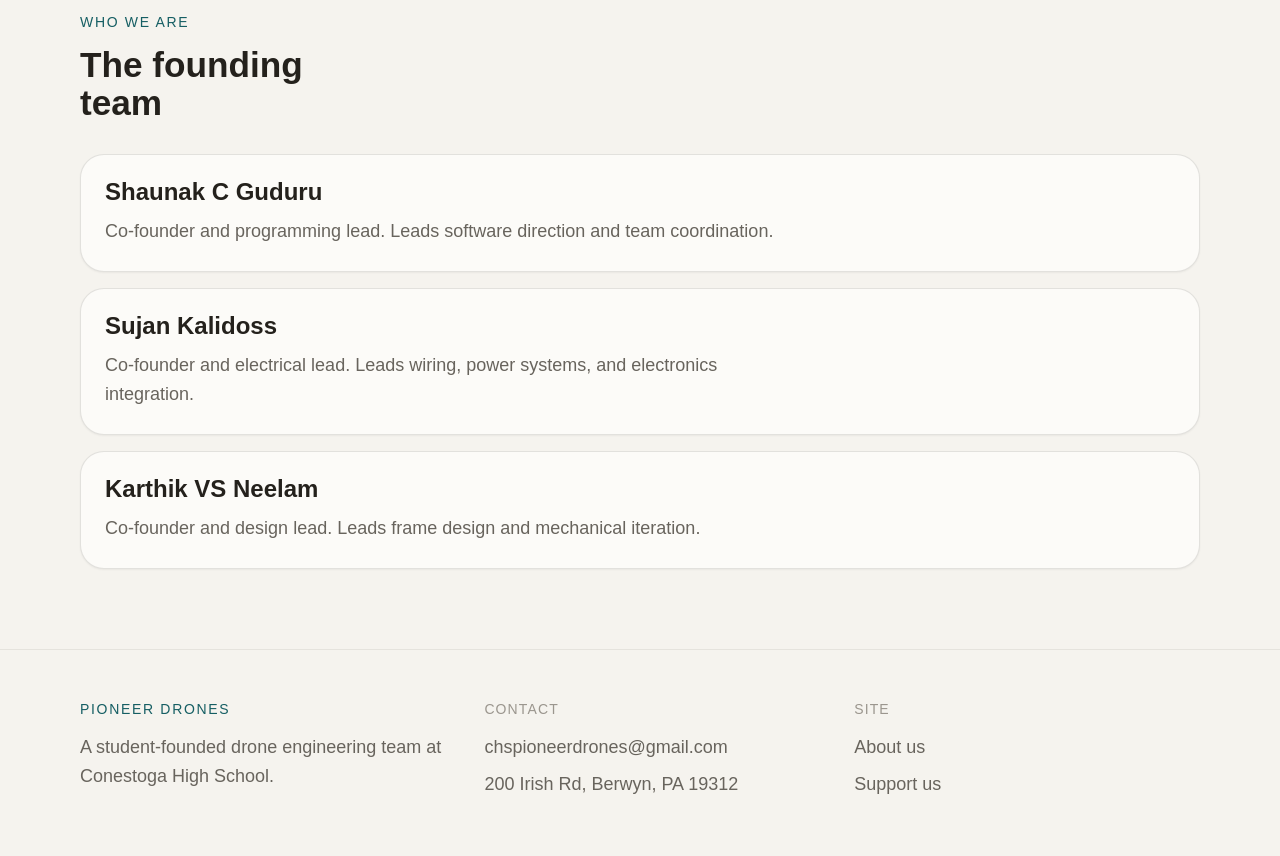
==== commit ec19bfa9: "Add files via upload" ====
--- a/index.html
+++ b/index.html
@@ -5,10 +5,10 @@
 <meta name="viewport" content="width=device-width, initial-scale=1.0">
 <title>Pioneer Drones | Conestoga UAS4STEM Team</title>
 <meta name="description" content="Pioneer Drones is a student-led Conestoga High School team building, testing, and refining competition drones for UAS4STEM.">
-//fonts.googleapis.com">
-//fonts.gstatic.com" crossorigin>
-//api.fontshare.com/v2/css?f[]=satoshi@400,500,700&f[]=cabinet-grotesk@500,700,800&display=swap" rel="stylesheet">
-/style.css">
+<link rel="preconnect" href="https://fonts.googleapis.com">
+<link rel="preconnect" href="https://fonts.gstatic.com" crossorigin>
+<link href="https://api.fontshare.com/v2/css?f[]=satoshi@400,500,700&f[]=cabinet-grotesk@500,700,800&display=swap" rel="stylesheet">
+<link rel="stylesheet" href="css/style.css">
 </head>
 <body>
 <a class="skip-link" href="#main">Skip to content</a>
@@ -21,9 +21,9 @@
 <nav class="primary-nav" aria-label="Primary navigation">
 <button class="nav-toggle" id="navToggle" aria-expanded="false" aria-controls="navMenu" aria-label="Open menu"><span></span><span></span><span></span></button>
 <ul class="nav-menu" id="navMenu">
-><a href="index.html" aria-current="page">Home</a></li>
-><a href="about.html">About</a></li>
-><a href="donate.html">Support</a></li>
+<li><a href="index.html" aria-current="page">Home</a></li>
+<li><a href="about.html">About</a></li>
+<li><a href="donate.html">Support</a></li>
 </ul>
 </nav>
 <button class="theme-toggle" data-theme-toggle aria-label="Switch color theme" type="button"><svg width="20" height="20" viewBox="0 0 24 24" fill="none" stroke="currentColor" stroke-width="2"><path d="M21 12.79A9 9 0 1 1 11.21 3 7 7 0 0 0 21 12.79z"></path></svg></button>
@@ -44,7 +44,7 @@
 <div class="hero-copy reveal">
 <p class="eyebrow">Berwyn, Pennsylvania</p>
 <h1>Three students building a competition drone from the ground up.</h1>
-<p class="hero-text">We're a new team at Conestoga High School preparing for UAS4STEM. Every part of the aircraft — frame, wiring, and flight software — is being designed, built, and tested by us.</p>
+<p class="hero-text">We're a new team at Conestoga High School preparing for UAS4STEM. Every part of the aircraft, frame, wiring, and flight software, is being designed, built, and tested by us.</p>
 <div class="hero-actions">
 <a class="button button-primary" href="about.html">Meet the team</a>
 <a class="button button-secondary" href="donate.html">Support us</a>
@@ -56,7 +56,7 @@
 <div class="reveal">
 <p class="eyebrow">Our approach</p>
 <h2>We build in the open.</h2>
-<p>We're documenting our drone's development as it happens: frame revisions, wiring decisions, and what we learn from every test flight. Nothing here is polished for show — it's the actual state of the build.</p>
+<p>We're documenting our drone's development as it happens: frame revisions, wiring decisions, and what we learn from every test flight. Nothing here is polished for show. It's the actual state of the build.</p>
 </div>
 <div class="note-card reveal">
 <h3>Right now</h3>
--- a/css/style.css
+++ b/css/style.css
@@ -0,0 +1,667 @@
+:root, [data-theme="light"] {
+  --text-xs: clamp(0.75rem, 0.7rem + 0.25vw, 0.875rem);
+  --text-sm: clamp(0.875rem, 0.8rem + 0.35vw, 1rem);
+  --text-base: clamp(1rem, 0.95rem + 0.25vw, 1.125rem);
+  --text-lg: clamp(1.125rem, 1rem + 0.75vw, 1.5rem);
+  --text-xl: clamp(1.5rem, 1.2rem + 1.25vw, 2.25rem);
+  --text-2xl: clamp(2.2rem, 1.4rem + 3vw, 4.4rem);
+  --space-1: 0.25rem; --space-2: 0.5rem; --space-3: 0.75rem; --space-4: 1rem;
+  --space-5: 1.25rem; --space-6: 1.5rem; --space-8: 2rem; --space-10: 2.5rem;
+  --space-12: 3rem; --space-16: 4rem; --space-20: 5rem; --space-24: 6rem;
+  --color-bg: #f5f3ee; --color-surface: #fcfbf8; --color-surface-2: #efebe4;
+  --color-surface-offset: #e5e0d8; --color-border: rgba(40,37,29,0.12);
+  --color-divider: rgba(40,37,29,0.08); --color-text: #24211c;
+  --color-text-muted: #68645d; --color-text-faint: #9b968e;
+  --color-primary: #155e63; --color-primary-hover: #104b4f;
+  --color-text-inverse: #f8f7f3;
+  --radius-sm: 0.375rem; --radius-md: 0.75rem; --radius-lg: 1rem; --radius-xl: 1.5rem; --radius-full: 999px;
+  --shadow-sm: 0 1px 2px rgba(24,21,16,0.05); --shadow-md: 0 12px 30px rgba(24,21,16,0.08);
+  --content-wide: 1120px; --content-narrow: 760px;
+  --font-display: 'Cabinet Grotesk','Inter',sans-serif;
+  --font-body: 'Satoshi','Inter',sans-serif;
+  --transition-interactive: 180ms cubic-bezier(0.16,1,0.3,1);
+}
+[data-theme="dark"] {
+  --color-bg: #171614; --color-surface: #1d1c1a; --color-surface-2: #23211f;
+  --color-surface-offset: #2b2825; --color-border: rgba(244,241,235,0.12);
+  --color-divider: rgba(244,241,235,0.08); --color-text: #ece9e2;
+  --color-text-muted: #b3aea6; --color-text-faint: #817b74;
+  --color-primary: #69aab0; --color-primary-hover: #88bcc1;
+  --color-text-inverse: #181715;
+  --shadow-sm: 0 1px 2px rgba(0,0,0,0.18); --shadow-md: 0 12px 30px rgba(0,0,0,0.28);
+}
+@media (prefers-color-scheme: dark) {
+  :root:not([data-theme]) {
+    --color-bg: #171614; --color-surface: #1d1c1a; --color-surface-2: #23211f;
+    --color-surface-offset: #2b2825; --color-border: rgba(244,241,235,0.12);
+    --color-divider: rgba(244,241,235,0.08); --color-text: #ece9e2;
+    --color-text-muted: #b3aea6; --color-text-faint: #817b74;
+    --color-primary: #69aab0; --color-primary-hover: #88bcc1;
+    --color-text-inverse: #181715;
+  }
+}
+*,*::before,*::after{box-sizing:border-box;margin:0;padding:0}
+html{scroll-behavior:smooth;-webkit-text-size-adjust:none;text-size-adjust:none}
+body{min-height:100dvh;font-family:var(--font-body);font-size:var(--text-base);line-height:1.65;background:var(--color-bg);color:var(--color-text)}
+img,svg{display:block;max-width:100%}
+a{color:inherit;text-decoration:none}
+button,input,textarea,select{font:inherit}
+button{border:0;background:none;cursor:pointer}
+p{max-width:68ch;color:var(--color-text-muted)}
+h1,h2,h3{font-family:var(--font-display);line-height:1.08;color:var(--color-text)}
+:focus-visible{outline:2px solid var(--color-primary);outline-offset:3px;border-radius:var(--radius-sm)}
+.skip-link{position:absolute;left:var(--space-4);top:-3rem;background:var(--color-primary);color:var(--color-text-inverse);padding:var(--space-2) var(--space-3);border-radius:var(--radius-sm);z-index:100}
+.skip-link:focus{top:var(--space-4)}
+.shell{width:min(calc(100% - 2rem),var(--content-wide));margin:0 auto}
+.narrow{max-width:var(--content-narrow)}
+.site-header{position:sticky;top:0;z-index:50;background:color-mix(in srgb, var(--color-bg) 86%, transparent);backdrop-filter:blur(14px);border-bottom:1px solid var(--color-divider)}
+.header-inner{display:grid;grid-template-columns:auto 1fr auto;gap:var(--space-4);align-items:center;padding:var(--space-4) 0}
+.brand{display:inline-flex;align-items:center;gap:var(--space-3)}
+.brand-mark{width:2.75rem;height:2.75rem;color:var(--color-primary)}
+.brand-text{display:grid;gap:.1rem}
+.brand-text strong{font-family:var(--font-display);font-size:var(--text-sm);color:var(--color-text)}
+.brand-text span{font-size:var(--text-xs);color:var(--color-text-muted);text-transform:uppercase;letter-spacing:.08em}
+.primary-nav{justify-self:end}
+.nav-menu{display:flex;align-items:center;gap:var(--space-6);list-style:none}
+.nav-menu a{font-size:var(--text-sm);color:var(--color-text-muted)}
+.nav-menu a[aria-current="page"],.nav-menu a:hover{color:var(--color-text)}
+.nav-toggle{display:none;flex-direction:column;gap:.28rem;padding:var(--space-2)}
+.nav-toggle span{width:1.4rem;height:2px;border-radius:var(--radius-full);background:var(--color-text)}
+.theme-toggle{width:2.75rem;height:2.75rem;border:1px solid var(--color-border);border-radius:var(--radius-full);display:inline-flex;align-items:center;justify-content:center}
+.theme-toggle:hover{background:var(--color-surface-2)}
+.hero,.page-hero{padding-block:clamp(var(--space-16),10vw,var(--space-24))}
+.hero{display:grid;grid-template-columns:1.4fr .8fr;gap:var(--space-10);align-items:end}
+.eyebrow{font-size:var(--text-xs);letter-spacing:.12em;text-transform:uppercase;color:var(--color-primary);margin-bottom:var(--space-3)}
+.hero h1,.page-hero h1{font-size:var(--text-2xl);max-width:12ch;margin-bottom:var(--space-5)}
+.hero-text,.page-hero p:last-child{font-size:var(--text-base)}
+.hero-actions{display:flex;gap:var(--space-3);flex-wrap:wrap;margin-top:var(--space-6)}
+.hero-panel,.note-card,.info-card,.member-row,.support-panel{background:var(--color-surface);border:1px solid var(--color-border);border-radius:var(--radius-xl);box-shadow:var(--shadow-sm)}
+.hero-panel{padding:var(--space-6);display:grid;gap:var(--space-5)}
+.stat-block{padding-bottom:var(--space-5);border-bottom:1px solid var(--color-divider)}
+.stat-block:last-child{padding-bottom:0;border-bottom:0}
+.stat-label{display:block;margin-bottom:var(--space-2);font-size:var(--text-xs);text-transform:uppercase;letter-spacing:.08em;color:var(--color-text-faint)}
+.stat-block strong{font-family:var(--font-display);font-size:var(--text-lg);font-weight:700}
+.button{display:inline-flex;align-items:center;justify-content:center;min-height:44px;padding:.8rem 1.15rem;border-radius:var(--radius-full);font-size:var(--text-sm);font-weight:700;transition:transform var(--transition-interactive),background var(--transition-interactive),color var(--transition-interactive),border-color var(--transition-interactive)}
+.button:hover{transform:translateY(-1px)}
+.button-primary{background:var(--color-primary);color:var(--color-text-inverse)}
+.button-primary:hover{background:var(--color-primary-hover)}
+.button-secondary{border:1px solid var(--color-border);background:var(--color-surface)}
+.button-secondary:hover{background:var(--color-surface-2)}
+.section{padding-block:clamp(var(--space-12),8vw,var(--space-20))}
+.section-heading{margin-bottom:var(--space-8)}
+.section-heading h2,.split-section h2{font-size:var(--text-xl);max-width:16ch;margin-bottom:var(--space-4)}
+.split-section{display:grid;grid-template-columns:1.2fr .8fr;gap:var(--space-8);align-items:start}
+.note-card,.info-card,.support-panel,.support-card,.member-row{padding:var(--space-6)}
+.note-card h3,.info-card h3,.member-row h3,.support-panel h2{font-size:var(--text-lg);margin-bottom:var(--space-3)}
+.card-grid{display:grid;gap:var(--space-4)}
+.card-grid-uneven{grid-template-columns:1.2fr 1fr 1fr}
+.info-card-large{background:var(--color-surface-2)}
+.timeline-section .narrow{margin-bottom:var(--space-8)}
+.timeline-list{display:grid;gap:var(--space-4)}
+.timeline-item{display:grid;grid-template-columns:96px 1fr;gap:var(--space-5);padding:var(--space-5) 0;border-top:1px solid var(--color-divider)}
+.timeline-item:last-child{border-bottom:1px solid var(--color-divider)}
+.timeline-date{font-size:var(--text-xs);text-transform:uppercase;letter-spacing:.1em;color:var(--color-text-faint);padding-top:.35rem}
+.timeline-item h3{font-size:var(--text-lg);margin-bottom:var(--space-2)}
+.member-list,.stack-grid{display:grid;gap:var(--space-4)}
+.check-list{display:grid;gap:var(--space-3)}
+.check-list p{padding:var(--space-4) var(--space-5);border:1px solid var(--color-border);border-radius:var(--radius-lg);background:var(--color-surface)}
+.support-layout{display:grid;grid-template-columns:1fr .9fr;gap:var(--space-6)}
+.site-footer{padding:var(--space-12) 0;border-top:1px solid var(--color-divider)}
+.footer-grid{display:grid;grid-template-columns:1.1fr 1fr 1fr;gap:var(--space-6)}
+.footer-label{font-size:var(--text-xs);text-transform:uppercase;letter-spacing:.08em;color:var(--color-text-faint);margin-bottom:var(--space-3)}
+.site-footer a{display:block;margin-bottom:var(--space-2);color:var(--color-text-muted)}
+.site-footer a:hover{color:var(--color-text)}
+@media (max-width:900px){
+  .header-inner{grid-template-columns:auto auto auto}
+  .primary-nav{position:relative}
+  .nav-toggle{display:inline-flex}
+  .nav-menu{display:none;position:absolute;right:0;top:calc(100% + var(--space-3));min-width:12rem;padding:var(--space-4);border:1px solid var(--color-border);border-radius:var(--radius-lg);background:var(--color-surface);box-shadow:var(--shadow-md);flex-direction:column;align-items:flex-start;gap:var(--space-3)}
+  .nav-menu.open{display:flex}
+  .hero,.split-section,.support-layout,.footer-grid,.card-grid-uneven{grid-template-columns:1fr}
+  .hero h1,.page-hero h1{max-width:14ch}
+}
+@media (max-width:640px){
+  .shell{width:min(calc(100% - 1.25rem),var(--content-wide))}
+  .header-inner{gap:var(--space-2)}
+  .brand-text span{display:none}
+  .hero-actions{flex-direction:column;align-items:stretch}
+  .button{width:100%}
+  .timeline-item{grid-template-columns:1fr;gap:var(--space-2)}
+}
+@media (prefers-reduced-motion:reduce){
+  *,*::before,*::after{animation-duration:.01ms!important;animation-iteration-count:1!important;transition-duration:.01ms!important;scroll-behavior:auto!important}
+}
+
+/* Hero image layout */
+.hero-with-image {
+  grid-template-columns: 1.15fr 0.85fr;
+  gap: var(--space-10);
+  align-items: center;
+}
+.hero-media {
+  border-radius: var(--radius-xl);
+  overflow: hidden;
+  box-shadow: var(--shadow-md);
+  border: 1px solid var(--color-border);
+}
+.hero-media img {
+  width: 100%;
+  height: 100%;
+  object-fit: cover;
+  aspect-ratio: 4 / 3;
+}
+@media (max-width: 900px) {
+  .hero-with-image {
+    grid-template-columns: 1fr;
+  }
+  .hero-media {
+    order: -1;
+  }
+  .hero-media img {
+    aspect-ratio: 16 / 9;
+  }
+}
+
+/* Header logo image */
+.brand-logo {
+  height: 2.75rem;
+  width: auto;
+  object-fit: contain;
+}
+
+/* Big logo banner with overlay text */
+.logo-banner {
+  position: relative;
+  width: 100%;
+  max-height: 380px;
+  overflow: hidden;
+}
+.logo-banner-img {
+  width: 100%;
+  height: 380px;
+  object-fit: cover;
+  filter: brightness(0.55);
+}
+.logo-banner-text {
+  position: absolute;
+  inset: 0;
+  display: flex;
+  flex-direction: column;
+  align-items: center;
+  justify-content: center;
+  text-align: center;
+  color: var(--color-text-inverse);
+}
+.logo-banner-text .eyebrow {
+  color: var(--color-text-inverse);
+  font-size: var(--text-lg);
+  letter-spacing: 0.06em;
+}
+.logo-banner-sub {
+  font-size: var(--text-sm);
+  text-transform: uppercase;
+  letter-spacing: 0.12em;
+  color: var(--color-text-inverse);
+  opacity: 0.85;
+}
+
+/* Scroll reveal animation */
+.reveal {
+  opacity: 0;
+  transform: translateY(24px);
+  transition: opacity 700ms cubic-bezier(0.16, 1, 0.3, 1), transform 700ms cubic-bezier(0.16, 1, 0.3, 1);
+}
+.reveal.is-visible {
+  opacity: 1;
+  transform: translateY(0);
+}
+
+/* Hover effects across the site */
+.nav-menu a {
+  position: relative;
+}
+.nav-menu a::after {
+  content: '';
+  position: absolute;
+  left: 0;
+  bottom: -4px;
+  width: 0;
+  height: 2px;
+  background: var(--color-primary);
+  transition: width 220ms ease;
+}
+.nav-menu a:hover::after,
+.nav-menu a[aria-current="page"]::after {
+  width: 100%;
+}
+
+.info-card,
+.note-card,
+.member-row,
+.timeline-item {
+  transition: transform 220ms cubic-bezier(0.16, 1, 0.3, 1), box-shadow 220ms cubic-bezier(0.16, 1, 0.3, 1), border-color 220ms ease;
+}
+.info-card:hover,
+.note-card:hover,
+.member-row:hover {
+  transform: translateY(-4px);
+  box-shadow: var(--shadow-md);
+  border-color: var(--color-primary);
+}
+.timeline-item:hover {
+  transform: translateX(4px);
+}
+
+.button {
+  transition: transform 180ms cubic-bezier(0.16, 1, 0.3, 1), box-shadow 180ms ease, background 180ms ease;
+}
+.button:hover {
+  transform: translateY(-2px) scale(1.02);
+  box-shadow: var(--shadow-md);
+}
+
+.hero-media img {
+  transition: transform 500ms cubic-bezier(0.16, 1, 0.3, 1);
+}
+.hero-media:hover img {
+  transform: scale(1.03);
+}
+
+.theme-toggle,
+.nav-toggle {
+  transition: transform 180ms ease, background 180ms ease;
+}
+.theme-toggle:hover {
+  transform: rotate(20deg);
+}
+.nav-toggle:hover {
+  transform: scale(1.08);
+}
+
+@media (prefers-reduced-motion: reduce) {
+  .reveal {
+    opacity: 1;
+    transform: none;
+    transition: none;
+  }
+}
+
+/* Header logo image */
+.brand-logo {
+  height: 2.75rem;
+  width: auto;
+  object-fit: contain;
+}
+
+/* Big logo banner with overlay text */
+.logo-banner {
+  position: relative;
+  width: 100%;
+  max-height: 380px;
+  overflow: hidden;
+}
+.logo-banner-img {
+  width: 100%;
+  height: 380px;
+  object-fit: cover;
+  filter: brightness(0.55);
+}
+.logo-banner-text {
+  position: absolute;
+  inset: 0;
+  display: flex;
+  flex-direction: column;
+  align-items: center;
+  justify-content: center;
+  text-align: center;
+  color: var(--color-text-inverse);
+}
+.logo-banner-text .eyebrow {
+  color: var(--color-text-inverse);
+  font-size: var(--text-lg);
+  letter-spacing: 0.06em;
+}
+.logo-banner-sub {
+  font-size: var(--text-sm);
+  text-transform: uppercase;
+  letter-spacing: 0.12em;
+  color: var(--color-text-inverse);
+  opacity: 0.85;
+}
+
+/* Scroll reveal animation */
+.reveal {
+  opacity: 0;
+  transform: translateY(24px);
+  transition: opacity 700ms cubic-bezier(0.16, 1, 0.3, 1), transform 700ms cubic-bezier(0.16, 1, 0.3, 1);
+}
+.reveal.is-visible {
+  opacity: 1;
+  transform: translateY(0);
+}
+
+/* Hover effects across the site */
+.nav-menu a {
+  position: relative;
+}
+.nav-menu a::after {
+  content: '';
+  position: absolute;
+  left: 0;
+  bottom: -4px;
+  width: 0;
+  height: 2px;
+  background: var(--color-primary);
+  transition: width 220ms ease;
+}
+.nav-menu a:hover::after,
+.nav-menu a[aria-current="page"]::after {
+  width: 100%;
+}
+
+.info-card,
+.note-card,
+.member-row,
+.timeline-item {
+  transition: transform 220ms cubic-bezier(0.16, 1, 0.3, 1), box-shadow 220ms cubic-bezier(0.16, 1, 0.3, 1), border-color 220ms ease;
+}
+.info-card:hover,
+.note-card:hover,
+.member-row:hover {
+  transform: translateY(-4px);
+  box-shadow: var(--shadow-md);
+  border-color: var(--color-primary);
+}
+.timeline-item:hover {
+  transform: translateX(4px);
+}
+
+.button {
+  transition: transform 180ms cubic-bezier(0.16, 1, 0.3, 1), box-shadow 180ms ease, background 180ms ease;
+}
+.button:hover {
+  transform: translateY(-2px) scale(1.02);
+  box-shadow: var(--shadow-md);
+}
+
+.hero-media img {
+  transition: transform 500ms cubic-bezier(0.16, 1, 0.3, 1);
+}
+.hero-media:hover img {
+  transform: scale(1.03);
+}
+
+.theme-toggle,
+.nav-toggle {
+  transition: transform 180ms ease, background 180ms ease;
+}
+.theme-toggle:hover {
+  transform: rotate(20deg);
+}
+.nav-toggle:hover {
+  transform: scale(1.08);
+}
+
+@media (prefers-reduced-motion: reduce) {
+  .reveal {
+    opacity: 1;
+    transform: none;
+    transition: none;
+  }
+}
+/* Header logo image */
+.brand-logo {
+  height: 2.75rem;
+  width: auto;
+  object-fit: contain;
+}
+
+/* Big logo banner with overlay text */
+.logo-banner {
+  position: relative;
+  width: 100%;
+  max-height: 380px;
+  overflow: hidden;
+}
+.logo-banner-img {
+  width: 100%;
+  height: 380px;
+  object-fit: cover;
+  filter: brightness(0.55);
+}
+.logo-banner-text {
+  position: absolute;
+  inset: 0;
+  display: flex;
+  flex-direction: column;
+  align-items: center;
+  justify-content: center;
+  text-align: center;
+  color: var(--color-text-inverse);
+}
+.logo-banner-text .eyebrow {
+  color: var(--color-text-inverse);
+  font-size: var(--text-lg);
+  letter-spacing: 0.06em;
+}
+.logo-banner-sub {
+  font-size: var(--text-sm);
+  text-transform: uppercase;
+  letter-spacing: 0.12em;
+  color: var(--color-text-inverse);
+  opacity: 0.85;
+}
+
+/* Scroll reveal animation */
+.reveal {
+  opacity: 0;
+  transform: translateY(24px);
+  transition: opacity 700ms cubic-bezier(0.16, 1, 0.3, 1), transform 700ms cubic-bezier(0.16, 1, 0.3, 1);
+}
+.reveal.is-visible {
+  opacity: 1;
+  transform: translateY(0);
+}
+
+/* Hover effects across the site */
+.nav-menu a {
+  position: relative;
+}
+.nav-menu a::after {
+  content: '';
+  position: absolute;
+  left: 0;
+  bottom: -4px;
+  width: 0;
+  height: 2px;
+  background: var(--color-primary);
+  transition: width 220ms ease;
+}
+.nav-menu a:hover::after,
+.nav-menu a[aria-current="page"]::after {
+  width: 100%;
+}
+
+.info-card,
+.note-card,
+.member-row,
+.timeline-item {
+  transition: transform 220ms cubic-bezier(0.16, 1, 0.3, 1), box-shadow 220ms cubic-bezier(0.16, 1, 0.3, 1), border-color 220ms ease;
+}
+.info-card:hover,
+.note-card:hover,
+.member-row:hover {
+  transform: translateY(-4px);
+  box-shadow: var(--shadow-md);
+  border-color: var(--color-primary);
+}
+.timeline-item:hover {
+  transform: translateX(4px);
+}
+
+.button {
+  transition: transform 180ms cubic-bezier(0.16, 1, 0.3, 1), box-shadow 180ms ease, background 180ms ease;
+}
+.button:hover {
+  transform: translateY(-2px) scale(1.02);
+  box-shadow: var(--shadow-md);
+}
+
+.hero-media img {
+  transition: transform 500ms cubic-bezier(0.16, 1, 0.3, 1);
+}
+.hero-media:hover img {
+  transform: scale(1.03);
+}
+
+.theme-toggle,
+.nav-toggle {
+  transition: transform 180ms ease, background 180ms ease;
+}
+.theme-toggle:hover {
+  transform: rotate(20deg);
+}
+.nav-toggle:hover {
+  transform: scale(1.08);
+}
+
+@media (prefers-reduced-motion: reduce) {
+  .reveal {
+    opacity: 1;
+    transform: none;
+    transition: none;
+  }
+}
+/* Header logo image */
+.brand-logo {
+  height: 2.75rem;
+  width: auto;
+  object-fit: contain;
+}
+
+/* Parallax hero with drone photo */
+.parallax-hero {
+  position: relative;
+  width: 100%;
+  height: 60vh;
+  min-height: 420px;
+  max-height: 640px;
+  overflow: hidden;
+}
+.parallax-hero-img {
+  position: absolute;
+  inset: -10% 0 -10% 0;
+  background-size: cover;
+  background-position: center;
+  will-change: transform;
+}
+.parallax-hero-overlay {
+  position: absolute;
+  inset: 0;
+  background: linear-gradient(180deg, rgba(0,0,0,0.35) 0%, rgba(0,0,0,0.55) 100%);
+}
+.parallax-hero-text {
+  position: absolute;
+  inset: 0;
+  display: flex;
+  flex-direction: column;
+  align-items: center;
+  justify-content: center;
+  text-align: center;
+  color: #f9f8f4;
+}
+.parallax-hero-text .eyebrow {
+  color: #f9f8f4;
+  font-size: var(--text-lg);
+  letter-spacing: 0.06em;
+}
+.parallax-hero-sub {
+  font-size: var(--text-sm);
+  text-transform: uppercase;
+  letter-spacing: 0.12em;
+  color: #f9f8f4;
+  opacity: 0.85;
+}
+@media (max-width: 700px) {
+  .parallax-hero {
+    height: 42vh;
+    min-height: 280px;
+  }
+}
+
+/* Scroll reveal animation */
+.reveal {
+  opacity: 0;
+  transform: translateY(24px);
+  transition: opacity 700ms cubic-bezier(0.16, 1, 0.3, 1), transform 700ms cubic-bezier(0.16, 1, 0.3, 1);
+}
+.reveal.is-visible {
+  opacity: 1;
+  transform: translateY(0);
+}
+
+/* Hover effects across the site */
+.nav-menu a {
+  position: relative;
+}
+.nav-menu a::after {
+  content: '';
+  position: absolute;
+  left: 0;
+  bottom: -4px;
+  width: 0;
+  height: 2px;
+  background: var(--color-primary);
+  transition: width 220ms ease;
+}
+.nav-menu a:hover::after,
+.nav-menu a[aria-current="page"]::after {
+  width: 100%;
+}
+
+.info-card,
+.note-card,
+.member-row,
+.timeline-item {
+  transition: transform 220ms cubic-bezier(0.16, 1, 0.3, 1), box-shadow 220ms cubic-bezier(0.16, 1, 0.3, 1), border-color 220ms ease;
+}
+.info-card:hover,
+.note-card:hover,
+.member-row:hover {
+  transform: translateY(-4px);
+  box-shadow: var(--shadow-md);
+  border-color: var(--color-primary);
+}
+.timeline-item:hover {
+  transform: translateX(4px);
+}
+
+.button {
+  transition: transform 180ms cubic-bezier(0.16, 1, 0.3, 1), box-shadow 180ms ease, background 180ms ease;
+}
+.button:hover {
+  transform: translateY(-2px) scale(1.02);
+  box-shadow: var(--shadow-md);
+}
+
+.theme-toggle,
+.nav-toggle {
+  transition: transform 180ms ease, background 180ms ease;
+}
+.theme-toggle:hover {
+  transform: rotate(20deg);
+}
+.nav-toggle:hover {
+  transform: scale(1.08);
+}
+
+@media (prefers-reduced-motion: reduce) {
+  .reveal {
+    opacity: 1;
+    transform: none;
+    transition: none;
+  }
+  .parallax-hero-img {
+    transform: none !important;
+  }
+}
